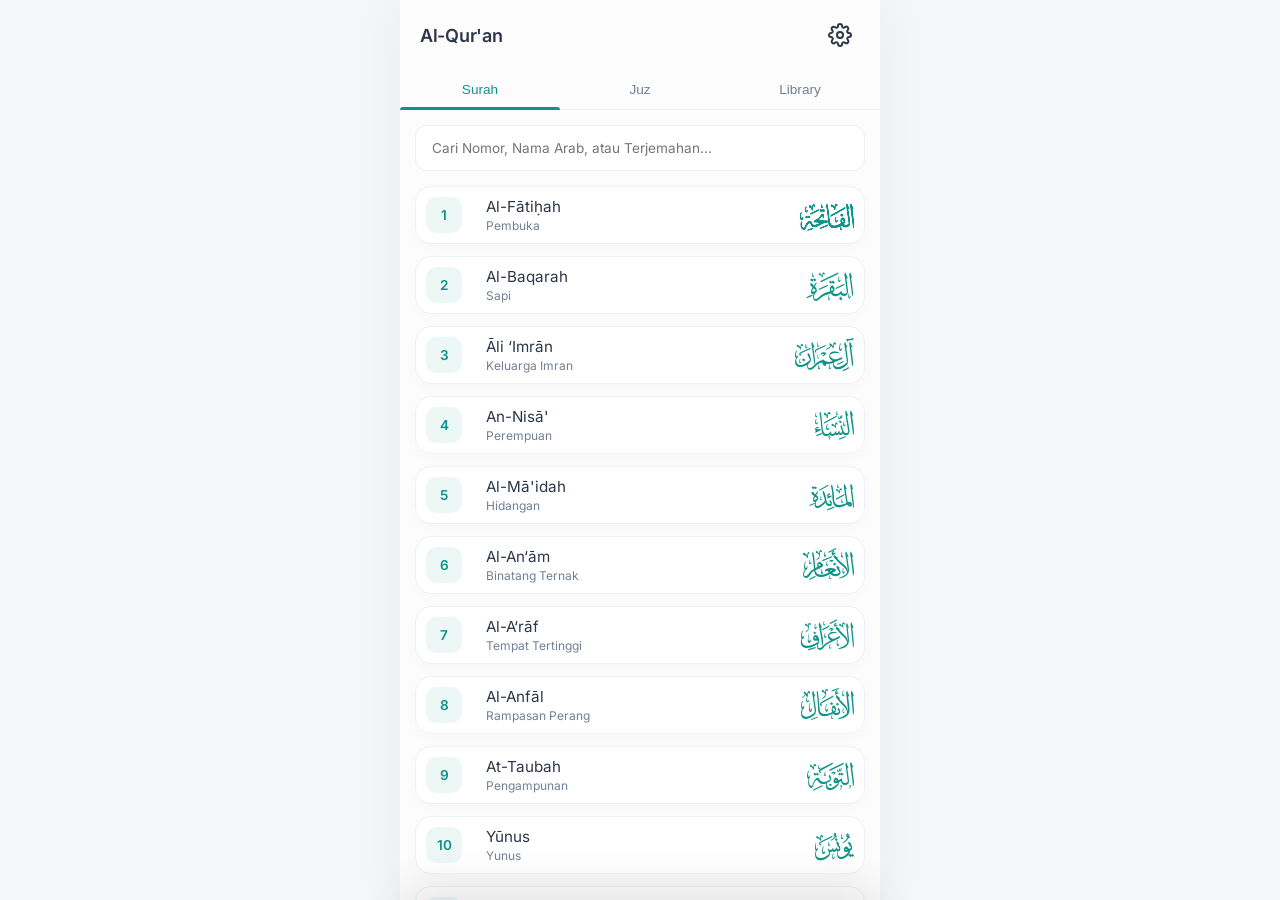
==== index.html @ 8f4e0a6c "Improve Asset Loading" ====
<!DOCTYPE html>
<html lang="id">
<head>
    <meta charset="UTF-8">
    <meta name="viewport" content="width=device-width, initial-scale=1.0, maximum-scale=1.0, user-scalable=no">
    <title>Al-Qur'an Digital</title>
    <link rel="manifest" href="manifest.json">
    <meta name="theme-color" content="#fcfcfc">
    <link rel="shortcut icon" href="icon-192.png" type="image/x-icon">
    <link rel="apple-touch-icon" href="icon-192.png">
    <meta name="mobile-web-app-capable" content="yes">
    <meta name="apple-mobile-web-app-capable" content="yes">
    <meta name="apple-mobile-web-app-status-bar-style" content="black-translucent">

    <link rel="preload" href="dkip.woff2" as="font" type="font/woff2" crossorigin>
    <link rel="preload" href="juz.woff2" as="font" type="font/woff2" crossorigin>
    <link rel="preload" href="short.woff2" as="font" type="font/woff2" crossorigin>
    <link rel="preload" href="long.woff2" as="font" type="font/woff2" crossorigin>

    <link rel="stylesheet" href="style.css">
</head>
<body>

<div id="global-loader" class="global-loader">
    <div class="spinner"></div>
    <div class="loader-text" id="loader-text">MEMUAT...</div>
</div>

<div class="app-container">
    <div id="sheet-overlay" class="sheet-overlay" onclick="closeAllSheets()"></div>

    <div id="toast" class="toast">Notifikasi</div>

    <div id="home-view" class="view-screen active home-layout">
        <div class="header-section">
            <div class="app-top-bar">
                <h1 class="app-title">Al-Qur'an</h1>
                <button class="settings-btn" onclick="openSettings()">
                    <svg width="24" height="24" viewBox="0 0 24 24" fill="none" stroke="currentColor" stroke-width="2" stroke-linecap="round" stroke-linejoin="round">
                        <circle cx="12" cy="12" r="3"></circle>
                        <path d="M19.4 15a1.65 1.65 0 0 0 .33 1.82l.06.06a2 2 0 0 1 0 2.83 2 2 0 0 1-2.83 0l-.06-.06a1.65 1.65 0 0 0-1.82-.33 1.65 1.65 0 0 0-1 1.51V21a2 2 0 0 1-2 2 2 2 0 0 1-2-2v-.09A1.65 1.65 0 0 0 9 19.4a1.65 1.65 0 0 0-1.82.33l-.06.06a2 2 0 0 1-2.83 0 2 2 0 0 1 0-2.83l.06-.06a1.65 1.65 0 0 0 .33-1.82 1.65 1.65 0 0 0-1.51-1H3a2 2 0 0 1-2-2 2 2 0 0 1 2-2h.09A1.65 1.65 0 0 0 4.6 9a1.65 1.65 0 0 0-.33-1.82l-.06-.06a2 2 0 0 1 0-2.83 2 2 0 0 1 2.83 0l.06.06a1.65 1.65 0 0 0 1.82.33H9a1.65 1.65 0 0 0 1-1.51V3a2 2 0 0 1 2-2 2 2 0 0 1 2 2v.09a1.65 1.65 0 0 0 1 1.51 1.65 1.65 0 0 0 1.82-.33l.06-.06a2 2 0 0 1 2.83 0 2 2 0 0 1 0 2.83l-.06.06a1.65 1.65 0 0 0-.33 1.82V9a1.65 1.65 0 0 0 1.51 1H21a2 2 0 0 1 2 2 2 2 0 0 1-2 2h-.09a1.65 1.65 0 0 0-1.51 1z"></path>
                    </svg>
                </button>
            </div>
            <div class="quran-tabs">
                <button class="quran-tab active" onclick="switchMainTab(0)">Surah</button>
                <button class="quran-tab" onclick="switchMainTab(1)">Juz</button>
                <button class="quran-tab" onclick="switchMainTab(2)">Library</button>
                <div class="tab-indicator" id="main-tab-indicator"></div>
            </div>
        </div>

        <div class="tab-content-container" id="main-tab-swipe-area">
            <div id="pane-0" class="tab-pane active">
                <div class="search-container">
                    <input type="text" id="search-surah" placeholder="Cari Nomor, Nama Arab, atau Terjemahan..." onkeyup="filterSurah()">
                </div>
                <div class="list-container" id="surah-list" style="padding-top: 5px;"></div>
            </div>
            <div id="pane-1" class="tab-pane"><div class="list-container" id="juz-list"></div></div>
            <div id="pane-2" class="tab-pane">

                <div class="bookmark-header-actions" style="display: flex; flex-direction: column; gap: 8px; margin-bottom: 8px;">
                    <div id="sync-info-container" style="display: none; font-size: 0.75rem; color: var(--text-muted); padding: 0 4px;">
                        <div style="display: flex; justify-content: space-between; align-items: center;">
                            <span id="sync-account-name" style="font-weight: 600; color: var(--primary); white-space: nowrap; overflow: hidden; text-overflow: ellipsis; max-width: 55%;">Terhubung: -</span>
                            <span id="sync-last-time" style="font-size: 0.7rem; text-align: right;">Terakhir Sync: -</span>
                        </div>
                    </div>

                    <div style="display: flex; gap: 10px; width: 100%;">
                        <button class="btn-create-folder" onclick="openCreateFolderModal()" style="flex: 1; white-space: nowrap; overflow: hidden; text-overflow: ellipsis; padding: 10px 5px;">
                            + Buat Folder
                        </button>
                        <button class="btn-create-folder" id="btn-sync-drive" onclick="handleAuthClick()" style="flex: 1; background-color: #4285F4; color: white; white-space: nowrap; overflow: hidden; text-overflow: ellipsis; padding: 10px 5px;">
                            <svg width="16" height="16" viewBox="0 0 24 24" fill="none" stroke="currentColor" stroke-width="2" stroke-linecap="round" stroke-linejoin="round" style="margin-right: 3px; vertical-align: middle;"><path d="M21.5 2v6h-6M21.34 15.57a10 10 0 1 1-.59-9.21l-3.35 1.64"></path></svg>
                            Sync Google
                        </button>
                    </div>
                </div>
                <div id="bookmark-root-view">
                    <div class="section-title" id="title-last-read" style="display: none; padding-top: 5px;">Terakhir Dibaca</div>
                    <div id="last-read-container" class="list-container" style="padding-bottom: 0;"></div>

                    <div class="section-title" id="title-folder" style="display: none; padding-top: 15px;">Folder</div>
                    <div class="list-container" id="folder-list" style="padding-bottom: 0;"></div>

                    <div class="section-title" id="title-semua-bookmark" style="display: none; padding-top: 15px;">Semua Bookmark</div>
                    <div class="list-container" id="bookmark-list"></div>
                </div>
                <div id="bookmark-folder-view" style="display: none;">
                    <div class="folder-view-header">
                        <button class="btn-back-folder" onclick="closeFolderView()">
                            <svg width="20" height="20" viewBox="0 0 24 24" fill="none" stroke="currentColor" stroke-width="2" stroke-linecap="round" stroke-linejoin="round"><path d="M15 18l-6-6 6-6"/></svg>
                        </button>
                        <h3 id="current-folder-name" class="folder-view-title">Nama Folder</h3>
                    </div>
                    <div class="list-container" id="folder-content-list"></div>
                </div>
            </div>
        </div>
    </div>

    <div id="quran-view" class="view-screen">
        <div class="sticky-wrapper">
            <div class="quran-header">
                <button class="back-btn" onclick="closeQuran()">
                    <svg width="24" height="24" viewBox="0 0 24 24" fill="none" stroke="currentColor" stroke-width="2" stroke-linecap="round" stroke-linejoin="round"><path d="M19 12H5M12 19l-7-7 7-7"/></svg>
                </button>
                <h1 id="quran-header-title">Halaman 1</h1>
                <button class="settings-btn" onclick="openSettings()">
                    <svg width="22" height="22" viewBox="0 0 24 24" fill="none" stroke="currentColor" stroke-width="2" stroke-linecap="round" stroke-linejoin="round"><circle cx="12" cy="12" r="3"></circle><path d="M19.4 15a1.65 1.65 0 0 0 .33 1.82l.06.06a2 2 0 0 1 0 2.83 2 2 0 0 1-2.83 0l-.06-.06a1.65 1.65 0 0 0-1.82-.33 1.65 1.65 0 0 0-1 1.51V21a2 2 0 0 1-2 2 2 2 0 0 1-2-2v-.09A1.65 1.65 0 0 0 9 19.4a1.65 1.65 0 0 0-1.82.33l-.06.06a2 2 0 0 1-2.83 0 2 2 0 0 1 0-2.83l.06-.06a1.65 1.65 0 0 0 .33-1.82 1.65 1.65 0 0 0-1.51-1H3a2 2 0 0 1-2-2 2 2 0 0 1 2-2h.09A1.65 1.65 0 0 0 4.6 9a1.65 1.65 0 0 0-.33-1.82l-.06-.06a2 2 0 0 1 0-2.83 2 2 0 0 1 2.83 0l.06.06a1.65 1.65 0 0 0 1.82.33H9a1.65 1.65 0 0 0 1-1.51V3a2 2 0 0 1 2-2 2 2 0 0 1 2 2v.09a1.65 1.65 0 0 0 1 1.51 1.65 1.65 0 0 0 1.82-.33l.06-.06a2 2 0 0 1 2.83 0 2 2 0 0 1 0 2.83l-.06.06a1.65 1.65 0 0 0-.33 1.82V9a1.65 1.65 0 0 0 1.51 1H21a2 2 0 0 1 2 2 2 2 0 0 1-2 2h-.09a1.65 1.65 0 0 0-1.51 1z"></path></svg>
                </button>
            </div>
        </div>

        <div class="quran-slider-viewport" id="quran-slider-viewport">
            <div class="quran-slider-track" id="quran-slider-track"></div>
        </div>

        <div class="bottom-nav">
            <button class="nav-btn" id="btn-next-page" onclick="changePage(1)">
                <svg width="20" height="20" viewBox="0 0 24 24" fill="none" stroke="currentColor" stroke-width="2.5" stroke-linecap="round" stroke-linejoin="round"><path d="M15 18l-6-6 6-6"/></svg>
            </button>
            <button class="page-info-pill interactive" id="page-info-pill" onclick="openGoToPopup()">Hal 1</button>
            <button class="nav-btn" id="btn-prev-page" onclick="changePage(-1)">
                <svg width="20" height="20" viewBox="0 0 24 24" fill="none" stroke="currentColor" stroke-width="2.5" stroke-linecap="round" stroke-linejoin="round"><path d="M9 18l6-6-6-6"/></svg>
            </button>
        </div>

        <div id="verse-popup" class="verse-popup">
            <div class="verse-popup-info">
                <div class="verse-popup-title" id="vp-title">Surah</div>
                <div class="verse-popup-subtitle" id="vp-subtitle">Ayat</div>
            </div>
            <div class="verse-popup-actions">
                <button id="vp-btn-copy" class="verse-popup-btn" onclick="copyVerseText()">
                    <svg width="18" height="18" viewBox="0 0 24 24" fill="none" stroke="currentColor" stroke-width="2" stroke-linecap="round" stroke-linejoin="round"><rect x="9" y="9" width="13" height="13" rx="2" ry="2"></rect><path d="M5 15H4a2 2 0 0 1-2-2V4a2 2 0 0 1 2-2h9a2 2 0 0 1 2 2v1"></path></svg>
                </button>
                <button id="vp-btn-bookmark" class="verse-popup-btn" onclick="addBookmark()">
                    <svg width="20" height="20" viewBox="0 0 24 24" fill="none" stroke="currentColor" stroke-width="2" stroke-linecap="round" stroke-linejoin="round"><path d="M19 21l-7-5-7 5V5a2 2 0 0 1 2-2h10a2 2 0 0 1 2 2z"></path></svg>
                </button>
                <button id="vp-btn-lastread" class="verse-popup-btn" onclick="setLastRead()">
                    <svg width="18" height="18" viewBox="0 0 24 24" fill="none" stroke="currentColor" stroke-width="2" stroke-linecap="round" stroke-linejoin="round"><path d="M2 3h6a4 4 0 0 1 4 4v14a3 3 0 0 0-3-3H2z"></path><path d="M22 3h-6a4 4 0 0 0-4 4v14a3 3 0 0 1 3-3h7z"></path></svg>
                </button>
            </div>
        </div>
    </div>

    <div class="bottom-sheet" id="info-sheet">
        <div class="drag-area" id="info-drag-area"><div class="drag-handle"></div></div>
        <div class="sheet-content" id="content-settings">
            <h3 class="sheet-title">Pengaturan Membaca</h3>
            <div class="setting-item">
                <label for="toggle-perkata">Mode Perkata</label>
                <label class="switch">
                    <input type="checkbox" id="toggle-perkata" onchange="updateSettings()">
                    <span class="slider round"></span>
                </label>
            </div>
            <div class="setting-item">
                <label for="toggle-transliterasi">Transliterasi (Latin)</label>
                <label class="switch">
                    <input type="checkbox" id="toggle-transliterasi" onchange="updateSettings()">
                    <span class="slider round"></span>
                </label>
            </div>
            <div class="setting-item">
                <label for="select-translation">Terjemahan</label>
                <select id="select-translation" onchange="updateSettings()" class="custom-select">
                    <option value="none">Sembunyikan</option>
                    <option value="id">Indonesia</option>
                    <option value="en">English</option>
                </select>
            </div>
            <div class="setting-item">
                <label>Ukuran Font Arab</label>
                <div class="font-controls">
                    <button class="font-size-btn" onclick="changeFontSize(-0.2)">
                        <svg width="18" height="18" viewBox="0 0 24 24" fill="none" stroke="currentColor" stroke-width="2" stroke-linecap="round" stroke-linejoin="round"><line x1="5" y1="12" x2="19" y2="12"></line></svg>
                    </button>
                    <span id="font-size-display" class="font-size-display">AA</span>
                    <button class="font-size-btn" onclick="changeFontSize(0.2)">
                        <svg width="18" height="18" viewBox="0 0 24 24" fill="none" stroke="currentColor" stroke-width="2" stroke-linecap="round" stroke-linejoin="round"><line x1="12" y1="5" x2="12" y2="19"></line><line x1="5" y1="12" x2="19" y2="12"></line></svg>
                    </button>
                </div>
            </div>
        </div>
    </div>

    <div class="modal-container" id="goto-modal">
        <div class="modal-box">
            <h3 class="modal-title">Pindah Halaman</h3>
            <div class="goto-grid">
                <div class="goto-col">
                    <div class="goto-col-title">Surah</div>
                    <div class="goto-list" id="goto-list-surah"></div>
                </div>
                <div class="goto-col">
                    <div class="goto-col-title">Ayat</div>
                    <div class="goto-list" id="goto-list-ayah"></div>
                </div>
                <div class="goto-col">
                    <div class="goto-col-title">Halaman</div>
                    <div class="goto-list" id="goto-list-page"></div>
                </div>
            </div>
            <div class="modal-actions">
                <button class="btn-cancel" onclick="closeGoToPopup()">Batal</button>
                <button class="btn-primary" onclick="executeGoTo()">Go To</button>
            </div>
        </div>
    </div>

    <div class="modal-container" id="folder-create-modal">
        <div class="modal-box">
            <h3 class="modal-title">Buat Folder Baru</h3>
            <input type="text" id="input-folder-name" class="modal-input" placeholder="Nama Folder...">
            <div class="modal-actions">
                <button class="btn-cancel" onclick="closeFolderModal()">Batal</button>
                <button class="btn-primary" onclick="executeCreateFolder()">Simpan</button>
            </div>
        </div>
    </div>

    <div class="modal-container" id="folder-move-modal">
        <div class="modal-box">
            <h3 class="modal-title">Pindahkan Bookmark</h3>
            <div class="move-folder-list" id="move-folder-list"></div>
            <div class="modal-actions">
                <button class="btn-cancel" onclick="closeMoveModal()">Batal</button>
            </div>
        </div>
    </div>

    <div class="modal-container" id="edit-words-modal">
        <div class="modal-box" style="max-width: 400px; width: 95%;">
            <h3 class="modal-title">Tampilkan/Sembunyikan Kata</h3>
            <p style="text-align: center; font-size: 0.75rem; color: var(--text-muted); margin-top: -10px; margin-bottom: 15px;">Ketuk kata untuk menyembunyikan atau menampilkannya.</p>
            <div class="edit-words-container" id="edit-words-container"></div>
            <div class="modal-actions" style="margin-top: 20px;">
                <button class="btn-cancel" onclick="closeEditWordsModal()">Batal</button>
                <button class="btn-primary" onclick="saveEditWords()">Simpan</button>
            </div>
        </div>
    </div>

    <div class="modal-container" id="confirm-modal">
        <div class="modal-box">
            <h3 class="modal-title" id="confirm-title">Konfirmasi</h3>
            <p id="confirm-message" style="text-align:center; color:var(--text-muted); margin-bottom:20px; font-size:0.95rem; line-height:1.5;"></p>
            <div class="modal-actions">
                <button class="btn-cancel" onclick="closeConfirmModal()">Batal</button>
                <button class="btn-primary" style="background:#ef4444;" onclick="executeConfirmModal()">Hapus</button>
            </div>
        </div>
    </div>

    <div class="modal-container" id="surah-info-modal">
        <div class="modal-box" style="display: flex; flex-direction: column; max-height: 85vh; padding: 20px 20px 15px 20px;">
            <h3 class="modal-title" id="surah-info-title">Informasi Surah</h3>
            <div id="surah-info-content" style="flex: 1; overflow-y: auto; text-align: justify; font-size: 0.95rem; line-height: 1.6; color: var(--text-main); margin-bottom: 15px; padding-right: 5px;">
            </div>
            <div class="modal-actions">
                <button class="btn-primary" style="width: 100%;" onclick="closeSurahInfoModal()">Tutup</button>
            </div>
        </div>
    </div>
</div>

<script src="https://accounts.google.com/gsi/client" async defer></script>
<script src="sql-wasm.js"></script>
<script src="script.js"></script>
</body>
</html>
---- style.css ----
@font-face {
    font-family: 'dkip';
    src: url('./dkip.woff2') format('woff2');
    font-weight: normal;
    font-style: normal;
    font-display: block; /* Mencegah FOUT (huruf aneh sebelum font siap) */
}

@font-face {
    font-family: 'juz';
    src: url('./juz.woff2') format('woff2');
    font-weight: normal;
    font-style: normal;
    font-display: block;
}

@font-face {
    font-family: 'short';
    src: url('./short.woff2') format('woff2');
    font-weight: normal;
    font-style: normal;
    font-display: block;
}

@font-face {
    font-family: 'long';
    src: url('./long.woff2') format('woff2');
    font-weight: normal;
    font-style: normal;
    font-display: block;
}

/* Font Inter Regular */
@font-face {
    font-family: 'Inter';
    src: url('./inter-regular.woff2') format('woff2');
    font-weight: 400;
    font-style: normal;
    font-display: block;
}

/* Font Inter Semi-Bold */
@font-face {
    font-family: 'Inter';
    src: url('./inter-semibold.woff2') format('woff2');
    font-weight: 600;
    font-style: normal;
    font-display: block;
}

body.font-dkip .arabic, body.font-dkip .word-arabic { font-family: 'dkip', serif; }

:root {
    --bg-body: #F4F6F8;
    --bg-app: #FCFCFC;
    --text-main: #2D3748;
    --text-muted: #718096;
    --primary: #0D9488;
    --primary-light: rgba(13, 148, 136, 0.08);
    --card-bg: #FFFFFF;
    --border-color: #EDF2F7;
    --nav-bg: rgba(252, 252, 252, 0.85);
    /* Skala diturunkan agar lebih proporsional di layar smartphone */
    --arabic-font-size: 1.85rem;
    --font-ui: 'Inter', system-ui, -apple-system, BlinkMacSystemFont, "Segoe UI", Roboto, "Helvetica Neue", Arial, sans-serif;
}

body {
    font-family: var(--font-ui);
    background-color: var(--bg-body);
    margin: 0; padding: 0;
    display: flex; justify-content: center;
    -webkit-tap-highlight-color: transparent;
    color: var(--text-main); overflow-x: hidden;
    scrollbar-width: none; user-select: none; overscroll-behavior-y: none;
}

::-webkit-scrollbar { display: none; }

.global-loader {
    position: fixed; top: 0; left: 0; width: 100vw; height: 100vh;
    background-color: var(--bg-app); z-index: 999999;
    display: flex; flex-direction: column; justify-content: center; align-items: center;
    transition: opacity 0.4s ease, visibility 0.4s ease;
}
.global-loader.hidden { opacity: 0; visibility: hidden; }

.spinner {
    width: 48px; height: 48px;
    border: 4px solid var(--primary-light); border-top-color: var(--primary);
    border-radius: 50%; animation: spin 1s cubic-bezier(0.55, 0.15, 0.45, 0.85) infinite;
}
.loader-text {
    margin-top: 20px; font-size: 0.75rem; font-weight: 600;
    color: var(--primary); letter-spacing: 1.5px; text-transform: uppercase;
}
@keyframes spin { 100% { transform: rotate(360deg); } }

/* Toast Notification */
.toast {
    position: fixed;
    bottom: 90px;
    left: 50%;
    transform: translateX(-50%) translateY(20px);
    background: rgba(30, 41, 59, 0.9);
    color: #fff;
    padding: 12px 24px;
    border-radius: 30px;
    font-size: 0.85rem;
    font-weight: 500;
    z-index: 9999;
    opacity: 0;
    visibility: hidden;
    transition: all 0.3s cubic-bezier(0.25, 1, 0.5, 1);
    box-shadow: 0 10px 30px rgba(0,0,0,0.15);
    white-space: nowrap;
}
.toast.show {
    opacity: 1;
    visibility: visible;
    transform: translateX(-50%) translateY(0);
}

.app-container {
    width: 100%; max-width: 480px; min-height: 100vh;
    background-color: var(--bg-app); position: relative;
    box-shadow: 0 0 50px rgba(0, 0, 0, 0.05); transition: background-color 0.4s ease;
}

.view-screen { display: none; width: 100%; animation: fadeIn 0.4s cubic-bezier(0.25, 1, 0.5, 1); }
.view-screen.active { display: block; }
.view-screen.active.home-layout, #quran-view.active { display: flex; flex-direction: column; height: 100vh; overflow: hidden; }

@keyframes fadeIn {
    from { opacity: 0; transform: translateY(15px); }
    to { opacity: 1; transform: translateY(0); }
}

.header-section {
    flex: 0 0 auto; padding: 15px 0 0 0;
    background-color: var(--nav-bg); backdrop-filter: blur(16px); -webkit-backdrop-filter: blur(16px);
    z-index: 20; border-bottom: 1px solid var(--border-color);
}

.app-top-bar { display: flex; justify-content: space-between; align-items: center; padding: 0 20px 15px 20px; }
.app-title { font-size: 1.125rem; font-weight: 600; color: var(--text-main); margin: 0; letter-spacing: -0.3px; }

.quran-tabs { position: relative; display: flex; justify-content: space-around; }
.quran-tab {
    flex: 1; padding: 12px 0; background: none; border: none;
    font-weight: 500; font-size: 0.85rem; color: var(--text-muted);
    cursor: pointer; transition: color 0.3s ease;
}
.quran-tab.active { color: var(--primary); }

.tab-indicator {
    position: absolute; bottom: -1px; left: 0; width: 33.33%; height: 3px;
    background: var(--primary); border-radius: 4px 4px 0 0;
    transition: transform 0.3s cubic-bezier(0.25, 1, 0.5, 1);
}

.tab-content-container { flex: 1; position: relative; overflow: hidden; background-color: var(--bg-app); }
.tab-pane {
    position: absolute; top: 0; left: 0; width: 100%; height: 100%;
    overflow-y: auto; padding-bottom: 40px;
    opacity: 0; transform: translateX(30px); pointer-events: none;
    transition: opacity 0.35s ease, transform 0.35s ease;
}
.tab-pane.active { opacity: 1; transform: translateX(0); pointer-events: auto; }

.search-container {
    position: sticky; top: 0; z-index: 10;
    background-color: var(--bg-app);
    padding: 15px 15px 10px 15px;
}
#search-surah {
    width: 100%; padding: 14px 16px; border-radius: 12px;
    border: 1px solid var(--border-color); background-color: var(--card-bg);
    color: var(--text-main); font-size: 0.85rem; box-sizing: border-box;
    outline: none; transition: all 0.2s ease; font-family: inherit;
}
#search-surah:focus {
    border-color: var(--primary); box-shadow: 0 0 0 3px var(--primary-light);
}

.list-container { padding: 15px; }
.list-item {
    display: flex; align-items: center; padding: 10px;
    justify-content: space-between;
    background: var(--card-bg); border-radius: 16px; margin-bottom: 12px; cursor: pointer;
    border: 1px solid var(--border-color); box-shadow: 0 4px 15px rgba(0,0,0,0.02);
    transition: transform 0.2s ease, box-shadow 0.2s ease;
}
.list-item:active { transform: scale(0.97); background: var(--bg-body); box-shadow: none; }

.item-number {
    width: 36px; height: 36px; border-radius: 10px;
    background: var(--primary-light); color: var(--primary);
    display: flex; justify-content: center; align-items: center; text-align: center;
    font-weight: 600; font-size: 0.85rem; margin-right: 14px; flex-shrink: 0; line-height: 1.2;
}
.item-info { flex: 1; display: flex; flex-direction: column; justify-content: center; overflow: hidden; }
.item-info {
    flex-grow: 1;
    padding: 0 10px;
}
.first_ayah {
    font-family: 'juz', serif;
    font-size: 1.4rem;
    color: var(--primary);

    margin-left: 10px;
    flex-shrink: 0;
    display: flex;
    align-items: center;
    justify-content: center;
}
.item-title { font-weight: 500; font-size: 0.95rem; color: var(--text-main); margin-bottom: 2px; white-space: nowrap; text-overflow: ellipsis; overflow: hidden; }
.item-subtitle { font-size: 0.75rem; font-weight: 400; color: var(--text-muted); }
.item-arabic { font-family: 'short', serif; font-size: 2.28rem; font-weight: normal; color: var(--primary); }

.sticky-wrapper {
    position: relative; top: 0; z-index: 100; flex: 0 0 auto;
    background-color: var(--nav-bg); backdrop-filter: blur(16px); -webkit-backdrop-filter: blur(16px);
    border-bottom: 1px solid var(--border-color);
}
.quran-header {
    padding: 10px 15px; display: flex; align-items: center; justify-content: space-between;
    min-height: 60px; box-sizing: border-box; position: relative;
}
.quran-header h1 {
    margin: 0; position: absolute; left: 50%; top: 50%; transform: translate(-50%, -50%);
    font-weight: 600; text-align: center; width: calc(100% - 100px);
    white-space: nowrap; overflow: hidden; text-overflow: ellipsis; z-index: 1;
    color: var(--text-main); line-height: 1.3; font-size: 0.95rem;
}
.back-btn, .settings-btn {
    background: transparent; border: none; color: var(--text-main); cursor: pointer;
    padding: 8px; display: flex; align-items: center; justify-content: center;
    z-index: 2; border-radius: 50%; transition: background 0.2s ease;
}
.back-btn:active, .settings-btn:active { background: var(--border-color); }

.quran-slider-viewport { width: 100%; overflow: hidden; padding: 0; flex: 1; position: relative; }
.quran-slider-track {
    display: flex; flex-direction: row-reverse; width: 100%; height: 100%;
    will-change: transform; touch-action: pan-y; cursor: grab; align-items: flex-start;
    transition: transform 0.4s cubic-bezier(0.25, 1, 0.5, 1); transform: translate3d(0, 0, 0);
}
.quran-slider-track:active { cursor: grabbing; }

.slide-card {
    flex: 0 0 100%; padding: 15px 15px 80px 15px; box-sizing: border-box;
    opacity: 0.3; transform: scale(0.95); transition: all 0.45s ease;
    height: 100%; overflow-y: auto; will-change: opacity, transform;
}
.slide-card::-webkit-scrollbar { display: none; }
.slide-card.active-slide { opacity: 1; transform: scale(1); }

.quran-page-content {
    background: var(--card-bg); border-radius: 20px; padding: 20px;
    box-shadow: 0 12px 40px rgba(0,0,0,0.04); border: 1px solid var(--border-color);
    font-size: var(--arabic-font-size); color: var(--text-main);
    transition: font-size 0.3s ease, line-height 0.3s ease; min-height: 60vh;
}
.quran-page-content.mushaf-mode { line-height: 1.7; text-align: justify; text-align-last: center; direction: rtl; }
.quran-page-content.list-mode { text-align: right; direction: ltr; padding: 20px 15px; }

/* Smooth Global Font Transitions */
.word-arabic, .verse-word, .bismillah-header, .folder-bookmark-arabic {
    transition: font-size 0.3s ease, line-height 0.3s ease;
}

/* Clickable Verses */
.verse-container {
    margin-bottom: 15px; padding: 15px; border-bottom: 1px solid var(--border-color);
    display: flex; flex-direction: column; cursor: pointer; transition: all 0.2s ease; border-radius: 12px;
}
.verse-container:last-child { border-bottom: none; margin-bottom: 0; }
.verse-container.highlighted { background-color: var(--primary-light); border-bottom-color: transparent; }

.verse-mushaf-wrap {
    cursor: pointer; transition: background-color 0.2s ease; border-radius: 8px;
}
.verse-mushaf-wrap.highlighted {
    color: var(--primary);
}

.verse-text-group { text-align: right; direction: rtl; margin-bottom: 12px; line-height: 2.2; pointer-events: none; }
.verse-transliteration { font-size: 0.8rem; font-weight: 500; color: var(--primary); margin-bottom: 6px; text-align: left; direction: ltr; font-style: italic; pointer-events: none; }
.verse-translation { font-size: 0.85rem; font-weight: 400; color: var(--text-main); line-height: 1.5; text-align: left; direction: ltr; pointer-events: none; }

.btn-icon {
    background: transparent; border: none; padding: 6px; border-radius: 50%;
    cursor: pointer; display: flex; align-items: center; justify-content: center;
    transition: all 0.2s ease;
}
.btn-icon:active { background-color: var(--border-color); }

.bookmark-move-controls { display: flex; flex-direction: row; gap: 4px; }
.bookmark-move-controls button {
    background: var(--bg-body); border: 1px solid var(--border-color); border-radius: 6px;
    width: 28px; height: 28px; display: flex; align-items: center; justify-content: center;
    color: var(--text-muted); cursor: pointer; transition: background 0.2s;
}
.bookmark-move-controls button:active { background: var(--border-color); }

.folder-bookmark-arabic {
    font-family:'dkip', serif; font-size:var(--arabic-font-size); text-align:right; width:100%; direction:rtl; line-height: 1.7;
}

.wbw-container {
    display: flex; flex-wrap: wrap; direction: rtl; justify-content: flex-start;
    gap: 10px 15px; margin-bottom: 15px; padding-top: 10px; pointer-events: none;
}
.word-group { display: flex; flex-direction: column; align-items: center; text-align: center; }
.word-arabic { font-size: var(--arabic-font-size); color: var(--text-main); margin-bottom: 8px; line-height: 1.2; }
.word-transliteration { font-size: 0.75rem; color: var(--primary); font-style: italic; direction: ltr; margin-bottom: 4px; font-weight: 500; }
.word-translation { font-size: 0.75rem; color: var(--text-muted); direction: ltr; max-width: 90px; word-wrap: break-word; line-height: 1.3; }

.verse-word { display: inline; }
.verse-end {
    display: inline-flex; align-items: center; justify-content: center;
    font-family: 'dkip', serif; color: var(--primary); margin: 0 6px; font-size: 0.85em; opacity: 0.9;
}
.verse-end-group { justify-content: center; align-items: center; height: 100%; align-self: center; }

/* MODIFIKASI: Efek klik untuk header pemisah surah (Versi Compact) */
.surah-header-separator:first-child{
    margin-top: 0;
}
.surah-header-separator {
    display: flex; align-items: center; justify-content: space-between;
    background: var(--primary-light); border: 1px solid rgba(13, 148, 136, 0.15);
    border-radius: 12px; padding: 10px 15px; margin: 10px 0; width: 100%; box-sizing: border-box; direction: ltr;
    cursor: pointer; transition: transform 0.2s ease, box-shadow 0.2s ease;
}
.surah-header-separator:active {
    transform: scale(0.98); background: rgba(13, 148, 136, 0.12);
}
.surah-col-left, .surah-col-right {
    flex: 1; text-align: center; font-size: 0.65rem; color: var(--primary); font-weight: 600;
    text-transform: uppercase; line-height: 1.3; letter-spacing: 0.5px;
}
.surah-col-center {
    flex: 2; text-align: center; display: flex; flex-direction: column; align-items: center; justify-content: center;
    border-left: 1px solid rgba(13, 148, 136, 0.2); border-right: 1px solid rgba(13, 148, 136, 0.2); padding: 0 5px;
}
.surah-name-ar { font-family: 'long', serif; font-size: 2.1rem; color: var(--primary); margin-bottom: 2px; line-height: 1; }
.juz-title {
    font-family: 'juz', serif;
    font-size: 1.6rem;
    overflow: visible;
    line-height: 1.2;
    padding-bottom: 3px;
    margin-bottom: 0;
}
.surah-name-latin { font-weight: 600; font-size: 0.85rem; color: var(--text-main); }
.surah-name-translation { font-weight: 400; font-size: 0.7rem; color: var(--text-muted); margin-top: 1px; }

.bismillah-header {font-family: 'dkip', serif; text-align: center; display: block; font-size: var(--arabic-font-size); margin-top: 10px; margin-bottom: 3px; color: var(--text-main); direction: rtl; }

.bottom-nav {
    position: fixed; bottom: 15px; left: 50%; transform: translateX(-50%);
    width: calc(100% - 30px); max-width: 450px;
    background: transparent; display: flex; justify-content: space-between; align-items: center;
    box-sizing: border-box; z-index: 110; pointer-events: none;
}
.nav-btn {
    pointer-events: auto; background: var(--nav-bg); backdrop-filter: blur(12px);
    border: 1px solid var(--border-color); color: var(--text-main);
    width: 50px; height: 50px; border-radius: 50%; font-size: 1.1rem;
    display: flex; align-items: center; justify-content: center; cursor: pointer;
    box-shadow: 0 8px 25px rgba(0,0,0,0.06); transition: all 0.2s ease;
}
.nav-btn:active { transform: scale(0.92); }
.nav-btn:disabled { opacity: 0.3; pointer-events: none; }
.page-info-pill {
    background: var(--nav-bg); backdrop-filter: blur(12px); pointer-events: auto;
    padding: 8px 20px; border-radius: 30px; font-weight: 600; font-size: 0.85rem;
    color: var(--text-main); box-shadow: 0 8px 25px rgba(0,0,0,0.06); border: 1px solid var(--border-color); letter-spacing: 0.5px;
    display: flex; align-items: center; justify-content: center;
}
.page-info-pill.interactive { cursor: pointer; transition: background-color 0.2s; }
.page-info-pill.interactive:active { background-color: var(--border-color); }

/* Float Popup Ayat Styling */
.verse-popup {
    position: fixed; bottom: 85px; left: 50%; transform: translateX(-50%) translateY(20px);
    background: var(--nav-bg); backdrop-filter: blur(16px); -webkit-backdrop-filter: blur(16px);
    border: 1px solid var(--border-color); box-shadow: 0 10px 30px rgba(0,0,0,0.1);
    padding: 12px 20px; border-radius: 30px; z-index: 200;
    display: flex; align-items: center; justify-content: space-between; gap: 20px;
    opacity: 0; visibility: hidden; transition: all 0.3s cubic-bezier(0.25, 1, 0.5, 1);
    width: max-content; max-width: 90%;
}
.verse-popup.active { opacity: 1; visibility: visible; transform: translateX(-50%) translateY(0); }
.verse-popup-info { display: flex; flex-direction: column; }
.verse-popup-title { font-weight: 600; font-size: 0.9rem; color: var(--text-main); }
.verse-popup-subtitle { font-size: 0.7rem; color: var(--text-muted); }
.verse-popup-actions { display: flex; gap: 8px; }
.verse-popup-btn {
    background: var(--bg-body); border: 1px solid var(--border-color); border-radius: 50%;
    width: 38px; height: 38px; display: flex; align-items: center; justify-content: center;
    color: var(--text-main); cursor: pointer; transition: all 0.2s ease;
}
.verse-popup-btn:active { transform: scale(0.9); }

/* Bookmark Folder Styles */
.bookmark-header-actions { padding: 15px 15px 5px 15px; }
.btn-create-folder {
    width: 100%; padding: 12px; border-radius: 12px; background-color: var(--primary-light);
    color: var(--primary); border: 1px dashed var(--primary); font-weight: 600; font-size: 0.85rem;
    cursor: pointer; transition: background 0.2s; outline: none;
}
.btn-create-folder:active { background-color: rgba(13, 148, 136, 0.15); }
.section-title { padding: 5px 20px; font-size: 0.7rem; font-weight: 600; color: var(--text-muted); text-transform: uppercase; letter-spacing: 1px; }

.folder-view-header {
    display: flex; align-items: center; padding: 15px; background: var(--card-bg);
    border-bottom: 1px solid var(--border-color); position: sticky; top: 0; z-index: 5;
}
.btn-back-folder {
    background: transparent; border: none; color: var(--text-main); font-weight: 500; font-size: 0.95rem;
    display: flex; align-items: center; gap: 5px; cursor: pointer; padding: 5px;
}
.folder-view-title { margin: 0 0 0 15px; font-size: 1rem; font-weight: 600; color: var(--primary); }

/* Modals General */
.modal-container {
    position: fixed; top: 0; left: 0; width: 100%; height: 100%;
    background: rgba(15, 23, 42, 0.5); backdrop-filter: blur(3px); z-index: 900;
    display: flex; justify-content: center; align-items: center;
    opacity: 0; visibility: hidden; transition: all 0.3s ease;
}
.modal-container.active { opacity: 1; visibility: visible; }
.modal-box {
    background: var(--card-bg); border-radius: 20px; width: 90%; max-width: 350px;
    padding: 20px; box-shadow: 0 20px 40px rgba(0,0,0,0.1); transform: scale(0.95); transition: transform 0.3s ease;
}
.modal-container.active .modal-box { transform: scale(1); }
.modal-title { margin-top: 0; margin-bottom: 15px; font-size: 1rem; font-weight: 600; color: var(--text-main); text-align: center; }
.modal-input {
    width: 100%; padding: 14px; border: 1px solid var(--border-color); border-radius: 12px;
    font-size: 0.95rem; color: var(--text-main); background: var(--bg-body); box-sizing: border-box; outline: none; margin-bottom: 20px;
}
.modal-input:focus { border-color: var(--primary); }
.modal-actions { display: flex; gap: 10px; }
.btn-cancel, .btn-primary {
    flex: 1; padding: 12px; border-radius: 12px; font-weight: 600; font-size: 0.85rem; cursor: pointer; border: none; transition: background 0.2s;
}
.btn-cancel { background: var(--bg-body); color: var(--text-muted); }
.btn-cancel:active { background: var(--border-color); }
.btn-primary { background: var(--primary); color: white; }
.btn-primary:active { background: #0F766E; }

/* Move Folder Modal List */
.move-folder-list { max-height: 250px; overflow-y: auto; margin-bottom: 20px; }
.move-folder-item {
    padding: 14px; border-bottom: 1px solid var(--border-color); color: var(--text-main);
    font-weight: 500; cursor: pointer; transition: background 0.2s; border-radius: 8px;
}
.move-folder-item:hover, .move-folder-item:active { background: var(--primary-light); color: var(--primary); }

/* GoTo Modal Grid */
.goto-grid { display: flex; gap: 10px; margin-bottom: 20px; height: 300px; }
.goto-col { display: flex; flex-direction: column; background: var(--bg-body); border-radius: 12px; overflow: hidden; }
.goto-col:first-child { flex: 2; }
.goto-col:nth-child(2) { flex: 1; }
.goto-col:nth-child(3) { flex: 1; }
.goto-col-title { background: var(--primary); color: white; text-align: center; font-size: 0.8rem; font-weight: 600; padding: 8px 0; }
.goto-list { flex: 1; overflow-y: auto; padding: 5px; scrollbar-width: none; }
.goto-list::-webkit-scrollbar { display: none; }
.goto-item {
    padding: 10px 5px; text-align: center; font-size: 0.8rem; font-weight: 500; color: var(--text-muted);
    border-radius: 8px; cursor: pointer; margin-bottom: 2px; transition: all 0.2s;
    white-space: nowrap; overflow: hidden; text-overflow: ellipsis;
}
.goto-item.active { background: var(--primary-light); color: var(--primary); font-weight: 600; transform: scale(1.05); }

/* Settings Sheet */
.sheet-overlay {
    position: fixed; top: 0; left: 0; width: 100%; height: 100%;
    background: rgba(15, 23, 42, 0.4); backdrop-filter: blur(3px); z-index: 115;
    opacity: 0; visibility: hidden; transition: opacity 0.3s ease, visibility 0.3s ease;
}
.sheet-overlay.active { opacity: 1; visibility: visible; }
.bottom-sheet {
    position: fixed; bottom: 0; left: 0; right: 0; margin: 0 auto; width: 100%; max-width: 480px;
    background: var(--card-bg); border-top-left-radius: 28px; border-top-right-radius: 28px;
    box-shadow: 0 -15px 40px rgba(0,0,0,0.1); z-index: 120;
    transition: transform 0.4s cubic-bezier(0.25, 1, 0.5, 1);
    transform: translateY(100%); display: flex; flex-direction: column; max-height: 80vh;
}
.bottom-sheet.expanded { transform: translateY(0); }
.drag-area { width: 100%; height: 40px; display: flex; justify-content: center; align-items: center; cursor: grab; flex-shrink: 0; touch-action: none; }
.drag-area:active { cursor: grabbing; }
.drag-handle { width: 45px; height: 5px; background-color: var(--border-color); border-radius: 5px; }
.sheet-content { padding: 0 24px 30px; overflow-y: auto; }
.sheet-title { margin-top: 0; margin-bottom: 20px; text-align: center; font-size: 1rem; font-weight: 600; color: var(--text-main); }
.setting-item { display: flex; justify-content: space-between; align-items: center; padding: 16px 0; border-bottom: 1px solid var(--border-color); }
.setting-item:last-child { border-bottom: none; }
.setting-item label { font-weight: 500; color: var(--text-main); font-size: 0.85rem; }

.switch { position: relative; display: inline-block; width: 46px; height: 26px; }
.switch input { opacity: 0; width: 0; height: 0; }
.slider {
    position: absolute; cursor: pointer; top: 0; left: 0; right: 0; bottom: 0;
    background-color: var(--border-color); transition: .3s cubic-bezier(0.25, 1, 0.5, 1); border-radius: 26px;
}
.slider:before {
    position: absolute; content: ""; height: 20px; width: 20px; left: 3px; bottom: 3px;
    background-color: white; transition: .3s cubic-bezier(0.25, 1, 0.5, 1); border-radius: 50%;
    box-shadow: 0 2px 5px rgba(0,0,0,0.2);
}
input:checked + .slider { background-color: var(--primary); }
input:checked + .slider:before { transform: translateX(20px); }

.font-controls { display: flex; align-items: center; gap: 12px; }
.font-size-btn {
    background-color: var(--bg-body); color: var(--text-main); border: 1px solid var(--border-color);
    border-radius: 10px; width: 38px; height: 38px; display: flex; align-items: center; justify-content: center; cursor: pointer; transition: background 0.2s;
}
.font-size-btn:active { background: var(--border-color); }
.font-size-display { font-weight: 600; color: var(--primary); width: 24px; text-align: center; }

.custom-select {
    background-color: var(--bg-body); color: var(--text-main); border: 1px solid var(--border-color);
    padding: 10px 16px; border-radius: 10px; font-size: 0.85rem; font-weight: 500; outline: none; font-family: inherit;
    appearance: none; -webkit-appearance: none; cursor: pointer; text-align: center;
}

/* Update: Compact & Uniform Action Buttons */
.action-group {
    display: flex; gap: 4px; align-items: center;
    background: var(--bg-body); border-radius: 10px;
    padding: 4px; border: 1px solid var(--border-color);
}
.action-btn {
    background: transparent; border: none; padding: 0;
    width: 32px; height: 32px; display: flex; align-items: center; justify-content: center;
    border-radius: 8px; color: var(--text-muted); cursor: pointer;
    transition: all 0.2s ease;
}
.action-btn:active { background: var(--border-color); color: var(--text-main); transform: scale(0.92); }
.action-btn.danger { color: #ef4444; }
.action-btn.danger:active { background: rgba(239, 68, 68, 0.1); }

/* Update: Word-by-word visibility in folder */
.folder-bookmark-arabic {
    display: flex; flex-wrap: wrap; direction: rtl; justify-content: flex-start; gap: 4px 6px;
    font-family:'dkip', serif; font-size:var(--arabic-font-size); width:100%; line-height: 1.7;
}
.folder-word {
    transition: all 0.3s ease;
}
.folder-word.hidden {
    opacity: 0.15; /* Membuat kata terlihat samar */
    filter: blur(2px); /* Menambahkan efek blur (cocok untuk muraja'ah) */
    user-select: none;
}

/* Update: Edit Words Modal */
.edit-words-container {
    display: flex; flex-wrap: wrap; direction: rtl; gap: 10px;
    max-height: 50vh; overflow-y: auto; padding: 10px 5px; justify-content: center;
}
.edit-word-chip {
    padding: 10px 14px; border-radius: 12px; border: 1px solid var(--border-color);
    background: var(--card-bg); font-family: 'dkip', serif; font-size: 1.6rem;
    cursor: pointer; transition: all 0.2s; color: var(--text-main);
    box-shadow: 0 2px 5px rgba(0,0,0,0.02);
}
.edit-word-chip.hidden {
    opacity: 0.4; background: var(--bg-body); text-decoration: line-through;
    box-shadow: none; border-color: transparent;
}
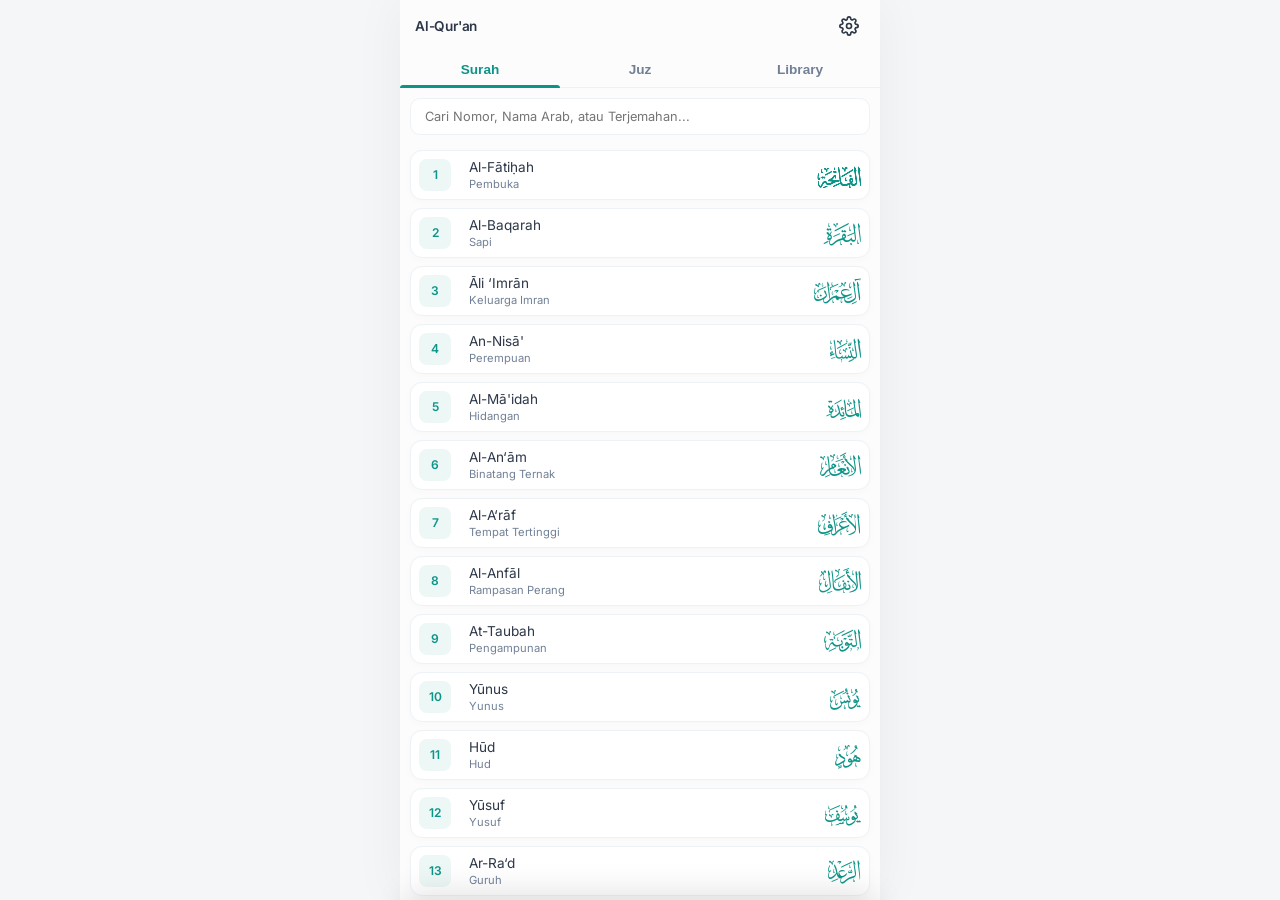
==== commit 5ddfdd2d: "Native Experience" ====
--- a/index.html
+++ b/index.html
@@ -36,7 +36,7 @@
             <div class="app-top-bar">
                 <h1 class="app-title">Al-Qur'an</h1>
                 <button class="settings-btn" onclick="openSettings()">
-                    <svg width="24" height="24" viewBox="0 0 24 24" fill="none" stroke="currentColor" stroke-width="2" stroke-linecap="round" stroke-linejoin="round">
+                    <svg width="20" height="20" viewBox="0 0 24 24" fill="none" stroke="currentColor" stroke-width="2" stroke-linecap="round" stroke-linejoin="round">
                         <circle cx="12" cy="12" r="3"></circle>
                         <path d="M19.4 15a1.65 1.65 0 0 0 .33 1.82l.06.06a2 2 0 0 1 0 2.83 2 2 0 0 1-2.83 0l-.06-.06a1.65 1.65 0 0 0-1.82-.33 1.65 1.65 0 0 0-1 1.51V21a2 2 0 0 1-2 2 2 2 0 0 1-2-2v-.09A1.65 1.65 0 0 0 9 19.4a1.65 1.65 0 0 0-1.82.33l-.06.06a2 2 0 0 1-2.83 0 2 2 0 0 1 0-2.83l.06-.06a1.65 1.65 0 0 0 .33-1.82 1.65 1.65 0 0 0-1.51-1H3a2 2 0 0 1-2-2 2 2 0 0 1 2-2h.09A1.65 1.65 0 0 0 4.6 9a1.65 1.65 0 0 0-.33-1.82l-.06-.06a2 2 0 0 1 0-2.83 2 2 0 0 1 2.83 0l.06.06a1.65 1.65 0 0 0 1.82.33H9a1.65 1.65 0 0 0 1-1.51V3a2 2 0 0 1 2-2 2 2 0 0 1 2 2v.09a1.65 1.65 0 0 0 1 1.51 1.65 1.65 0 0 0 1.82-.33l.06-.06a2 2 0 0 1 2.83 0 2 2 0 0 1 0 2.83l-.06.06a1.65 1.65 0 0 0-.33 1.82V9a1.65 1.65 0 0 0 1.51 1H21a2 2 0 0 1 2 2 2 2 0 0 1-2 2h-.09a1.65 1.65 0 0 0-1.51 1z"></path>
                     </svg>
@@ -60,20 +60,20 @@
             <div id="pane-1" class="tab-pane"><div class="list-container" id="juz-list"></div></div>
             <div id="pane-2" class="tab-pane">
 
-                <div class="bookmark-header-actions" style="display: flex; flex-direction: column; gap: 8px; margin-bottom: 8px;">
-                    <div id="sync-info-container" style="display: none; font-size: 0.75rem; color: var(--text-muted); padding: 0 4px;">
+                <div class="bookmark-header-actions" style="display: flex; flex-direction: column; gap: 6px; margin-bottom: 6px;">
+                    <div id="sync-info-container" style="display: none; font-size: 0.7rem; color: var(--text-muted); padding: 0 4px;">
                         <div style="display: flex; justify-content: space-between; align-items: center;">
                             <span id="sync-account-name" style="font-weight: 600; color: var(--primary); white-space: nowrap; overflow: hidden; text-overflow: ellipsis; max-width: 55%;">Terhubung: -</span>
-                            <span id="sync-last-time" style="font-size: 0.7rem; text-align: right;">Terakhir Sync: -</span>
+                            <span id="sync-last-time" style="font-size: 0.65rem; text-align: right;">Terakhir Sync: -</span>
                         </div>
                     </div>
 
-                    <div style="display: flex; gap: 10px; width: 100%;">
-                        <button class="btn-create-folder" onclick="openCreateFolderModal()" style="flex: 1; white-space: nowrap; overflow: hidden; text-overflow: ellipsis; padding: 10px 5px;">
+                    <div style="display: flex; gap: 8px; width: 100%;">
+                        <button class="btn-create-folder" onclick="openCreateFolderModal()" style="flex: 1; white-space: nowrap; overflow: hidden; text-overflow: ellipsis; padding: 8px 5px;">
                             + Buat Folder
                         </button>
-                        <button class="btn-create-folder" id="btn-sync-drive" onclick="handleAuthClick()" style="flex: 1; background-color: #4285F4; color: white; white-space: nowrap; overflow: hidden; text-overflow: ellipsis; padding: 10px 5px;">
-                            <svg width="16" height="16" viewBox="0 0 24 24" fill="none" stroke="currentColor" stroke-width="2" stroke-linecap="round" stroke-linejoin="round" style="margin-right: 3px; vertical-align: middle;"><path d="M21.5 2v6h-6M21.34 15.57a10 10 0 1 1-.59-9.21l-3.35 1.64"></path></svg>
+                        <button class="btn-create-folder" id="btn-sync-drive" onclick="handleAuthClick()" style="flex: 1; background-color: #4285F4; color: white; white-space: nowrap; overflow: hidden; text-overflow: ellipsis; padding: 8px 5px;">
+                            <svg width="14" height="14" viewBox="0 0 24 24" fill="none" stroke="currentColor" stroke-width="2" stroke-linecap="round" stroke-linejoin="round" style="margin-right: 3px; vertical-align: middle;"><path d="M21.5 2v6h-6M21.34 15.57a10 10 0 1 1-.59-9.21l-3.35 1.64"></path></svg>
                             Sync Google
                         </button>
                     </div>
@@ -82,16 +82,16 @@
                     <div class="section-title" id="title-last-read" style="display: none; padding-top: 5px;">Terakhir Dibaca</div>
                     <div id="last-read-container" class="list-container" style="padding-bottom: 0;"></div>
 
-                    <div class="section-title" id="title-folder" style="display: none; padding-top: 15px;">Folder</div>
+                    <div class="section-title" id="title-folder" style="display: none; padding-top: 10px;">Folder</div>
                     <div class="list-container" id="folder-list" style="padding-bottom: 0;"></div>
 
-                    <div class="section-title" id="title-semua-bookmark" style="display: none; padding-top: 15px;">Semua Bookmark</div>
+                    <div class="section-title" id="title-semua-bookmark" style="display: none; padding-top: 10px;">Semua Bookmark</div>
                     <div class="list-container" id="bookmark-list"></div>
                 </div>
                 <div id="bookmark-folder-view" style="display: none;">
                     <div class="folder-view-header">
                         <button class="btn-back-folder" onclick="closeFolderView()">
-                            <svg width="20" height="20" viewBox="0 0 24 24" fill="none" stroke="currentColor" stroke-width="2" stroke-linecap="round" stroke-linejoin="round"><path d="M15 18l-6-6 6-6"/></svg>
+                            <svg width="18" height="18" viewBox="0 0 24 24" fill="none" stroke="currentColor" stroke-width="2" stroke-linecap="round" stroke-linejoin="round"><path d="M15 18l-6-6 6-6"/></svg>
                         </button>
                         <h3 id="current-folder-name" class="folder-view-title">Nama Folder</h3>
                     </div>
@@ -105,11 +105,11 @@
         <div class="sticky-wrapper">
             <div class="quran-header">
                 <button class="back-btn" onclick="closeQuran()">
-                    <svg width="24" height="24" viewBox="0 0 24 24" fill="none" stroke="currentColor" stroke-width="2" stroke-linecap="round" stroke-linejoin="round"><path d="M19 12H5M12 19l-7-7 7-7"/></svg>
+                    <svg width="22" height="22" viewBox="0 0 24 24" fill="none" stroke="currentColor" stroke-width="2" stroke-linecap="round" stroke-linejoin="round"><path d="M19 12H5M12 19l-7-7 7-7"/></svg>
                 </button>
                 <h1 id="quran-header-title">Halaman 1</h1>
                 <button class="settings-btn" onclick="openSettings()">
-                    <svg width="22" height="22" viewBox="0 0 24 24" fill="none" stroke="currentColor" stroke-width="2" stroke-linecap="round" stroke-linejoin="round"><circle cx="12" cy="12" r="3"></circle><path d="M19.4 15a1.65 1.65 0 0 0 .33 1.82l.06.06a2 2 0 0 1 0 2.83 2 2 0 0 1-2.83 0l-.06-.06a1.65 1.65 0 0 0-1.82-.33 1.65 1.65 0 0 0-1 1.51V21a2 2 0 0 1-2 2 2 2 0 0 1-2-2v-.09A1.65 1.65 0 0 0 9 19.4a1.65 1.65 0 0 0-1.82.33l-.06.06a2 2 0 0 1-2.83 0 2 2 0 0 1 0-2.83l.06-.06a1.65 1.65 0 0 0 .33-1.82 1.65 1.65 0 0 0-1.51-1H3a2 2 0 0 1-2-2 2 2 0 0 1 2-2h.09A1.65 1.65 0 0 0 4.6 9a1.65 1.65 0 0 0-.33-1.82l-.06-.06a2 2 0 0 1 0-2.83 2 2 0 0 1 2.83 0l.06.06a1.65 1.65 0 0 0 1.82.33H9a1.65 1.65 0 0 0 1-1.51V3a2 2 0 0 1 2-2 2 2 0 0 1 2 2v.09a1.65 1.65 0 0 0 1 1.51 1.65 1.65 0 0 0 1.82-.33l.06-.06a2 2 0 0 1 2.83 0 2 2 0 0 1 0 2.83l-.06.06a1.65 1.65 0 0 0-.33 1.82V9a1.65 1.65 0 0 0 1.51 1H21a2 2 0 0 1 2 2 2 2 0 0 1-2 2h-.09a1.65 1.65 0 0 0-1.51 1z"></path></svg>
+                    <svg width="20" height="20" viewBox="0 0 24 24" fill="none" stroke="currentColor" stroke-width="2" stroke-linecap="round" stroke-linejoin="round"><circle cx="12" cy="12" r="3"></circle><path d="M19.4 15a1.65 1.65 0 0 0 .33 1.82l.06.06a2 2 0 0 1 0 2.83 2 2 0 0 1-2.83 0l-.06-.06a1.65 1.65 0 0 0-1.82-.33 1.65 1.65 0 0 0-1 1.51V21a2 2 0 0 1-2 2 2 2 0 0 1-2-2v-.09A1.65 1.65 0 0 0 9 19.4a1.65 1.65 0 0 0-1.82.33l-.06.06a2 2 0 0 1-2.83 0 2 2 0 0 1 0-2.83l.06-.06a1.65 1.65 0 0 0 .33-1.82 1.65 1.65 0 0 0-1.51-1H3a2 2 0 0 1-2-2 2 2 0 0 1 2-2h.09A1.65 1.65 0 0 0 4.6 9a1.65 1.65 0 0 0-.33-1.82l-.06-.06a2 2 0 0 1 0-2.83 2 2 0 0 1 2.83 0l.06.06a1.65 1.65 0 0 0 1.82.33H9a1.65 1.65 0 0 0 1-1.51V3a2 2 0 0 1 2-2 2 2 0 0 1 2 2v.09a1.65 1.65 0 0 0 1 1.51 1.65 1.65 0 0 0 1.82-.33l.06-.06a2 2 0 0 1 2.83 0 2 2 0 0 1 0 2.83l-.06.06a1.65 1.65 0 0 0-.33 1.82V9a1.65 1.65 0 0 0 1.51 1H21a2 2 0 0 1 2 2 2 2 0 0 1-2 2h-.09a1.65 1.65 0 0 0-1.51 1z"></path></svg>
                 </button>
             </div>
         </div>
@@ -135,13 +135,13 @@
             </div>
             <div class="verse-popup-actions">
                 <button id="vp-btn-copy" class="verse-popup-btn" onclick="copyVerseText()">
-                    <svg width="18" height="18" viewBox="0 0 24 24" fill="none" stroke="currentColor" stroke-width="2" stroke-linecap="round" stroke-linejoin="round"><rect x="9" y="9" width="13" height="13" rx="2" ry="2"></rect><path d="M5 15H4a2 2 0 0 1-2-2V4a2 2 0 0 1 2-2h9a2 2 0 0 1 2 2v1"></path></svg>
+                    <svg width="16" height="16" viewBox="0 0 24 24" fill="none" stroke="currentColor" stroke-width="2" stroke-linecap="round" stroke-linejoin="round"><rect x="9" y="9" width="13" height="13" rx="2" ry="2"></rect><path d="M5 15H4a2 2 0 0 1-2-2V4a2 2 0 0 1 2-2h9a2 2 0 0 1 2 2v1"></path></svg>
                 </button>
                 <button id="vp-btn-bookmark" class="verse-popup-btn" onclick="addBookmark()">
-                    <svg width="20" height="20" viewBox="0 0 24 24" fill="none" stroke="currentColor" stroke-width="2" stroke-linecap="round" stroke-linejoin="round"><path d="M19 21l-7-5-7 5V5a2 2 0 0 1 2-2h10a2 2 0 0 1 2 2z"></path></svg>
+                    <svg width="16" height="16" viewBox="0 0 24 24" fill="none" stroke="currentColor" stroke-width="2" stroke-linecap="round" stroke-linejoin="round"><path d="M19 21l-7-5-7 5V5a2 2 0 0 1 2-2h10a2 2 0 0 1 2 2z"></path></svg>
                 </button>
                 <button id="vp-btn-lastread" class="verse-popup-btn" onclick="setLastRead()">
-                    <svg width="18" height="18" viewBox="0 0 24 24" fill="none" stroke="currentColor" stroke-width="2" stroke-linecap="round" stroke-linejoin="round"><path d="M2 3h6a4 4 0 0 1 4 4v14a3 3 0 0 0-3-3H2z"></path><path d="M22 3h-6a4 4 0 0 0-4 4v14a3 3 0 0 1 3-3h7z"></path></svg>
+                    <svg width="16" height="16" viewBox="0 0 24 24" fill="none" stroke="currentColor" stroke-width="2" stroke-linecap="round" stroke-linejoin="round"><path d="M2 3h6a4 4 0 0 1 4 4v14a3 3 0 0 0-3-3H2z"></path><path d="M22 3h-6a4 4 0 0 0-4 4v14a3 3 0 0 1 3-3h7z"></path></svg>
                 </button>
             </div>
         </div>
@@ -177,11 +177,11 @@
                 <label>Ukuran Font Arab</label>
                 <div class="font-controls">
                     <button class="font-size-btn" onclick="changeFontSize(-0.2)">
-                        <svg width="18" height="18" viewBox="0 0 24 24" fill="none" stroke="currentColor" stroke-width="2" stroke-linecap="round" stroke-linejoin="round"><line x1="5" y1="12" x2="19" y2="12"></line></svg>
+                        <svg width="16" height="16" viewBox="0 0 24 24" fill="none" stroke="currentColor" stroke-width="2" stroke-linecap="round" stroke-linejoin="round"><line x1="5" y1="12" x2="19" y2="12"></line></svg>
                     </button>
                     <span id="font-size-display" class="font-size-display">AA</span>
                     <button class="font-size-btn" onclick="changeFontSize(0.2)">
-                        <svg width="18" height="18" viewBox="0 0 24 24" fill="none" stroke="currentColor" stroke-width="2" stroke-linecap="round" stroke-linejoin="round"><line x1="12" y1="5" x2="12" y2="19"></line><line x1="5" y1="12" x2="19" y2="12"></line></svg>
+                        <svg width="16" height="16" viewBox="0 0 24 24" fill="none" stroke="currentColor" stroke-width="2" stroke-linecap="round" stroke-linejoin="round"><line x1="12" y1="5" x2="12" y2="19"></line><line x1="5" y1="12" x2="19" y2="12"></line></svg>
                     </button>
                 </div>
             </div>
@@ -234,11 +234,11 @@
     </div>
 
     <div class="modal-container" id="edit-words-modal">
-        <div class="modal-box" style="max-width: 400px; width: 95%;">
+        <div class="modal-box" style="max-width: 380px; width: 95%;">
             <h3 class="modal-title">Tampilkan/Sembunyikan Kata</h3>
-            <p style="text-align: center; font-size: 0.75rem; color: var(--text-muted); margin-top: -10px; margin-bottom: 15px;">Ketuk kata untuk menyembunyikan atau menampilkannya.</p>
+            <p style="text-align: center; font-size: 0.7rem; color: var(--text-muted); margin-top: -10px; margin-bottom: 12px;">Ketuk kata untuk menyembunyikan atau menampilkannya.</p>
             <div class="edit-words-container" id="edit-words-container"></div>
-            <div class="modal-actions" style="margin-top: 20px;">
+            <div class="modal-actions" style="margin-top: 15px;">
                 <button class="btn-cancel" onclick="closeEditWordsModal()">Batal</button>
                 <button class="btn-primary" onclick="saveEditWords()">Simpan</button>
             </div>
@@ -248,7 +248,7 @@
     <div class="modal-container" id="confirm-modal">
         <div class="modal-box">
             <h3 class="modal-title" id="confirm-title">Konfirmasi</h3>
-            <p id="confirm-message" style="text-align:center; color:var(--text-muted); margin-bottom:20px; font-size:0.95rem; line-height:1.5;"></p>
+            <p id="confirm-message" style="text-align:center; color:var(--text-muted); margin-bottom:15px; font-size:0.8rem; line-height:1.5;"></p>
             <div class="modal-actions">
                 <button class="btn-cancel" onclick="closeConfirmModal()">Batal</button>
                 <button class="btn-primary" style="background:#ef4444;" onclick="executeConfirmModal()">Hapus</button>
@@ -257,9 +257,9 @@
     </div>
 
     <div class="modal-container" id="surah-info-modal">
-        <div class="modal-box" style="display: flex; flex-direction: column; max-height: 85vh; padding: 20px 20px 15px 20px;">
+        <div class="modal-box" style="display: flex; flex-direction: column; max-height: 85vh; padding: 15px;">
             <h3 class="modal-title" id="surah-info-title">Informasi Surah</h3>
-            <div id="surah-info-content" style="flex: 1; overflow-y: auto; text-align: justify; font-size: 0.95rem; line-height: 1.6; color: var(--text-main); margin-bottom: 15px; padding-right: 5px;">
+            <div id="surah-info-content" style="flex: 1; overflow-y: auto; text-align: justify; font-size: 0.8rem; line-height: 1.5; color: var(--text-main); margin-bottom: 15px; padding-right: 5px;">
             </div>
             <div class="modal-actions">
                 <button class="btn-primary" style="width: 100%;" onclick="closeSurahInfoModal()">Tutup</button>
--- a/style.css
+++ b/style.css
@@ -3,7 +3,7 @@
     src: url('./dkip.woff2') format('woff2');
     font-weight: normal;
     font-style: normal;
-    font-display: block; /* Mencegah FOUT (huruf aneh sebelum font siap) */
+    font-display: block;
 }
 
 @font-face {
@@ -60,9 +60,12 @@
     --card-bg: #FFFFFF;
     --border-color: #EDF2F7;
     --nav-bg: rgba(252, 252, 252, 0.85);
-    /* Skala diturunkan agar lebih proporsional di layar smartphone */
     --arabic-font-size: 1.85rem;
     --font-ui: 'Inter', system-ui, -apple-system, BlinkMacSystemFont, "Segoe UI", Roboto, "Helvetica Neue", Arial, sans-serif;
+}
+
+html {
+    overscroll-behavior: none; /* Mencegah pull-to-refresh & edge-swipe pada root dokumen */
 }
 
 body {
@@ -72,7 +75,9 @@
     display: flex; justify-content: center;
     -webkit-tap-highlight-color: transparent;
     color: var(--text-main); overflow-x: hidden;
-    scrollbar-width: none; user-select: none; overscroll-behavior-y: none;
+    scrollbar-width: none; user-select: none;
+    overscroll-behavior: none; /* Mencegah pull-to-refresh (Y) dan history navigasi (X) */
+    touch-action: pan-y; /* Memaksa browser hanya memproses scroll vertikal bawaan */
 }
 
 ::-webkit-scrollbar { display: none; }
@@ -86,33 +91,33 @@
 .global-loader.hidden { opacity: 0; visibility: hidden; }
 
 .spinner {
-    width: 48px; height: 48px;
-    border: 4px solid var(--primary-light); border-top-color: var(--primary);
+    width: 40px; height: 40px;
+    border: 3px solid var(--primary-light); border-top-color: var(--primary);
     border-radius: 50%; animation: spin 1s cubic-bezier(0.55, 0.15, 0.45, 0.85) infinite;
 }
 .loader-text {
-    margin-top: 20px; font-size: 0.75rem; font-weight: 600;
-    color: var(--primary); letter-spacing: 1.5px; text-transform: uppercase;
+    margin-top: 15px; font-size: 0.75rem; font-weight: 600;
+    color: var(--primary); letter-spacing: 1px; text-transform: uppercase;
 }
 @keyframes spin { 100% { transform: rotate(360deg); } }
 
 /* Toast Notification */
 .toast {
     position: fixed;
-    bottom: 90px;
+    bottom: 80px;
     left: 50%;
     transform: translateX(-50%) translateY(20px);
     background: rgba(30, 41, 59, 0.9);
     color: #fff;
-    padding: 12px 24px;
-    border-radius: 30px;
-    font-size: 0.85rem;
+    padding: 10px 20px;
+    border-radius: 25px;
+    font-size: 0.8rem;
     font-weight: 500;
     z-index: 9999;
     opacity: 0;
     visibility: hidden;
     transition: all 0.3s cubic-bezier(0.25, 1, 0.5, 1);
-    box-shadow: 0 10px 30px rgba(0,0,0,0.15);
+    box-shadow: 0 8px 20px rgba(0,0,0,0.15);
     white-space: nowrap;
 }
 .toast.show {
@@ -137,18 +142,18 @@
 }
 
 .header-section {
-    flex: 0 0 auto; padding: 15px 0 0 0;
+    flex: 0 0 auto; padding: 10px 0 0 0;
     background-color: var(--nav-bg); backdrop-filter: blur(16px); -webkit-backdrop-filter: blur(16px);
     z-index: 20; border-bottom: 1px solid var(--border-color);
 }
 
-.app-top-bar { display: flex; justify-content: space-between; align-items: center; padding: 0 20px 15px 20px; }
-.app-title { font-size: 1.125rem; font-weight: 600; color: var(--text-main); margin: 0; letter-spacing: -0.3px; }
+.app-top-bar { display: flex; justify-content: space-between; align-items: center; padding: 0 15px 10px 15px; }
+.app-title { font-size: 0.85rem; font-weight: 600; color: var(--text-main); margin: 0; letter-spacing: -0.2px; }
 
 .quran-tabs { position: relative; display: flex; justify-content: space-around; }
 .quran-tab {
-    flex: 1; padding: 12px 0; background: none; border: none;
-    font-weight: 500; font-size: 0.85rem; color: var(--text-muted);
+    flex: 1; padding: 10px 0; background: none; border: none;
+    font-weight: 600; font-size: 0.85rem; color: var(--text-muted);
     cursor: pointer; transition: color 0.3s ease;
 }
 .quran-tab.active { color: var(--primary); }
@@ -162,7 +167,7 @@
 .tab-content-container { flex: 1; position: relative; overflow: hidden; background-color: var(--bg-app); }
 .tab-pane {
     position: absolute; top: 0; left: 0; width: 100%; height: 100%;
-    overflow-y: auto; padding-bottom: 40px;
+    overflow-y: auto; padding-bottom: 30px;
     opacity: 0; transform: translateX(30px); pointer-events: none;
     transition: opacity 0.35s ease, transform 0.35s ease;
 }
@@ -171,53 +176,48 @@
 .search-container {
     position: sticky; top: 0; z-index: 10;
     background-color: var(--bg-app);
-    padding: 15px 15px 10px 15px;
+    padding: 10px;
 }
 #search-surah {
-    width: 100%; padding: 14px 16px; border-radius: 12px;
+    width: 100%; padding: 10px 14px; border-radius: 10px;
     border: 1px solid var(--border-color); background-color: var(--card-bg);
-    color: var(--text-main); font-size: 0.85rem; box-sizing: border-box;
+    color: var(--text-main); font-size: 0.8rem; box-sizing: border-box;
     outline: none; transition: all 0.2s ease; font-family: inherit;
 }
 #search-surah:focus {
     border-color: var(--primary); box-shadow: 0 0 0 3px var(--primary-light);
 }
 
-.list-container { padding: 15px; }
+.list-container { padding: 10px; }
 .list-item {
-    display: flex; align-items: center; padding: 10px;
+    display: flex; align-items: center; padding: 8px;
     justify-content: space-between;
-    background: var(--card-bg); border-radius: 16px; margin-bottom: 12px; cursor: pointer;
-    border: 1px solid var(--border-color); box-shadow: 0 4px 15px rgba(0,0,0,0.02);
+    background: var(--card-bg); border-radius: 12px; margin-bottom: 8px; cursor: pointer;
+    border: 1px solid var(--border-color); box-shadow: 0 2px 8px rgba(0,0,0,0.02);
     transition: transform 0.2s ease, box-shadow 0.2s ease;
 }
 .list-item:active { transform: scale(0.97); background: var(--bg-body); box-shadow: none; }
 
 .item-number {
-    width: 36px; height: 36px; border-radius: 10px;
+    width: 32px; height: 32px; border-radius: 8px;
     background: var(--primary-light); color: var(--primary);
     display: flex; justify-content: center; align-items: center; text-align: center;
-    font-weight: 600; font-size: 0.85rem; margin-right: 14px; flex-shrink: 0; line-height: 1.2;
-}
-.item-info { flex: 1; display: flex; flex-direction: column; justify-content: center; overflow: hidden; }
-.item-info {
-    flex-grow: 1;
-    padding: 0 10px;
-}
+    font-weight: 600; font-size: 0.75rem; margin-right: 10px; flex-shrink: 0; line-height: 1.2;
+}
+.item-info { flex: 1; display: flex; flex-direction: column; justify-content: center; overflow: hidden; padding: 0 8px; }
 .first_ayah {
     font-family: 'juz', serif;
-    font-size: 1.4rem;
+    font-size: 1.2rem;
     color: var(--primary);
-
     margin-left: 10px;
     flex-shrink: 0;
     display: flex;
     align-items: center;
     justify-content: center;
 }
-.item-title { font-weight: 500; font-size: 0.95rem; color: var(--text-main); margin-bottom: 2px; white-space: nowrap; text-overflow: ellipsis; overflow: hidden; }
-.item-subtitle { font-size: 0.75rem; font-weight: 400; color: var(--text-muted); }
-.item-arabic { font-family: 'short', serif; font-size: 2.28rem; font-weight: normal; color: var(--primary); }
+.item-title { font-weight: 500; font-size: 0.85rem; color: var(--text-main); margin-bottom: 2px; white-space: nowrap; text-overflow: ellipsis; overflow: hidden; }
+.item-subtitle { font-size: 0.7rem; font-weight: 400; color: var(--text-muted); }
+.item-arabic { font-family: 'short', serif; font-size: 1.8rem; font-weight: normal; color: var(--primary); }
 
 .sticky-wrapper {
     position: relative; top: 0; z-index: 100; flex: 0 0 auto;
@@ -225,18 +225,18 @@
     border-bottom: 1px solid var(--border-color);
 }
 .quran-header {
-    padding: 10px 15px; display: flex; align-items: center; justify-content: space-between;
-    min-height: 60px; box-sizing: border-box; position: relative;
+    padding: 8px 10px; display: flex; align-items: center; justify-content: space-between;
+    min-height: 50px; box-sizing: border-box; position: relative;
 }
 .quran-header h1 {
     margin: 0; position: absolute; left: 50%; top: 50%; transform: translate(-50%, -50%);
-    font-weight: 600; text-align: center; width: calc(100% - 100px);
+    font-weight: 600; text-align: center; width: calc(100% - 80px);
     white-space: nowrap; overflow: hidden; text-overflow: ellipsis; z-index: 1;
-    color: var(--text-main); line-height: 1.3; font-size: 0.95rem;
+    color: var(--text-main); line-height: 1.3; font-size: 0.85rem;
 }
 .back-btn, .settings-btn {
     background: transparent; border: none; color: var(--text-main); cursor: pointer;
-    padding: 8px; display: flex; align-items: center; justify-content: center;
+    padding: 6px; display: flex; align-items: center; justify-content: center;
     z-index: 2; border-radius: 50%; transition: background 0.2s ease;
 }
 .back-btn:active, .settings-btn:active { background: var(--border-color); }
@@ -250,7 +250,7 @@
 .quran-slider-track:active { cursor: grabbing; }
 
 .slide-card {
-    flex: 0 0 100%; padding: 15px 15px 80px 15px; box-sizing: border-box;
+    flex: 0 0 100%; padding: 10px 10px 80px 10px; box-sizing: border-box;
     opacity: 0.3; transform: scale(0.95); transition: all 0.45s ease;
     height: 100%; overflow-y: auto; will-change: opacity, transform;
 }
@@ -258,13 +258,13 @@
 .slide-card.active-slide { opacity: 1; transform: scale(1); }
 
 .quran-page-content {
-    background: var(--card-bg); border-radius: 20px; padding: 20px;
-    box-shadow: 0 12px 40px rgba(0,0,0,0.04); border: 1px solid var(--border-color);
+    background: var(--card-bg); border-radius: 16px; padding: 15px;
+    box-shadow: 0 8px 30px rgba(0,0,0,0.03); border: 1px solid var(--border-color);
     font-size: var(--arabic-font-size); color: var(--text-main);
     transition: font-size 0.3s ease, line-height 0.3s ease; min-height: 60vh;
 }
 .quran-page-content.mushaf-mode { line-height: 1.7; text-align: justify; text-align-last: center; direction: rtl; }
-.quran-page-content.list-mode { text-align: right; direction: ltr; padding: 20px 15px; }
+.quran-page-content.list-mode { text-align: right; direction: ltr; padding: 15px 10px; }
 
 /* Smooth Global Font Transitions */
 .word-arabic, .verse-word, .bismillah-header, .folder-bookmark-arabic {
@@ -273,22 +273,22 @@
 
 /* Clickable Verses */
 .verse-container {
-    margin-bottom: 15px; padding: 15px; border-bottom: 1px solid var(--border-color);
-    display: flex; flex-direction: column; cursor: pointer; transition: all 0.2s ease; border-radius: 12px;
+    margin-bottom: 10px; padding: 10px; border-bottom: 1px solid var(--border-color);
+    display: flex; flex-direction: column; cursor: pointer; transition: all 0.2s ease; border-radius: 10px;
 }
 .verse-container:last-child { border-bottom: none; margin-bottom: 0; }
 .verse-container.highlighted { background-color: var(--primary-light); border-bottom-color: transparent; }
 
 .verse-mushaf-wrap {
-    cursor: pointer; transition: background-color 0.2s ease; border-radius: 8px;
+    cursor: pointer; transition: background-color 0.2s ease; border-radius: 6px;
 }
 .verse-mushaf-wrap.highlighted {
     color: var(--primary);
 }
 
-.verse-text-group { text-align: right; direction: rtl; margin-bottom: 12px; line-height: 2.2; pointer-events: none; }
-.verse-transliteration { font-size: 0.8rem; font-weight: 500; color: var(--primary); margin-bottom: 6px; text-align: left; direction: ltr; font-style: italic; pointer-events: none; }
-.verse-translation { font-size: 0.85rem; font-weight: 400; color: var(--text-main); line-height: 1.5; text-align: left; direction: ltr; pointer-events: none; }
+.verse-text-group { text-align: right; direction: rtl; margin-bottom: 10px; line-height: 2.2; pointer-events: none; }
+.verse-transliteration { font-size: 0.75rem; font-weight: 500; color: var(--primary); margin-bottom: 4px; text-align: left; direction: ltr; font-style: italic; pointer-events: none; }
+.verse-translation { font-size: 0.8rem; font-weight: 400; color: var(--text-main); line-height: 1.4; text-align: left; direction: ltr; pointer-events: none; }
 
 .btn-icon {
     background: transparent; border: none; padding: 6px; border-radius: 50%;
@@ -300,7 +300,7 @@
 .bookmark-move-controls { display: flex; flex-direction: row; gap: 4px; }
 .bookmark-move-controls button {
     background: var(--bg-body); border: 1px solid var(--border-color); border-radius: 6px;
-    width: 28px; height: 28px; display: flex; align-items: center; justify-content: center;
+    width: 26px; height: 26px; display: flex; align-items: center; justify-content: center;
     color: var(--text-muted); cursor: pointer; transition: background 0.2s;
 }
 .bookmark-move-controls button:active { background: var(--border-color); }
@@ -311,28 +311,27 @@
 
 .wbw-container {
     display: flex; flex-wrap: wrap; direction: rtl; justify-content: flex-start;
-    gap: 10px 15px; margin-bottom: 15px; padding-top: 10px; pointer-events: none;
+    gap: 8px 12px; margin-bottom: 12px; padding-top: 5px; pointer-events: none;
 }
 .word-group { display: flex; flex-direction: column; align-items: center; text-align: center; }
-.word-arabic { font-size: var(--arabic-font-size); color: var(--text-main); margin-bottom: 8px; line-height: 1.2; }
-.word-transliteration { font-size: 0.75rem; color: var(--primary); font-style: italic; direction: ltr; margin-bottom: 4px; font-weight: 500; }
-.word-translation { font-size: 0.75rem; color: var(--text-muted); direction: ltr; max-width: 90px; word-wrap: break-word; line-height: 1.3; }
+.word-arabic { font-size: var(--arabic-font-size); color: var(--text-main); margin-bottom: 6px; line-height: 1.2; }
+.word-transliteration { font-size: 0.7rem; color: var(--primary); font-style: italic; direction: ltr; margin-bottom: 2px; font-weight: 500; }
+.word-translation { font-size: 0.7rem; color: var(--text-muted); direction: ltr; max-width: 85px; word-wrap: break-word; line-height: 1.3; }
 
 .verse-word { display: inline; }
 .verse-end {
     display: inline-flex; align-items: center; justify-content: center;
-    font-family: 'dkip', serif; color: var(--primary); margin: 0 6px; font-size: 0.85em; opacity: 0.9;
+    font-family: 'dkip', serif; color: var(--primary); margin: 0 4px; font-size: 0.85em; opacity: 0.9;
 }
 .verse-end-group { justify-content: center; align-items: center; height: 100%; align-self: center; }
 
-/* MODIFIKASI: Efek klik untuk header pemisah surah (Versi Compact) */
 .surah-header-separator:first-child{
     margin-top: 0;
 }
 .surah-header-separator {
     display: flex; align-items: center; justify-content: space-between;
     background: var(--primary-light); border: 1px solid rgba(13, 148, 136, 0.15);
-    border-radius: 12px; padding: 10px 15px; margin: 10px 0; width: 100%; box-sizing: border-box; direction: ltr;
+    border-radius: 12px; padding: 8px 12px; margin: 10px 0; width: 100%; box-sizing: border-box; direction: ltr;
     cursor: pointer; transition: transform 0.2s ease, box-shadow 0.2s ease;
 }
 .surah-header-separator:active {
@@ -349,7 +348,7 @@
 .surah-name-ar { font-family: 'long', serif; font-size: 2.1rem; color: var(--primary); margin-bottom: 2px; line-height: 1; }
 .juz-title {
     font-family: 'juz', serif;
-    font-size: 1.6rem;
+    font-size: 1.4rem;
     overflow: visible;
     line-height: 1.2;
     padding-bottom: 3px;
@@ -362,71 +361,68 @@
 
 .bottom-nav {
     position: fixed; bottom: 15px; left: 50%; transform: translateX(-50%);
-    width: calc(100% - 30px); max-width: 450px;
+    width: calc(100% - 20px); max-width: 450px;
     background: transparent; display: flex; justify-content: space-between; align-items: center;
     box-sizing: border-box; z-index: 110; pointer-events: none;
 }
 .nav-btn {
     pointer-events: auto; background: var(--nav-bg); backdrop-filter: blur(12px);
     border: 1px solid var(--border-color); color: var(--text-main);
-    width: 50px; height: 50px; border-radius: 50%; font-size: 1.1rem;
+    width: 44px; height: 44px; border-radius: 50%;
     display: flex; align-items: center; justify-content: center; cursor: pointer;
-    box-shadow: 0 8px 25px rgba(0,0,0,0.06); transition: all 0.2s ease;
+    box-shadow: 0 6px 20px rgba(0,0,0,0.06); transition: all 0.2s ease;
 }
 .nav-btn:active { transform: scale(0.92); }
 .nav-btn:disabled { opacity: 0.3; pointer-events: none; }
 .page-info-pill {
     background: var(--nav-bg); backdrop-filter: blur(12px); pointer-events: auto;
-    padding: 8px 20px; border-radius: 30px; font-weight: 600; font-size: 0.85rem;
-    color: var(--text-main); box-shadow: 0 8px 25px rgba(0,0,0,0.06); border: 1px solid var(--border-color); letter-spacing: 0.5px;
+    padding: 8px 16px; border-radius: 30px; font-weight: 600; font-size: 0.8rem;
+    color: var(--text-main); box-shadow: 0 6px 20px rgba(0,0,0,0.06); border: 1px solid var(--border-color); letter-spacing: 0.5px;
     display: flex; align-items: center; justify-content: center;
 }
 .page-info-pill.interactive { cursor: pointer; transition: background-color 0.2s; }
 .page-info-pill.interactive:active { background-color: var(--border-color); }
 
-/* Float Popup Ayat Styling */
 .verse-popup {
-    position: fixed; bottom: 85px; left: 50%; transform: translateX(-50%) translateY(20px);
+    position: fixed; bottom: 75px; left: 50%; transform: translateX(-50%) translateY(20px);
     background: var(--nav-bg); backdrop-filter: blur(16px); -webkit-backdrop-filter: blur(16px);
-    border: 1px solid var(--border-color); box-shadow: 0 10px 30px rgba(0,0,0,0.1);
-    padding: 12px 20px; border-radius: 30px; z-index: 200;
-    display: flex; align-items: center; justify-content: space-between; gap: 20px;
+    border: 1px solid var(--border-color); box-shadow: 0 8px 25px rgba(0,0,0,0.1);
+    padding: 10px 15px; border-radius: 20px; z-index: 200;
+    display: flex; align-items: center; justify-content: space-between; gap: 15px;
     opacity: 0; visibility: hidden; transition: all 0.3s cubic-bezier(0.25, 1, 0.5, 1);
     width: max-content; max-width: 90%;
 }
 .verse-popup.active { opacity: 1; visibility: visible; transform: translateX(-50%) translateY(0); }
 .verse-popup-info { display: flex; flex-direction: column; }
-.verse-popup-title { font-weight: 600; font-size: 0.9rem; color: var(--text-main); }
+.verse-popup-title { font-weight: 600; font-size: 0.85rem; color: var(--text-main); }
 .verse-popup-subtitle { font-size: 0.7rem; color: var(--text-muted); }
-.verse-popup-actions { display: flex; gap: 8px; }
+.verse-popup-actions { display: flex; gap: 6px; }
 .verse-popup-btn {
     background: var(--bg-body); border: 1px solid var(--border-color); border-radius: 50%;
-    width: 38px; height: 38px; display: flex; align-items: center; justify-content: center;
+    width: 34px; height: 34px; display: flex; align-items: center; justify-content: center;
     color: var(--text-main); cursor: pointer; transition: all 0.2s ease;
 }
 .verse-popup-btn:active { transform: scale(0.9); }
 
-/* Bookmark Folder Styles */
-.bookmark-header-actions { padding: 15px 15px 5px 15px; }
+.bookmark-header-actions { padding: 10px 10px 5px 10px; }
 .btn-create-folder {
-    width: 100%; padding: 12px; border-radius: 12px; background-color: var(--primary-light);
-    color: var(--primary); border: 1px dashed var(--primary); font-weight: 600; font-size: 0.85rem;
+    width: 100%; padding: 10px; border-radius: 10px; background-color: var(--primary-light);
+    color: var(--primary); border: 1px dashed var(--primary); font-weight: 600; font-size: 0.8rem;
     cursor: pointer; transition: background 0.2s; outline: none;
 }
 .btn-create-folder:active { background-color: rgba(13, 148, 136, 0.15); }
-.section-title { padding: 5px 20px; font-size: 0.7rem; font-weight: 600; color: var(--text-muted); text-transform: uppercase; letter-spacing: 1px; }
+.section-title { padding: 5px 10px; font-size: 0.7rem; font-weight: 600; color: var(--text-muted); text-transform: uppercase; letter-spacing: 1px; }
 
 .folder-view-header {
-    display: flex; align-items: center; padding: 15px; background: var(--card-bg);
+    display: flex; align-items: center; padding: 10px; background: var(--card-bg);
     border-bottom: 1px solid var(--border-color); position: sticky; top: 0; z-index: 5;
 }
 .btn-back-folder {
-    background: transparent; border: none; color: var(--text-main); font-weight: 500; font-size: 0.95rem;
-    display: flex; align-items: center; gap: 5px; cursor: pointer; padding: 5px;
-}
-.folder-view-title { margin: 0 0 0 15px; font-size: 1rem; font-weight: 600; color: var(--primary); }
-
-/* Modals General */
+    background: transparent; border: none; color: var(--text-main); font-weight: 500; font-size: 0.85rem;
+    display: flex; align-items: center; gap: 4px; cursor: pointer; padding: 4px;
+}
+.folder-view-title { margin: 0 0 0 10px; font-size: 0.85rem; font-weight: 600; color: var(--primary); }
+
 .modal-container {
     position: fixed; top: 0; left: 0; width: 100%; height: 100%;
     background: rgba(15, 23, 42, 0.5); backdrop-filter: blur(3px); z-index: 900;
@@ -435,50 +431,47 @@
 }
 .modal-container.active { opacity: 1; visibility: visible; }
 .modal-box {
-    background: var(--card-bg); border-radius: 20px; width: 90%; max-width: 350px;
-    padding: 20px; box-shadow: 0 20px 40px rgba(0,0,0,0.1); transform: scale(0.95); transition: transform 0.3s ease;
+    background: var(--card-bg); border-radius: 16px; width: 90%; max-width: 350px;
+    padding: 15px; box-shadow: 0 15px 35px rgba(0,0,0,0.1); transform: scale(0.95); transition: transform 0.3s ease;
 }
 .modal-container.active .modal-box { transform: scale(1); }
-.modal-title { margin-top: 0; margin-bottom: 15px; font-size: 1rem; font-weight: 600; color: var(--text-main); text-align: center; }
+.modal-title { margin-top: 0; margin-bottom: 12px; font-size: 0.85rem; font-weight: 600; color: var(--text-main); text-align: center; }
 .modal-input {
-    width: 100%; padding: 14px; border: 1px solid var(--border-color); border-radius: 12px;
-    font-size: 0.95rem; color: var(--text-main); background: var(--bg-body); box-sizing: border-box; outline: none; margin-bottom: 20px;
+    width: 100%; padding: 10px; border: 1px solid var(--border-color); border-radius: 10px;
+    font-size: 0.8rem; color: var(--text-main); background: var(--bg-body); box-sizing: border-box; outline: none; margin-bottom: 15px;
 }
 .modal-input:focus { border-color: var(--primary); }
-.modal-actions { display: flex; gap: 10px; }
+.modal-actions { display: flex; gap: 8px; }
 .btn-cancel, .btn-primary {
-    flex: 1; padding: 12px; border-radius: 12px; font-weight: 600; font-size: 0.85rem; cursor: pointer; border: none; transition: background 0.2s;
+    flex: 1; padding: 10px; border-radius: 10px; font-weight: 600; font-size: 0.8rem; cursor: pointer; border: none; transition: background 0.2s;
 }
 .btn-cancel { background: var(--bg-body); color: var(--text-muted); }
 .btn-cancel:active { background: var(--border-color); }
 .btn-primary { background: var(--primary); color: white; }
 .btn-primary:active { background: #0F766E; }
 
-/* Move Folder Modal List */
-.move-folder-list { max-height: 250px; overflow-y: auto; margin-bottom: 20px; }
+.move-folder-list { max-height: 200px; overflow-y: auto; margin-bottom: 15px; }
 .move-folder-item {
-    padding: 14px; border-bottom: 1px solid var(--border-color); color: var(--text-main);
-    font-weight: 500; cursor: pointer; transition: background 0.2s; border-radius: 8px;
+    padding: 10px; border-bottom: 1px solid var(--border-color); color: var(--text-main);
+    font-weight: 500; font-size: 0.8rem; cursor: pointer; transition: background 0.2s; border-radius: 8px;
 }
 .move-folder-item:hover, .move-folder-item:active { background: var(--primary-light); color: var(--primary); }
 
-/* GoTo Modal Grid */
-.goto-grid { display: flex; gap: 10px; margin-bottom: 20px; height: 300px; }
-.goto-col { display: flex; flex-direction: column; background: var(--bg-body); border-radius: 12px; overflow: hidden; }
+.goto-grid { display: flex; gap: 8px; margin-bottom: 15px; height: 250px; }
+.goto-col { display: flex; flex-direction: column; background: var(--bg-body); border-radius: 10px; overflow: hidden; }
 .goto-col:first-child { flex: 2; }
 .goto-col:nth-child(2) { flex: 1; }
 .goto-col:nth-child(3) { flex: 1; }
-.goto-col-title { background: var(--primary); color: white; text-align: center; font-size: 0.8rem; font-weight: 600; padding: 8px 0; }
-.goto-list { flex: 1; overflow-y: auto; padding: 5px; scrollbar-width: none; }
+.goto-col-title { background: var(--primary); color: white; text-align: center; font-size: 0.75rem; font-weight: 600; padding: 6px 0; }
+.goto-list { flex: 1; overflow-y: auto; padding: 4px; scrollbar-width: none; }
 .goto-list::-webkit-scrollbar { display: none; }
 .goto-item {
-    padding: 10px 5px; text-align: center; font-size: 0.8rem; font-weight: 500; color: var(--text-muted);
-    border-radius: 8px; cursor: pointer; margin-bottom: 2px; transition: all 0.2s;
+    padding: 8px 4px; text-align: center; font-size: 0.75rem; font-weight: 500; color: var(--text-muted);
+    border-radius: 6px; cursor: pointer; margin-bottom: 2px; transition: all 0.2s;
     white-space: nowrap; overflow: hidden; text-overflow: ellipsis;
 }
 .goto-item.active { background: var(--primary-light); color: var(--primary); font-weight: 600; transform: scale(1.05); }
 
-/* Settings Sheet */
 .sheet-overlay {
     position: fixed; top: 0; left: 0; width: 100%; height: 100%;
     background: rgba(15, 23, 42, 0.4); backdrop-filter: blur(3px); z-index: 115;
@@ -487,66 +480,64 @@
 .sheet-overlay.active { opacity: 1; visibility: visible; }
 .bottom-sheet {
     position: fixed; bottom: 0; left: 0; right: 0; margin: 0 auto; width: 100%; max-width: 480px;
-    background: var(--card-bg); border-top-left-radius: 28px; border-top-right-radius: 28px;
-    box-shadow: 0 -15px 40px rgba(0,0,0,0.1); z-index: 120;
+    background: var(--card-bg); border-top-left-radius: 24px; border-top-right-radius: 24px;
+    box-shadow: 0 -10px 30px rgba(0,0,0,0.1); z-index: 120;
     transition: transform 0.4s cubic-bezier(0.25, 1, 0.5, 1);
     transform: translateY(100%); display: flex; flex-direction: column; max-height: 80vh;
 }
 .bottom-sheet.expanded { transform: translateY(0); }
-.drag-area { width: 100%; height: 40px; display: flex; justify-content: center; align-items: center; cursor: grab; flex-shrink: 0; touch-action: none; }
+.drag-area { width: 100%; height: 30px; display: flex; justify-content: center; align-items: center; cursor: grab; flex-shrink: 0; touch-action: none; }
 .drag-area:active { cursor: grabbing; }
-.drag-handle { width: 45px; height: 5px; background-color: var(--border-color); border-radius: 5px; }
-.sheet-content { padding: 0 24px 30px; overflow-y: auto; }
-.sheet-title { margin-top: 0; margin-bottom: 20px; text-align: center; font-size: 1rem; font-weight: 600; color: var(--text-main); }
-.setting-item { display: flex; justify-content: space-between; align-items: center; padding: 16px 0; border-bottom: 1px solid var(--border-color); }
+.drag-handle { width: 40px; height: 4px; background-color: var(--border-color); border-radius: 4px; }
+.sheet-content { padding: 0 20px 20px; overflow-y: auto; }
+.sheet-title { margin-top: 0; margin-bottom: 15px; text-align: center; font-size: 0.85rem; font-weight: 600; color: var(--text-main); }
+.setting-item { display: flex; justify-content: space-between; align-items: center; padding: 12px 0; border-bottom: 1px solid var(--border-color); }
 .setting-item:last-child { border-bottom: none; }
-.setting-item label { font-weight: 500; color: var(--text-main); font-size: 0.85rem; }
-
-.switch { position: relative; display: inline-block; width: 46px; height: 26px; }
+.setting-item label { font-weight: 500; color: var(--text-main); font-size: 0.8rem; }
+
+.switch { position: relative; display: inline-block; width: 42px; height: 24px; }
 .switch input { opacity: 0; width: 0; height: 0; }
 .slider {
     position: absolute; cursor: pointer; top: 0; left: 0; right: 0; bottom: 0;
-    background-color: var(--border-color); transition: .3s cubic-bezier(0.25, 1, 0.5, 1); border-radius: 26px;
+    background-color: var(--border-color); transition: .3s cubic-bezier(0.25, 1, 0.5, 1); border-radius: 24px;
 }
 .slider:before {
-    position: absolute; content: ""; height: 20px; width: 20px; left: 3px; bottom: 3px;
+    position: absolute; content: ""; height: 18px; width: 18px; left: 3px; bottom: 3px;
     background-color: white; transition: .3s cubic-bezier(0.25, 1, 0.5, 1); border-radius: 50%;
     box-shadow: 0 2px 5px rgba(0,0,0,0.2);
 }
 input:checked + .slider { background-color: var(--primary); }
-input:checked + .slider:before { transform: translateX(20px); }
-
-.font-controls { display: flex; align-items: center; gap: 12px; }
+input:checked + .slider:before { transform: translateX(18px); }
+
+.font-controls { display: flex; align-items: center; gap: 10px; }
 .font-size-btn {
     background-color: var(--bg-body); color: var(--text-main); border: 1px solid var(--border-color);
-    border-radius: 10px; width: 38px; height: 38px; display: flex; align-items: center; justify-content: center; cursor: pointer; transition: background 0.2s;
+    border-radius: 8px; width: 32px; height: 32px; display: flex; align-items: center; justify-content: center; cursor: pointer; transition: background 0.2s;
 }
 .font-size-btn:active { background: var(--border-color); }
-.font-size-display { font-weight: 600; color: var(--primary); width: 24px; text-align: center; }
+.font-size-display { font-weight: 600; color: var(--primary); width: 20px; text-align: center; font-size: 0.8rem; }
 
 .custom-select {
     background-color: var(--bg-body); color: var(--text-main); border: 1px solid var(--border-color);
-    padding: 10px 16px; border-radius: 10px; font-size: 0.85rem; font-weight: 500; outline: none; font-family: inherit;
+    padding: 8px 12px; border-radius: 8px; font-size: 0.8rem; font-weight: 500; outline: none; font-family: inherit;
     appearance: none; -webkit-appearance: none; cursor: pointer; text-align: center;
 }
 
-/* Update: Compact & Uniform Action Buttons */
 .action-group {
-    display: flex; gap: 4px; align-items: center;
-    background: var(--bg-body); border-radius: 10px;
-    padding: 4px; border: 1px solid var(--border-color);
+    display: flex; gap: 2px; align-items: center;
+    background: var(--bg-body); border-radius: 8px;
+    padding: 2px; border: 1px solid var(--border-color);
 }
 .action-btn {
     background: transparent; border: none; padding: 0;
-    width: 32px; height: 32px; display: flex; align-items: center; justify-content: center;
-    border-radius: 8px; color: var(--text-muted); cursor: pointer;
+    width: 26px; height: 26px; display: flex; align-items: center; justify-content: center;
+    border-radius: 6px; color: var(--text-muted); cursor: pointer;
     transition: all 0.2s ease;
 }
 .action-btn:active { background: var(--border-color); color: var(--text-main); transform: scale(0.92); }
 .action-btn.danger { color: #ef4444; }
 .action-btn.danger:active { background: rgba(239, 68, 68, 0.1); }
 
-/* Update: Word-by-word visibility in folder */
 .folder-bookmark-arabic {
     display: flex; flex-wrap: wrap; direction: rtl; justify-content: flex-start; gap: 4px 6px;
     font-family:'dkip', serif; font-size:var(--arabic-font-size); width:100%; line-height: 1.7;
@@ -555,21 +546,20 @@
     transition: all 0.3s ease;
 }
 .folder-word.hidden {
-    opacity: 0.15; /* Membuat kata terlihat samar */
-    filter: blur(2px); /* Menambahkan efek blur (cocok untuk muraja'ah) */
+    opacity: 0.15;
+    filter: blur(2px);
     user-select: none;
 }
 
-/* Update: Edit Words Modal */
 .edit-words-container {
-    display: flex; flex-wrap: wrap; direction: rtl; gap: 10px;
-    max-height: 50vh; overflow-y: auto; padding: 10px 5px; justify-content: center;
+    display: flex; flex-wrap: wrap; direction: rtl; gap: 8px;
+    max-height: 40vh; overflow-y: auto; padding: 8px 4px; justify-content: center;
 }
 .edit-word-chip {
-    padding: 10px 14px; border-radius: 12px; border: 1px solid var(--border-color);
-    background: var(--card-bg); font-family: 'dkip', serif; font-size: 1.6rem;
+    padding: 8px 12px; border-radius: 10px; border: 1px solid var(--border-color);
+    background: var(--card-bg); font-family: 'dkip', serif; font-size: 1.4rem;
     cursor: pointer; transition: all 0.2s; color: var(--text-main);
-    box-shadow: 0 2px 5px rgba(0,0,0,0.02);
+    box-shadow: 0 2px 4px rgba(0,0,0,0.02);
 }
 .edit-word-chip.hidden {
     opacity: 0.4; background: var(--bg-body); text-decoration: line-through;
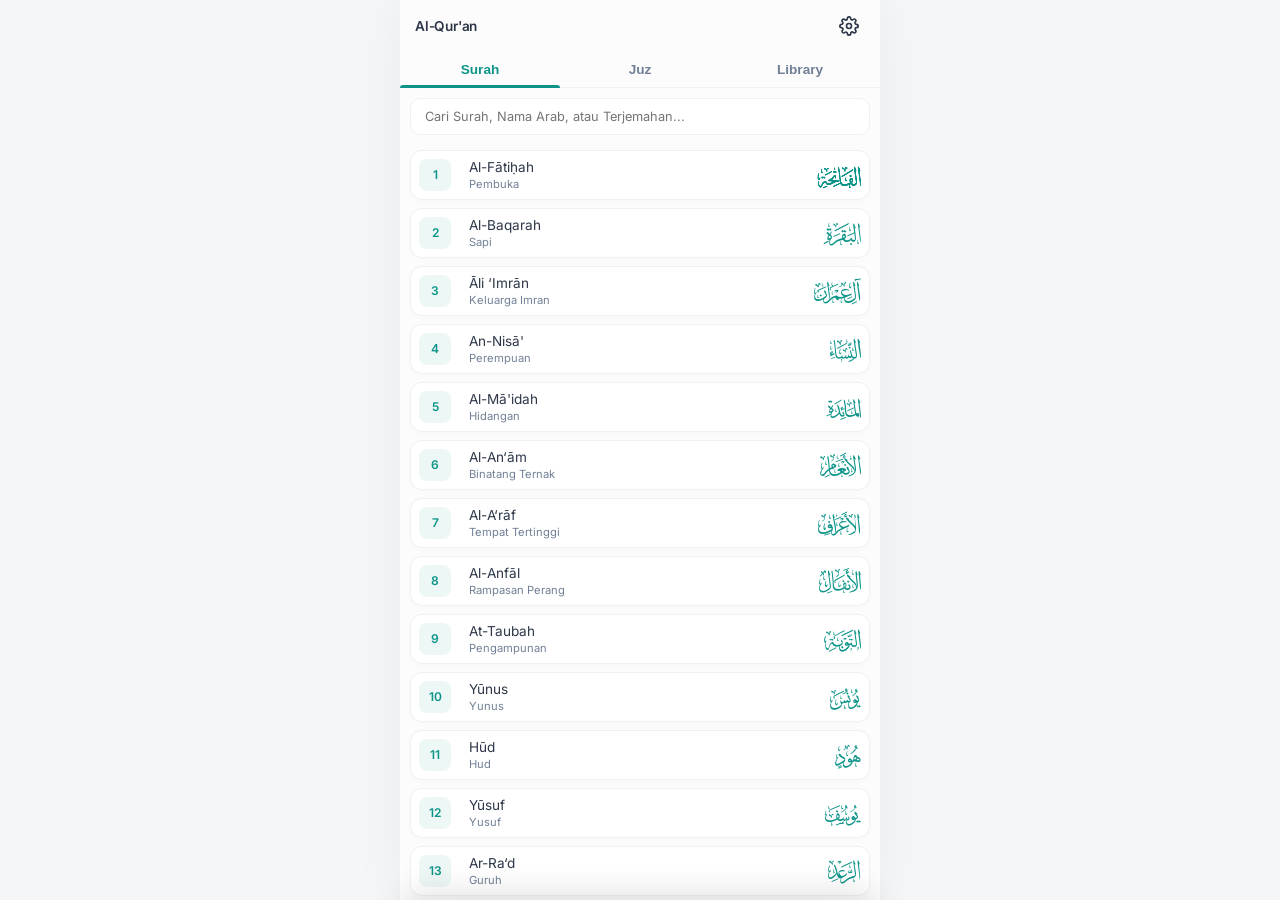
==== commit da9b5f59: "Update mark footnote" ====
--- a/index.html
+++ b/index.html
@@ -23,7 +23,7 @@
 
 <div id="global-loader" class="global-loader">
     <div class="spinner"></div>
-    <div class="loader-text" id="loader-text">MEMUAT...</div>
+    <div class="loader-text" id="loader-text" data-i18n="loading_assets">MEMUAT ASET FONT...</div>
 </div>
 
 <div class="app-container">
@@ -43,9 +43,9 @@
                 </button>
             </div>
             <div class="quran-tabs">
-                <button class="quran-tab active" onclick="switchMainTab(0)">Surah</button>
-                <button class="quran-tab" onclick="switchMainTab(1)">Juz</button>
-                <button class="quran-tab" onclick="switchMainTab(2)">Library</button>
+                <button class="quran-tab active" onclick="switchMainTab(0)" data-i18n="tab_surah">Surah</button>
+                <button class="quran-tab" onclick="switchMainTab(1)" data-i18n="tab_juz">Juz</button>
+                <button class="quran-tab" onclick="switchMainTab(2)" data-i18n="tab_library">Library</button>
                 <div class="tab-indicator" id="main-tab-indicator"></div>
             </div>
         </div>
@@ -53,7 +53,7 @@
         <div class="tab-content-container" id="main-tab-swipe-area">
             <div id="pane-0" class="tab-pane active">
                 <div class="search-container">
-                    <input type="text" id="search-surah" placeholder="Cari Nomor, Nama Arab, atau Terjemahan..." onkeyup="filterSurah()">
+                    <input type="text" id="search-surah" data-i18n-placeholder="search_placeholder" placeholder="Cari Surah, Nama Arab, atau Terjemahan..." onkeyup="filterSurah()">
                 </div>
                 <div class="list-container" id="surah-list" style="padding-top: 5px;"></div>
             </div>
@@ -63,29 +63,29 @@
                 <div class="bookmark-header-actions" style="display: flex; flex-direction: column; gap: 6px; margin-bottom: 6px;">
                     <div id="sync-info-container" style="display: none; font-size: 0.7rem; color: var(--text-muted); padding: 0 4px;">
                         <div style="display: flex; justify-content: space-between; align-items: center;">
-                            <span id="sync-account-name" style="font-weight: 600; color: var(--primary); white-space: nowrap; overflow: hidden; text-overflow: ellipsis; max-width: 55%;">Terhubung: -</span>
-                            <span id="sync-last-time" style="font-size: 0.65rem; text-align: right;">Terakhir Sync: -</span>
+                            <span id="sync-account-name" style="font-weight: 600; color: var(--primary); white-space: nowrap; overflow: hidden; text-overflow: ellipsis; max-width: 55%;"><span data-i18n="connected">Terhubung: </span><span id="sync-account-email">-</span></span>
+                            <span style="font-size: 0.65rem; text-align: right;"><span data-i18n="last_sync">Terakhir Sync: </span><span id="sync-last-time">-</span></span>
                         </div>
                     </div>
 
                     <div style="display: flex; gap: 8px; width: 100%;">
-                        <button class="btn-create-folder" onclick="openCreateFolderModal()" style="flex: 1; white-space: nowrap; overflow: hidden; text-overflow: ellipsis; padding: 8px 5px;">
+                        <button class="btn-create-folder" onclick="openCreateFolderModal()" style="flex: 1; white-space: nowrap; overflow: hidden; text-overflow: ellipsis; padding: 8px 5px;" data-i18n="create_folder">
                             + Buat Folder
                         </button>
                         <button class="btn-create-folder" id="btn-sync-drive" onclick="handleAuthClick()" style="flex: 1; background-color: #4285F4; color: white; white-space: nowrap; overflow: hidden; text-overflow: ellipsis; padding: 8px 5px;">
                             <svg width="14" height="14" viewBox="0 0 24 24" fill="none" stroke="currentColor" stroke-width="2" stroke-linecap="round" stroke-linejoin="round" style="margin-right: 3px; vertical-align: middle;"><path d="M21.5 2v6h-6M21.34 15.57a10 10 0 1 1-.59-9.21l-3.35 1.64"></path></svg>
-                            Sync Google
+                            <span id="text-sync-btn" data-i18n="sync_google">Sync Google</span>
                         </button>
                     </div>
                 </div>
                 <div id="bookmark-root-view">
-                    <div class="section-title" id="title-last-read" style="display: none; padding-top: 5px;">Terakhir Dibaca</div>
+                    <div class="section-title" id="title-last-read" style="display: none; padding-top: 5px;" data-i18n="last_read">Terakhir Dibaca</div>
                     <div id="last-read-container" class="list-container" style="padding-bottom: 0;"></div>
 
-                    <div class="section-title" id="title-folder" style="display: none; padding-top: 10px;">Folder</div>
+                    <div class="section-title" id="title-folder" style="display: none; padding-top: 10px;" data-i18n="folder">Folder</div>
                     <div class="list-container" id="folder-list" style="padding-bottom: 0;"></div>
 
-                    <div class="section-title" id="title-semua-bookmark" style="display: none; padding-top: 10px;">Semua Bookmark</div>
+                    <div class="section-title" id="title-semua-bookmark" style="display: none; padding-top: 10px;" data-i18n="all_bookmarks">Semua Bookmark</div>
                     <div class="list-container" id="bookmark-list"></div>
                 </div>
                 <div id="bookmark-folder-view" style="display: none;">
@@ -129,20 +129,28 @@
         </div>
 
         <div id="verse-popup" class="verse-popup">
-            <div class="verse-popup-info">
-                <div class="verse-popup-title" id="vp-title">Surah</div>
-                <div class="verse-popup-subtitle" id="vp-subtitle">Ayat</div>
-            </div>
-            <div class="verse-popup-actions">
-                <button id="vp-btn-copy" class="verse-popup-btn" onclick="copyVerseText()">
-                    <svg width="16" height="16" viewBox="0 0 24 24" fill="none" stroke="currentColor" stroke-width="2" stroke-linecap="round" stroke-linejoin="round"><rect x="9" y="9" width="13" height="13" rx="2" ry="2"></rect><path d="M5 15H4a2 2 0 0 1-2-2V4a2 2 0 0 1 2-2h9a2 2 0 0 1 2 2v1"></path></svg>
-                </button>
-                <button id="vp-btn-bookmark" class="verse-popup-btn" onclick="addBookmark()">
-                    <svg width="16" height="16" viewBox="0 0 24 24" fill="none" stroke="currentColor" stroke-width="2" stroke-linecap="round" stroke-linejoin="round"><path d="M19 21l-7-5-7 5V5a2 2 0 0 1 2-2h10a2 2 0 0 1 2 2z"></path></svg>
-                </button>
-                <button id="vp-btn-lastread" class="verse-popup-btn" onclick="setLastRead()">
-                    <svg width="16" height="16" viewBox="0 0 24 24" fill="none" stroke="currentColor" stroke-width="2" stroke-linecap="round" stroke-linejoin="round"><path d="M2 3h6a4 4 0 0 1 4 4v14a3 3 0 0 0-3-3H2z"></path><path d="M22 3h-6a4 4 0 0 0-4 4v14a3 3 0 0 1 3-3h7z"></path></svg>
-                </button>
+            <div class="verse-popup-header">
+                <div class="verse-popup-info">
+                    <div class="verse-popup-title" id="vp-title">Surah</div>
+                    <div class="verse-popup-subtitle" id="vp-subtitle">Ayat</div>
+                </div>
+                <div class="verse-popup-actions">
+                    <button id="vp-btn-translate" class="verse-popup-btn" onclick="togglePopupTranslation()">
+                        <svg width="16" height="16" viewBox="0 0 24 24" fill="none" stroke="currentColor" stroke-width="2" stroke-linecap="round" stroke-linejoin="round"><path d="M4 5h7M9 3v2c0 4.418-2.239 8-5 8"/><path d="M5 9c0 2.144 2.952 3.908 6.7 4"/><path d="M12 20l4-9 4 9"/><path d="M19.1 18h-6.2"/></svg>
+                    </button>
+                    <button id="vp-btn-copy" class="verse-popup-btn" onclick="copyVerseText()">
+                        <svg width="16" height="16" viewBox="0 0 24 24" fill="none" stroke="currentColor" stroke-width="2" stroke-linecap="round" stroke-linejoin="round"><rect x="9" y="9" width="13" height="13" rx="2" ry="2"></rect><path d="M5 15H4a2 2 0 0 1-2-2V4a2 2 0 0 1 2-2h9a2 2 0 0 1 2 2v1"></path></svg>
+                    </button>
+                    <button id="vp-btn-bookmark" class="verse-popup-btn" onclick="addBookmark()">
+                        <svg width="16" height="16" viewBox="0 0 24 24" fill="none" stroke="currentColor" stroke-width="2" stroke-linecap="round" stroke-linejoin="round"><path d="M19 21l-7-5-7 5V5a2 2 0 0 1 2-2h10a2 2 0 0 1 2 2z"></path></svg>
+                    </button>
+                    <button id="vp-btn-lastread" class="verse-popup-btn" onclick="setLastRead()">
+                        <svg width="16" height="16" viewBox="0 0 24 24" fill="none" stroke="currentColor" stroke-width="2" stroke-linecap="round" stroke-linejoin="round"><path d="M2 3h6a4 4 0 0 1 4 4v14a3 3 0 0 0-3-3H2z"></path><path d="M22 3h-6a4 4 0 0 0-4 4v14a3 3 0 0 1 3-3h7z"></path></svg>
+                    </button>
+                </div>
+            </div>
+            <div id="vp-translation-container" class="verse-popup-translation-container">
+                <div id="vp-translation-text" class="verse-popup-translation-text"></div>
             </div>
         </div>
     </div>
@@ -150,31 +158,38 @@
     <div class="bottom-sheet" id="info-sheet">
         <div class="drag-area" id="info-drag-area"><div class="drag-handle"></div></div>
         <div class="sheet-content" id="content-settings">
-            <h3 class="sheet-title">Pengaturan Membaca</h3>
-            <div class="setting-item">
-                <label for="toggle-perkata">Mode Perkata</label>
+            <h3 class="sheet-title" data-i18n="settings_title">Pengaturan Membaca</h3>
+
+            <div class="setting-item">
+                <label for="select-language" data-i18n="app_language">Bahasa / Language</label>
+                <select id="select-language" onchange="updateSettings()" class="custom-select">
+                    <option value="id">Indonesia</option>
+                    <option value="en">English</option>
+                </select>
+            </div>
+            <div class="setting-item">
+                <label for="toggle-perkata" data-i18n="mode_perkata">Mode Perkata</label>
                 <label class="switch">
                     <input type="checkbox" id="toggle-perkata" onchange="updateSettings()">
                     <span class="slider round"></span>
                 </label>
             </div>
             <div class="setting-item">
-                <label for="toggle-transliterasi">Transliterasi (Latin)</label>
+                <label for="toggle-transliterasi" data-i18n="transliteration">Transliterasi (Latin)</label>
                 <label class="switch">
                     <input type="checkbox" id="toggle-transliterasi" onchange="updateSettings()">
                     <span class="slider round"></span>
                 </label>
             </div>
             <div class="setting-item">
-                <label for="select-translation">Terjemahan</label>
-                <select id="select-translation" onchange="updateSettings()" class="custom-select">
-                    <option value="none">Sembunyikan</option>
-                    <option value="id">Indonesia</option>
-                    <option value="en">English</option>
-                </select>
-            </div>
-            <div class="setting-item">
-                <label>Ukuran Font Arab</label>
+                <label for="toggle-translation" data-i18n="show_translation">Tampilkan Terjemahan</label>
+                <label class="switch">
+                    <input type="checkbox" id="toggle-translation" onchange="updateSettings()">
+                    <span class="slider round"></span>
+                </label>
+            </div>
+            <div class="setting-item">
+                <label data-i18n="arabic_font_size">Ukuran Font Arab</label>
                 <div class="font-controls">
                     <button class="font-size-btn" onclick="changeFontSize(-0.2)">
                         <svg width="16" height="16" viewBox="0 0 24 24" fill="none" stroke="currentColor" stroke-width="2" stroke-linecap="round" stroke-linejoin="round"><line x1="5" y1="12" x2="19" y2="12"></line></svg>
@@ -190,57 +205,57 @@
 
     <div class="modal-container" id="goto-modal">
         <div class="modal-box">
-            <h3 class="modal-title">Pindah Halaman</h3>
+            <h3 class="modal-title" data-i18n="goto_title">Pindah Halaman</h3>
             <div class="goto-grid">
                 <div class="goto-col">
-                    <div class="goto-col-title">Surah</div>
+                    <div class="goto-col-title" data-i18n="tab_surah">Surah</div>
                     <div class="goto-list" id="goto-list-surah"></div>
                 </div>
                 <div class="goto-col">
-                    <div class="goto-col-title">Ayat</div>
+                    <div class="goto-col-title" data-i18n="ayah">Ayat</div>
                     <div class="goto-list" id="goto-list-ayah"></div>
                 </div>
                 <div class="goto-col">
-                    <div class="goto-col-title">Halaman</div>
+                    <div class="goto-col-title" data-i18n="page">Halaman</div>
                     <div class="goto-list" id="goto-list-page"></div>
                 </div>
             </div>
             <div class="modal-actions">
-                <button class="btn-cancel" onclick="closeGoToPopup()">Batal</button>
-                <button class="btn-primary" onclick="executeGoTo()">Go To</button>
+                <button class="btn-cancel" onclick="closeGoToPopup()" data-i18n="cancel">Batal</button>
+                <button class="btn-primary" onclick="executeGoTo()" data-i18n="goto">Go To</button>
             </div>
         </div>
     </div>
 
     <div class="modal-container" id="folder-create-modal">
         <div class="modal-box">
-            <h3 class="modal-title">Buat Folder Baru</h3>
-            <input type="text" id="input-folder-name" class="modal-input" placeholder="Nama Folder...">
-            <div class="modal-actions">
-                <button class="btn-cancel" onclick="closeFolderModal()">Batal</button>
-                <button class="btn-primary" onclick="executeCreateFolder()">Simpan</button>
+            <h3 class="modal-title" data-i18n="create_folder_title">Buat Folder Baru</h3>
+            <input type="text" id="input-folder-name" class="modal-input" data-i18n-placeholder="folder_name_placeholder" placeholder="Nama Folder...">
+            <div class="modal-actions">
+                <button class="btn-cancel" onclick="closeFolderModal()" data-i18n="cancel">Batal</button>
+                <button class="btn-primary" onclick="executeCreateFolder()" data-i18n="save">Simpan</button>
             </div>
         </div>
     </div>
 
     <div class="modal-container" id="folder-move-modal">
         <div class="modal-box">
-            <h3 class="modal-title">Pindahkan Bookmark</h3>
+            <h3 class="modal-title" data-i18n="move_bookmark_title">Pindahkan Bookmark</h3>
             <div class="move-folder-list" id="move-folder-list"></div>
             <div class="modal-actions">
-                <button class="btn-cancel" onclick="closeMoveModal()">Batal</button>
+                <button class="btn-cancel" onclick="closeMoveModal()" data-i18n="cancel">Batal</button>
             </div>
         </div>
     </div>
 
     <div class="modal-container" id="edit-words-modal">
         <div class="modal-box" style="max-width: 380px; width: 95%;">
-            <h3 class="modal-title">Tampilkan/Sembunyikan Kata</h3>
-            <p style="text-align: center; font-size: 0.7rem; color: var(--text-muted); margin-top: -10px; margin-bottom: 12px;">Ketuk kata untuk menyembunyikan atau menampilkannya.</p>
+            <h3 class="modal-title" data-i18n="edit_words_title">Tampilkan/Sembunyikan Kata</h3>
+            <p style="text-align: center; font-size: 0.7rem; color: var(--text-muted); margin-top: -10px; margin-bottom: 12px;" data-i18n="edit_words_desc">Ketuk kata untuk menyembunyikan atau menampilkannya.</p>
             <div class="edit-words-container" id="edit-words-container"></div>
             <div class="modal-actions" style="margin-top: 15px;">
-                <button class="btn-cancel" onclick="closeEditWordsModal()">Batal</button>
-                <button class="btn-primary" onclick="saveEditWords()">Simpan</button>
+                <button class="btn-cancel" onclick="closeEditWordsModal()" data-i18n="cancel">Batal</button>
+                <button class="btn-primary" onclick="saveEditWords()" data-i18n="save">Simpan</button>
             </div>
         </div>
     </div>
@@ -250,8 +265,8 @@
             <h3 class="modal-title" id="confirm-title">Konfirmasi</h3>
             <p id="confirm-message" style="text-align:center; color:var(--text-muted); margin-bottom:15px; font-size:0.8rem; line-height:1.5;"></p>
             <div class="modal-actions">
-                <button class="btn-cancel" onclick="closeConfirmModal()">Batal</button>
-                <button class="btn-primary" style="background:#ef4444;" onclick="executeConfirmModal()">Hapus</button>
+                <button class="btn-cancel" onclick="closeConfirmModal()" data-i18n="cancel">Batal</button>
+                <button class="btn-primary" style="background:#ef4444;" onclick="executeConfirmModal()" data-i18n="delete">Hapus</button>
             </div>
         </div>
     </div>
@@ -262,7 +277,7 @@
             <div id="surah-info-content" style="flex: 1; overflow-y: auto; text-align: justify; font-size: 0.8rem; line-height: 1.5; color: var(--text-main); margin-bottom: 15px; padding-right: 5px;">
             </div>
             <div class="modal-actions">
-                <button class="btn-primary" style="width: 100%;" onclick="closeSurahInfoModal()">Tutup</button>
+                <button class="btn-primary" style="width: 100%;" onclick="closeSurahInfoModal()" data-i18n="close">Tutup</button>
             </div>
         </div>
     </div>
--- a/style.css
+++ b/style.css
@@ -65,7 +65,7 @@
 }
 
 html {
-    overscroll-behavior: none; /* Mencegah pull-to-refresh & edge-swipe pada root dokumen */
+    overscroll-behavior: none;
 }
 
 body {
@@ -76,8 +76,8 @@
     -webkit-tap-highlight-color: transparent;
     color: var(--text-main); overflow-x: hidden;
     scrollbar-width: none; user-select: none;
-    overscroll-behavior: none; /* Mencegah pull-to-refresh (Y) dan history navigasi (X) */
-    touch-action: pan-y; /* Memaksa browser hanya memproses scroll vertikal bawaan */
+    overscroll-behavior: none;
+    touch-action: pan-y;
 }
 
 ::-webkit-scrollbar { display: none; }
@@ -388,11 +388,16 @@
     background: var(--nav-bg); backdrop-filter: blur(16px); -webkit-backdrop-filter: blur(16px);
     border: 1px solid var(--border-color); box-shadow: 0 8px 25px rgba(0,0,0,0.1);
     padding: 10px 15px; border-radius: 20px; z-index: 200;
-    display: flex; align-items: center; justify-content: space-between; gap: 15px;
-    opacity: 0; visibility: hidden; transition: all 0.3s cubic-bezier(0.25, 1, 0.5, 1);
-    width: max-content; max-width: 90%;
+    display: flex; flex-direction: column; align-items: stretch;
+    opacity: 0; visibility: hidden;
+    width: 310px;
+    max-width: 92%;
+    transition: all 0.4s cubic-bezier(0.25, 1, 0.5, 1);
 }
 .verse-popup.active { opacity: 1; visibility: visible; transform: translateX(-50%) translateY(0); }
+.verse-popup.expanded { width: 92%; }
+
+.verse-popup-header { display: flex; justify-content: space-between; align-items: center; width: 100%; gap: 15px; }
 .verse-popup-info { display: flex; flex-direction: column; }
 .verse-popup-title { font-weight: 600; font-size: 0.85rem; color: var(--text-main); }
 .verse-popup-subtitle { font-size: 0.7rem; color: var(--text-muted); }
@@ -402,7 +407,33 @@
     width: 34px; height: 34px; display: flex; align-items: center; justify-content: center;
     color: var(--text-main); cursor: pointer; transition: all 0.2s ease;
 }
-.verse-popup-btn:active { transform: scale(0.9); }
+.verse-popup-btn:active, .verse-popup-btn.active-btn { transform: scale(0.9); background: var(--primary-light); color: var(--primary); border-color: var(--primary); }
+
+.verse-popup-translation-container {
+    max-height: 0;
+    margin-top: 0;
+    padding-top: 0;
+    overflow-y: auto;
+    opacity: 0;
+    border-top: 1px solid transparent;
+    transition: all 0.4s cubic-bezier(0.25, 1, 0.5, 1);
+    scrollbar-width: none;
+}
+.verse-popup-translation-container::-webkit-scrollbar { display: none; }
+
+.verse-popup.expanded .verse-popup-translation-container {
+    max-height: 45vh;
+    margin-top: 12px;
+    padding-top: 12px;
+    border-top-color: var(--border-color);
+    opacity: 1;
+}
+.verse-popup-translation-text {
+    font-size: 0.8rem;
+    color: var(--text-main);
+    line-height: 1.5;
+    text-align: left;
+}
 
 .bookmark-header-actions { padding: 10px 10px 5px 10px; }
 .btn-create-folder {
@@ -564,4 +595,19 @@
 .edit-word-chip.hidden {
     opacity: 0.4; background: var(--bg-body); text-decoration: line-through;
     box-shadow: none; border-color: transparent;
+}
+
+/* STYLING UNTUK FOOTNOTE DI DALAM TERJEMAHAN */
+.footnote {
+    font-size: 0.85em;
+    color: var(--primary);
+    background-color: var(--primary-light);
+    padding: 2px 6px;
+    border-radius: 6px;
+    margin: 0 2px;
+    font-style: italic;
+    line-height: 1.5;
+    display: inline;
+    box-decoration-break: clone;
+    -webkit-box-decoration-break: clone;
 }
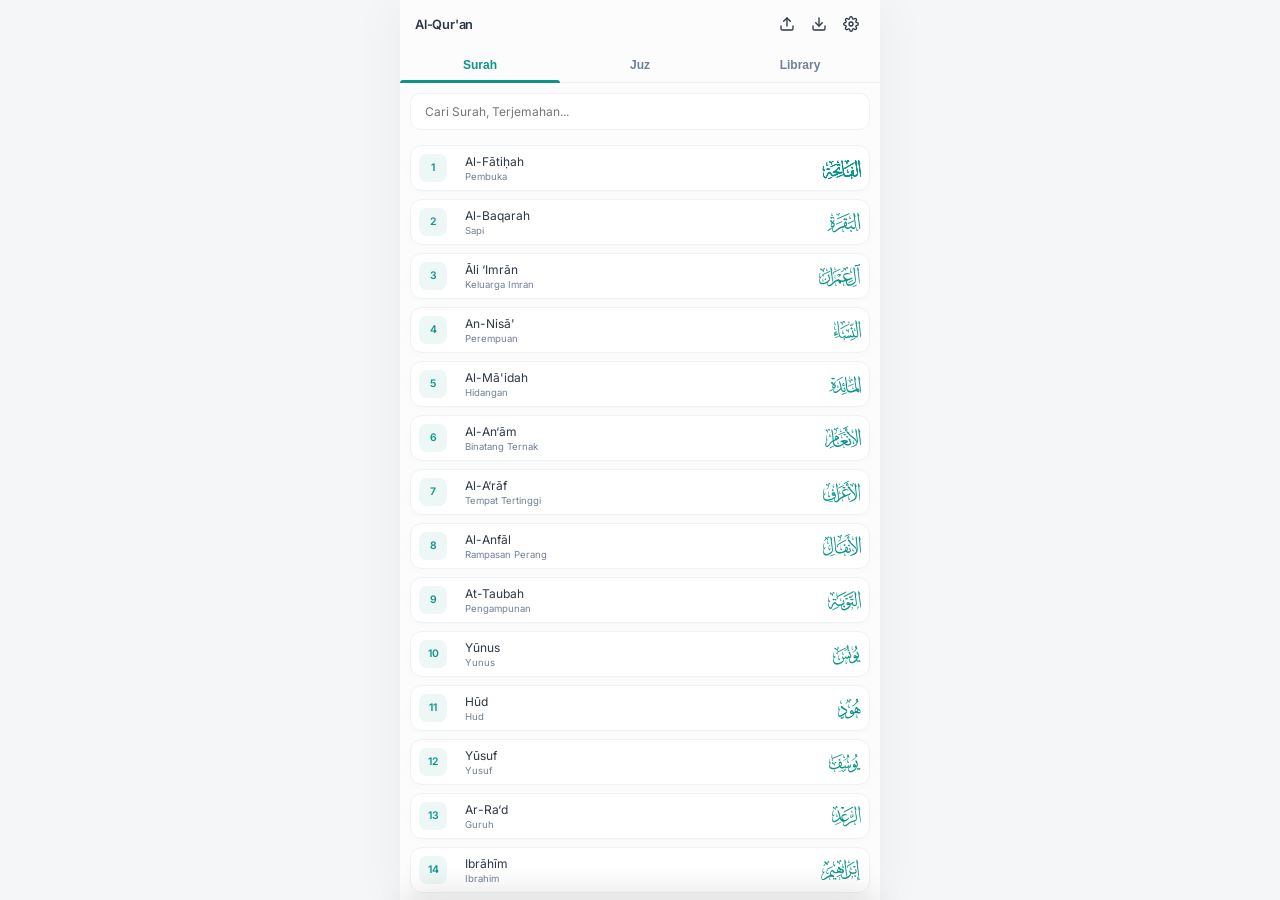
==== commit 4653c6fe: "Update Library Layout" ====
--- a/index.html
+++ b/index.html
@@ -35,12 +35,18 @@
         <div class="header-section">
             <div class="app-top-bar">
                 <h1 class="app-title">Al-Qur'an</h1>
-                <button class="settings-btn" onclick="openSettings()">
-                    <svg width="20" height="20" viewBox="0 0 24 24" fill="none" stroke="currentColor" stroke-width="2" stroke-linecap="round" stroke-linejoin="round">
-                        <circle cx="12" cy="12" r="3"></circle>
-                        <path d="M19.4 15a1.65 1.65 0 0 0 .33 1.82l.06.06a2 2 0 0 1 0 2.83 2 2 0 0 1-2.83 0l-.06-.06a1.65 1.65 0 0 0-1.82-.33 1.65 1.65 0 0 0-1 1.51V21a2 2 0 0 1-2 2 2 2 0 0 1-2-2v-.09A1.65 1.65 0 0 0 9 19.4a1.65 1.65 0 0 0-1.82.33l-.06.06a2 2 0 0 1-2.83 0 2 2 0 0 1 0-2.83l.06-.06a1.65 1.65 0 0 0 .33-1.82 1.65 1.65 0 0 0-1.51-1H3a2 2 0 0 1-2-2 2 2 0 0 1 2-2h.09A1.65 1.65 0 0 0 4.6 9a1.65 1.65 0 0 0-.33-1.82l-.06-.06a2 2 0 0 1 0-2.83 2 2 0 0 1 2.83 0l.06.06a1.65 1.65 0 0 0 1.82.33H9a1.65 1.65 0 0 0 1-1.51V3a2 2 0 0 1 2-2 2 2 0 0 1 2 2v.09a1.65 1.65 0 0 0 1 1.51 1.65 1.65 0 0 0 1.82-.33l.06-.06a2 2 0 0 1 2.83 0 2 2 0 0 1 0 2.83l-.06.06a1.65 1.65 0 0 0-.33 1.82V9a1.65 1.65 0 0 0 1.51 1H21a2 2 0 0 1 2 2 2 2 0 0 1-2 2h-.09a1.65 1.65 0 0 0-1.51 1z"></path>
-                    </svg>
-                </button>
+                <div class="top-bar-actions">
+                    <input type="file" id="import-file-input" style="display:none" accept=".json" onchange="importDataJson(event)">
+                    <button class="top-btn" onclick="document.getElementById('import-file-input').click()" title="Impor Data">
+                        <svg width="16" height="16" viewBox="0 0 24 24" fill="none" stroke="currentColor" stroke-width="2" stroke-linecap="round" stroke-linejoin="round"><path d="M21 15v4a2 2 0 0 1-2 2H5a2 2 0 0 1-2-2v-4"></path><polyline points="17 8 12 3 7 8"></polyline><line x1="12" y1="3" x2="12" y2="15"></line></svg>
+                    </button>
+                    <button class="top-btn" onclick="exportDataJson()" title="Ekspor Data">
+                        <svg width="16" height="16" viewBox="0 0 24 24" fill="none" stroke="currentColor" stroke-width="2" stroke-linecap="round" stroke-linejoin="round"><path d="M21 15v4a2 2 0 0 1-2 2H5a2 2 0 0 1-2-2v-4"></path><polyline points="7 10 12 15 17 10"></polyline><line x1="12" y1="15" x2="12" y2="3"></line></svg>
+                    </button>
+                    <button class="top-btn" onclick="openSettings()" title="Pengaturan">
+                        <svg width="16" height="16" viewBox="0 0 24 24" fill="none" stroke="currentColor" stroke-width="2" stroke-linecap="round" stroke-linejoin="round"><circle cx="12" cy="12" r="3"></circle><path d="M19.4 15a1.65 1.65 0 0 0 .33 1.82l.06.06a2 2 0 0 1 0 2.83 2 2 0 0 1-2.83 0l-.06-.06a1.65 1.65 0 0 0-1.82-.33 1.65 1.65 0 0 0-1 1.51V21a2 2 0 0 1-2 2 2 2 0 0 1-2-2v-.09A1.65 1.65 0 0 0 9 19.4a1.65 1.65 0 0 0-1.82.33l-.06.06a2 2 0 0 1-2.83 0 2 2 0 0 1 0-2.83l.06-.06a1.65 1.65 0 0 0 .33-1.82 1.65 1.65 0 0 0-1.51-1H3a2 2 0 0 1-2-2 2 2 0 0 1 2-2h.09A1.65 1.65 0 0 0 4.6 9a1.65 1.65 0 0 0-.33-1.82l-.06-.06a2 2 0 0 1 0-2.83 2 2 0 0 1 2.83 0l.06.06a1.65 1.65 0 0 0 1.82.33H9a1.65 1.65 0 0 0 1-1.51V3a2 2 0 0 1 2-2 2 2 0 0 1 2 2v.09a1.65 1.65 0 0 0 1 1.51 1.65 1.65 0 0 0 1.82-.33l.06-.06a2 2 0 0 1 2.83 0 2 2 0 0 1 0 2.83l-.06.06a1.65 1.65 0 0 0-.33 1.82V9a1.65 1.65 0 0 0 1.51 1H21a2 2 0 0 1 2 2 2 2 0 0 1-2 2h-.09a1.65 1.65 0 0 0-1.51 1z"></path></svg>
+                    </button>
+                </div>
             </div>
             <div class="quran-tabs">
                 <button class="quran-tab active" onclick="switchMainTab(0)" data-i18n="tab_surah">Surah</button>
@@ -53,45 +59,52 @@
         <div class="tab-content-container" id="main-tab-swipe-area">
             <div id="pane-0" class="tab-pane active">
                 <div class="search-container">
-                    <input type="text" id="search-surah" data-i18n-placeholder="search_placeholder" placeholder="Cari Surah, Nama Arab, atau Terjemahan..." onkeyup="filterSurah()">
+                    <input type="text" id="search-surah" data-i18n-placeholder="search_placeholder" placeholder="Cari Surah, Terjemahan..." onkeyup="filterSurah()">
                 </div>
                 <div class="list-container" id="surah-list" style="padding-top: 5px;"></div>
             </div>
             <div id="pane-1" class="tab-pane"><div class="list-container" id="juz-list"></div></div>
             <div id="pane-2" class="tab-pane">
 
-                <div class="bookmark-header-actions" style="display: flex; flex-direction: column; gap: 6px; margin-bottom: 6px;">
-                    <div id="sync-info-container" style="display: none; font-size: 0.7rem; color: var(--text-muted); padding: 0 4px;">
-                        <div style="display: flex; justify-content: space-between; align-items: center;">
-                            <span id="sync-account-name" style="font-weight: 600; color: var(--primary); white-space: nowrap; overflow: hidden; text-overflow: ellipsis; max-width: 55%;"><span data-i18n="connected">Terhubung: </span><span id="sync-account-email">-</span></span>
-                            <span style="font-size: 0.65rem; text-align: right;"><span data-i18n="last_sync">Terakhir Sync: </span><span id="sync-last-time">-</span></span>
+                <div class="toolbox-card">
+                    <div class="tb-profile">
+                        <div class="tb-avatar-wrap" onclick="handleAuthClick()">
+                            <img id="tb-avatar" src="data:image/svg+xml;utf8,<svg xmlns='http://www.w3.org/2000/svg' viewBox='0 0 24 24' fill='%230D9488'><path d='M12 2C6.48 2 2 6.48 2 12s4.48 10 10 10 10-4.48 10-10S17.52 2 12 2zm0 3c1.66 0 3 1.34 3 3s-1.34 3-3 3-3-1.34-3-3 1.34-3 3-3zm0 14.2c-2.5 0-4.71-1.28-6-3.22.03-1.99 4-3.08 6-3.08 1.99 0 5.97 1.09 6 3.08-1.29 1.94-3.5 3.22-6 3.22z'/></svg>">
+                        </div>
+                        <div class="tb-info">
+                            <div id="tb-email-title" class="tb-title" data-i18n="login_sync" onclick="handleAuthClick()">Login untuk Sync</div>
+                            <div id="tb-sync-desc" class="tb-desc" data-i18n="never_sync">Belum tersinkronisasi</div>
+                            <button id="tb-logout-btn" class="tb-logout-btn" onclick="handleLogout()" style="display:none;" data-i18n="logout">Keluar</button>
                         </div>
                     </div>
-
-                    <div style="display: flex; gap: 8px; width: 100%;">
-                        <button class="btn-create-folder" onclick="openCreateFolderModal()" style="flex: 1; white-space: nowrap; overflow: hidden; text-overflow: ellipsis; padding: 8px 5px;" data-i18n="create_folder">
-                            + Buat Folder
-                        </button>
-                        <button class="btn-create-folder" id="btn-sync-drive" onclick="handleAuthClick()" style="flex: 1; background-color: #4285F4; color: white; white-space: nowrap; overflow: hidden; text-overflow: ellipsis; padding: 8px 5px;">
-                            <svg width="14" height="14" viewBox="0 0 24 24" fill="none" stroke="currentColor" stroke-width="2" stroke-linecap="round" stroke-linejoin="round" style="margin-right: 3px; vertical-align: middle;"><path d="M21.5 2v6h-6M21.34 15.57a10 10 0 1 1-.59-9.21l-3.35 1.64"></path></svg>
-                            <span id="text-sync-btn" data-i18n="sync_google">Sync Google</span>
+                    <div class="tb-actions-single">
+                        <button class="tb-btn highlight" id="btn-toolbox-sync" onclick="handleAuthClick()" title="Sinkronisasi">
+                            <svg width="18" height="18" viewBox="0 0 24 24" fill="none" stroke="currentColor" stroke-width="2" stroke-linecap="round" stroke-linejoin="round"><path d="M21.5 2v6h-6M21.34 15.57a10 10 0 1 1-.59-9.21l-3.35 1.64"></path></svg>
                         </button>
                     </div>
                 </div>
+
                 <div id="bookmark-root-view">
-                    <div class="section-title" id="title-last-read" style="display: none; padding-top: 5px;" data-i18n="last_read">Terakhir Dibaca</div>
+                    <div class="section-title" id="title-last-read" style="display: none; padding-top: 10px; margin-left: 10px;" data-i18n="last_read">Terakhir Dibaca</div>
                     <div id="last-read-container" class="list-container" style="padding-bottom: 0;"></div>
 
-                    <div class="section-title" id="title-folder" style="display: none; padding-top: 10px;" data-i18n="folder">Folder</div>
-                    <div class="list-container" id="folder-list" style="padding-bottom: 0;"></div>
-
-                    <div class="section-title" id="title-semua-bookmark" style="display: none; padding-top: 10px;" data-i18n="all_bookmarks">Semua Bookmark</div>
+                    <div class="section-header">
+                        <div class="section-title" data-i18n="folder">Folder</div>
+                        <button class="btn-create-folder-inline" onclick="openFolderModal(false)">
+                            <svg width="12" height="12" viewBox="0 0 24 24" fill="none" stroke="currentColor" stroke-width="3" stroke-linecap="round" stroke-linejoin="round"><line x1="12" y1="5" x2="12" y2="19"></line><line x1="5" y1="12" x2="19" y2="12"></line></svg>
+                            <span data-i18n="create_folder">Buat Folder</span>
+                        </button>
+                    </div>
+                    <div class="list-container" id="folder-list" style="padding-top: 0; padding-bottom: 0;"></div>
+
+                    <div class="section-title" id="title-semua-bookmark" style="display: none; padding-top: 10px; margin-left: 10px;" data-i18n="all_bookmarks">Semua Bookmark</div>
                     <div class="list-container" id="bookmark-list"></div>
                 </div>
+
                 <div id="bookmark-folder-view" style="display: none;">
                     <div class="folder-view-header">
                         <button class="btn-back-folder" onclick="closeFolderView()">
-                            <svg width="18" height="18" viewBox="0 0 24 24" fill="none" stroke="currentColor" stroke-width="2" stroke-linecap="round" stroke-linejoin="round"><path d="M15 18l-6-6 6-6"/></svg>
+                            <svg width="16" height="16" viewBox="0 0 24 24" fill="none" stroke="currentColor" stroke-width="2" stroke-linecap="round" stroke-linejoin="round"><path d="M15 18l-6-6 6-6"/></svg>
                         </button>
                         <h3 id="current-folder-name" class="folder-view-title">Nama Folder</h3>
                     </div>
@@ -104,12 +117,12 @@
     <div id="quran-view" class="view-screen">
         <div class="sticky-wrapper">
             <div class="quran-header">
-                <button class="back-btn" onclick="closeQuran()">
-                    <svg width="22" height="22" viewBox="0 0 24 24" fill="none" stroke="currentColor" stroke-width="2" stroke-linecap="round" stroke-linejoin="round"><path d="M19 12H5M12 19l-7-7 7-7"/></svg>
+                <button class="top-btn" onclick="closeQuran()">
+                    <svg width="20" height="20" viewBox="0 0 24 24" fill="none" stroke="currentColor" stroke-width="2" stroke-linecap="round" stroke-linejoin="round"><path d="M19 12H5M12 19l-7-7 7-7"/></svg>
                 </button>
                 <h1 id="quran-header-title">Halaman 1</h1>
-                <button class="settings-btn" onclick="openSettings()">
-                    <svg width="20" height="20" viewBox="0 0 24 24" fill="none" stroke="currentColor" stroke-width="2" stroke-linecap="round" stroke-linejoin="round"><circle cx="12" cy="12" r="3"></circle><path d="M19.4 15a1.65 1.65 0 0 0 .33 1.82l.06.06a2 2 0 0 1 0 2.83 2 2 0 0 1-2.83 0l-.06-.06a1.65 1.65 0 0 0-1.82-.33 1.65 1.65 0 0 0-1 1.51V21a2 2 0 0 1-2 2 2 2 0 0 1-2-2v-.09A1.65 1.65 0 0 0 9 19.4a1.65 1.65 0 0 0-1.82.33l-.06.06a2 2 0 0 1-2.83 0 2 2 0 0 1 0-2.83l.06-.06a1.65 1.65 0 0 0 .33-1.82 1.65 1.65 0 0 0-1.51-1H3a2 2 0 0 1-2-2 2 2 0 0 1 2-2h.09A1.65 1.65 0 0 0 4.6 9a1.65 1.65 0 0 0-.33-1.82l-.06-.06a2 2 0 0 1 0-2.83 2 2 0 0 1 2.83 0l.06.06a1.65 1.65 0 0 0 1.82.33H9a1.65 1.65 0 0 0 1-1.51V3a2 2 0 0 1 2-2 2 2 0 0 1 2 2v.09a1.65 1.65 0 0 0 1 1.51 1.65 1.65 0 0 0 1.82-.33l.06-.06a2 2 0 0 1 2.83 0 2 2 0 0 1 0 2.83l-.06.06a1.65 1.65 0 0 0-.33 1.82V9a1.65 1.65 0 0 0 1.51 1H21a2 2 0 0 1 2 2 2 2 0 0 1-2 2h-.09a1.65 1.65 0 0 0-1.51 1z"></path></svg>
+                <button class="top-btn" onclick="openSettings()">
+                    <svg width="18" height="18" viewBox="0 0 24 24" fill="none" stroke="currentColor" stroke-width="2" stroke-linecap="round" stroke-linejoin="round"><circle cx="12" cy="12" r="3"></circle><path d="M19.4 15a1.65 1.65 0 0 0 .33 1.82l.06.06a2 2 0 0 1 0 2.83 2 2 0 0 1-2.83 0l-.06-.06a1.65 1.65 0 0 0-1.82-.33 1.65 1.65 0 0 0-1 1.51V21a2 2 0 0 1-2 2 2 2 0 0 1-2-2v-.09A1.65 1.65 0 0 0 9 19.4a1.65 1.65 0 0 0-1.82.33l-.06.06a2 2 0 0 1-2.83 0 2 2 0 0 1 0-2.83l.06-.06a1.65 1.65 0 0 0 .33-1.82 1.65 1.65 0 0 0-1.51-1H3a2 2 0 0 1-2-2 2 2 0 0 1 2-2h.09A1.65 1.65 0 0 0 4.6 9a1.65 1.65 0 0 0-.33-1.82l-.06-.06a2 2 0 0 1 0-2.83 2 2 0 0 1 2.83 0l.06.06a1.65 1.65 0 0 0 1.82.33H9a1.65 1.65 0 0 0 1-1.51V3a2 2 0 0 1 2-2 2 2 0 0 1 2 2v.09a1.65 1.65 0 0 0 1 1.51 1.65 1.65 0 0 0 1.82-.33l.06-.06a2 2 0 0 1 2.83 0 2 2 0 0 1 0 2.83l-.06-.06a1.65 1.65 0 0 0-.33 1.82V9a1.65 1.65 0 0 0 1.51 1H21a2 2 0 0 1 2 2 2 2 0 0 1-2 2h-.09a1.65 1.65 0 0 0-1.51 1z"></path></svg>
                 </button>
             </div>
         </div>
@@ -136,16 +149,16 @@
                 </div>
                 <div class="verse-popup-actions">
                     <button id="vp-btn-translate" class="verse-popup-btn" onclick="togglePopupTranslation()">
-                        <svg width="16" height="16" viewBox="0 0 24 24" fill="none" stroke="currentColor" stroke-width="2" stroke-linecap="round" stroke-linejoin="round"><path d="M4 5h7M9 3v2c0 4.418-2.239 8-5 8"/><path d="M5 9c0 2.144 2.952 3.908 6.7 4"/><path d="M12 20l4-9 4 9"/><path d="M19.1 18h-6.2"/></svg>
+                        <svg width="14" height="14" viewBox="0 0 24 24" fill="none" stroke="currentColor" stroke-width="2" stroke-linecap="round" stroke-linejoin="round"><path d="M4 5h7M9 3v2c0 4.418-2.239 8-5 8"/><path d="M5 9c0 2.144 2.952 3.908 6.7 4"/><path d="M12 20l4-9 4 9"/><path d="M19.1 18h-6.2"/></svg>
                     </button>
                     <button id="vp-btn-copy" class="verse-popup-btn" onclick="copyVerseText()">
-                        <svg width="16" height="16" viewBox="0 0 24 24" fill="none" stroke="currentColor" stroke-width="2" stroke-linecap="round" stroke-linejoin="round"><rect x="9" y="9" width="13" height="13" rx="2" ry="2"></rect><path d="M5 15H4a2 2 0 0 1-2-2V4a2 2 0 0 1 2-2h9a2 2 0 0 1 2 2v1"></path></svg>
+                        <svg width="14" height="14" viewBox="0 0 24 24" fill="none" stroke="currentColor" stroke-width="2" stroke-linecap="round" stroke-linejoin="round"><rect x="9" y="9" width="13" height="13" rx="2" ry="2"></rect><path d="M5 15H4a2 2 0 0 1-2-2V4a2 2 0 0 1 2-2h9a2 2 0 0 1 2 2v1"></path></svg>
                     </button>
                     <button id="vp-btn-bookmark" class="verse-popup-btn" onclick="addBookmark()">
-                        <svg width="16" height="16" viewBox="0 0 24 24" fill="none" stroke="currentColor" stroke-width="2" stroke-linecap="round" stroke-linejoin="round"><path d="M19 21l-7-5-7 5V5a2 2 0 0 1 2-2h10a2 2 0 0 1 2 2z"></path></svg>
+                        <svg width="14" height="14" viewBox="0 0 24 24" fill="none" stroke="currentColor" stroke-width="2" stroke-linecap="round" stroke-linejoin="round"><path d="M19 21l-7-5-7 5V5a2 2 0 0 1 2-2h10a2 2 0 0 1 2 2z"></path></svg>
                     </button>
                     <button id="vp-btn-lastread" class="verse-popup-btn" onclick="setLastRead()">
-                        <svg width="16" height="16" viewBox="0 0 24 24" fill="none" stroke="currentColor" stroke-width="2" stroke-linecap="round" stroke-linejoin="round"><path d="M2 3h6a4 4 0 0 1 4 4v14a3 3 0 0 0-3-3H2z"></path><path d="M22 3h-6a4 4 0 0 0-4 4v14a3 3 0 0 1 3-3h7z"></path></svg>
+                        <svg width="14" height="14" viewBox="0 0 24 24" fill="none" stroke="currentColor" stroke-width="2" stroke-linecap="round" stroke-linejoin="round"><path d="M2 3h6a4 4 0 0 1 4 4v14a3 3 0 0 0-3-3H2z"></path><path d="M22 3h-6a4 4 0 0 0-4 4v14a3 3 0 0 1 3-3h7z"></path></svg>
                     </button>
                 </div>
             </div>
@@ -156,47 +169,47 @@
     </div>
 
     <div class="bottom-sheet" id="info-sheet">
-        <div class="drag-area" id="info-drag-area"><div class="drag-handle"></div></div>
+        <div class="drag-area" id="info-drag-area"><div class="drag-handle-sheet"></div></div>
         <div class="sheet-content" id="content-settings">
             <h3 class="sheet-title" data-i18n="settings_title">Pengaturan Membaca</h3>
 
             <div class="setting-item">
-                <label for="select-language" data-i18n="app_language">Bahasa / Language</label>
+                <span data-i18n="app_language" style="font-weight: 500; color: var(--text-main); font-size: 0.75rem;">Bahasa / Language</span>
                 <select id="select-language" onchange="updateSettings()" class="custom-select">
                     <option value="id">Indonesia</option>
                     <option value="en">English</option>
                 </select>
             </div>
             <div class="setting-item">
-                <label for="toggle-perkata" data-i18n="mode_perkata">Mode Perkata</label>
+                <span data-i18n="mode_perkata" style="font-weight: 500; color: var(--text-main); font-size: 0.75rem;">Mode Perkata</span>
                 <label class="switch">
                     <input type="checkbox" id="toggle-perkata" onchange="updateSettings()">
                     <span class="slider round"></span>
                 </label>
             </div>
             <div class="setting-item">
-                <label for="toggle-transliterasi" data-i18n="transliteration">Transliterasi (Latin)</label>
+                <span data-i18n="transliteration" style="font-weight: 500; color: var(--text-main); font-size: 0.75rem;">Transliterasi (Latin)</span>
                 <label class="switch">
                     <input type="checkbox" id="toggle-transliterasi" onchange="updateSettings()">
                     <span class="slider round"></span>
                 </label>
             </div>
             <div class="setting-item">
-                <label for="toggle-translation" data-i18n="show_translation">Tampilkan Terjemahan</label>
+                <span data-i18n="show_translation" style="font-weight: 500; color: var(--text-main); font-size: 0.75rem;">Tampilkan Terjemahan</span>
                 <label class="switch">
                     <input type="checkbox" id="toggle-translation" onchange="updateSettings()">
                     <span class="slider round"></span>
                 </label>
             </div>
             <div class="setting-item">
-                <label data-i18n="arabic_font_size">Ukuran Font Arab</label>
+                <span data-i18n="arabic_font_size" style="font-weight: 500; color: var(--text-main); font-size: 0.75rem;">Ukuran Font Arab</span>
                 <div class="font-controls">
                     <button class="font-size-btn" onclick="changeFontSize(-0.2)">
-                        <svg width="16" height="16" viewBox="0 0 24 24" fill="none" stroke="currentColor" stroke-width="2" stroke-linecap="round" stroke-linejoin="round"><line x1="5" y1="12" x2="19" y2="12"></line></svg>
+                        <svg width="14" height="14" viewBox="0 0 24 24" fill="none" stroke="currentColor" stroke-width="2" stroke-linecap="round" stroke-linejoin="round"><line x1="5" y1="12" x2="19" y2="12"></line></svg>
                     </button>
                     <span id="font-size-display" class="font-size-display">AA</span>
                     <button class="font-size-btn" onclick="changeFontSize(0.2)">
-                        <svg width="16" height="16" viewBox="0 0 24 24" fill="none" stroke="currentColor" stroke-width="2" stroke-linecap="round" stroke-linejoin="round"><line x1="12" y1="5" x2="12" y2="19"></line><line x1="5" y1="12" x2="19" y2="12"></line></svg>
+                        <svg width="14" height="14" viewBox="0 0 24 24" fill="none" stroke="currentColor" stroke-width="2" stroke-linecap="round" stroke-linejoin="round"><line x1="12" y1="5" x2="12" y2="19"></line><line x1="5" y1="12" x2="19" y2="12"></line></svg>
                     </button>
                 </div>
             </div>
@@ -216,7 +229,7 @@
                     <div class="goto-list" id="goto-list-ayah"></div>
                 </div>
                 <div class="goto-col">
-                    <div class="goto-col-title" data-i18n="page">Halaman</div>
+                    <div class="goto-col-title" data-i18n="page">Hal</div>
                     <div class="goto-list" id="goto-list-page"></div>
                 </div>
             </div>
@@ -227,13 +240,20 @@
         </div>
     </div>
 
-    <div class="modal-container" id="folder-create-modal">
+    <div class="modal-container" id="folder-modal">
         <div class="modal-box">
-            <h3 class="modal-title" data-i18n="create_folder_title">Buat Folder Baru</h3>
+            <h3 class="modal-title" id="folder-modal-title" data-i18n="create_folder_title">Buat Folder Baru</h3>
             <input type="text" id="input-folder-name" class="modal-input" data-i18n-placeholder="folder_name_placeholder" placeholder="Nama Folder...">
-            <div class="modal-actions">
+
+            <label style="font-size:0.7rem; font-weight:600; color:var(--text-main); margin-bottom:6px; display:block;" data-i18n="folder_color">Warna</label>
+            <div class="color-picker" id="folder-color-picker"></div>
+
+            <label style="font-size:0.7rem; font-weight:600; color:var(--text-main); margin-top:8px; margin-bottom:6px; display:block;" data-i18n="folder_icon">Ikon</label>
+            <div class="icon-picker" id="folder-icon-picker"></div>
+
+            <div class="modal-actions" style="margin-top: 15px;">
                 <button class="btn-cancel" onclick="closeFolderModal()" data-i18n="cancel">Batal</button>
-                <button class="btn-primary" onclick="executeCreateFolder()" data-i18n="save">Simpan</button>
+                <button class="btn-primary" onclick="saveFolder()" data-i18n="save">Simpan</button>
             </div>
         </div>
     </div>
@@ -248,10 +268,20 @@
         </div>
     </div>
 
+    <div class="modal-container" id="last-read-history-modal">
+        <div class="modal-box" style="max-height: 80vh; display:flex; flex-direction:column;">
+            <h3 class="modal-title" data-i18n="history_title">Riwayat Terakhir Dibaca</h3>
+            <div id="last-read-history-list" style="overflow-y:auto; flex:1; margin-bottom:15px; scrollbar-width:none;"></div>
+            <div class="modal-actions" style="flex-shrink:0;">
+                <button class="btn-primary" style="width:100%;" onclick="closeLastReadHistory()" data-i18n="close">Tutup</button>
+            </div>
+        </div>
+    </div>
+
     <div class="modal-container" id="edit-words-modal">
         <div class="modal-box" style="max-width: 380px; width: 95%;">
             <h3 class="modal-title" data-i18n="edit_words_title">Tampilkan/Sembunyikan Kata</h3>
-            <p style="text-align: center; font-size: 0.7rem; color: var(--text-muted); margin-top: -10px; margin-bottom: 12px;" data-i18n="edit_words_desc">Ketuk kata untuk menyembunyikan atau menampilkannya.</p>
+            <p style="text-align: center; font-size: 0.65rem; color: var(--text-muted); margin-top: -10px; margin-bottom: 12px;" data-i18n="edit_words_desc">Ketuk kata untuk menyembunyikan atau menampilkannya.</p>
             <div class="edit-words-container" id="edit-words-container"></div>
             <div class="modal-actions" style="margin-top: 15px;">
                 <button class="btn-cancel" onclick="closeEditWordsModal()" data-i18n="cancel">Batal</button>
@@ -263,7 +293,7 @@
     <div class="modal-container" id="confirm-modal">
         <div class="modal-box">
             <h3 class="modal-title" id="confirm-title">Konfirmasi</h3>
-            <p id="confirm-message" style="text-align:center; color:var(--text-muted); margin-bottom:15px; font-size:0.8rem; line-height:1.5;"></p>
+            <p id="confirm-message" style="text-align:center; color:var(--text-muted); margin-bottom:15px; font-size:0.75rem; line-height:1.5;"></p>
             <div class="modal-actions">
                 <button class="btn-cancel" onclick="closeConfirmModal()" data-i18n="cancel">Batal</button>
                 <button class="btn-primary" style="background:#ef4444;" onclick="executeConfirmModal()" data-i18n="delete">Hapus</button>
@@ -274,8 +304,7 @@
     <div class="modal-container" id="surah-info-modal">
         <div class="modal-box" style="display: flex; flex-direction: column; max-height: 85vh; padding: 15px;">
             <h3 class="modal-title" id="surah-info-title">Informasi Surah</h3>
-            <div id="surah-info-content" style="flex: 1; overflow-y: auto; text-align: justify; font-size: 0.8rem; line-height: 1.5; color: var(--text-main); margin-bottom: 15px; padding-right: 5px;">
-            </div>
+            <div id="surah-info-content" style="flex: 1; overflow-y: auto; text-align: justify; font-size: 0.75rem; line-height: 1.5; color: var(--text-main); margin-bottom: 15px; padding-right: 5px;"></div>
             <div class="modal-actions">
                 <button class="btn-primary" style="width: 100%;" onclick="closeSurahInfoModal()" data-i18n="close">Tutup</button>
             </div>
--- a/style.css
+++ b/style.css
@@ -64,20 +64,13 @@
     --font-ui: 'Inter', system-ui, -apple-system, BlinkMacSystemFont, "Segoe UI", Roboto, "Helvetica Neue", Arial, sans-serif;
 }
 
-html {
-    overscroll-behavior: none;
-}
+html { overscroll-behavior: none; }
 
 body {
-    font-family: var(--font-ui);
-    background-color: var(--bg-body);
-    margin: 0; padding: 0;
-    display: flex; justify-content: center;
-    -webkit-tap-highlight-color: transparent;
-    color: var(--text-main); overflow-x: hidden;
-    scrollbar-width: none; user-select: none;
-    overscroll-behavior: none;
-    touch-action: pan-y;
+    font-family: var(--font-ui); background-color: var(--bg-body); margin: 0; padding: 0;
+    display: flex; justify-content: center; -webkit-tap-highlight-color: transparent;
+    color: var(--text-main); overflow-x: hidden; scrollbar-width: none; user-select: none;
+    overscroll-behavior: none; touch-action: pan-y;
 }
 
 ::-webkit-scrollbar { display: none; }
@@ -90,402 +83,198 @@
 }
 .global-loader.hidden { opacity: 0; visibility: hidden; }
 
-.spinner {
-    width: 40px; height: 40px;
-    border: 3px solid var(--primary-light); border-top-color: var(--primary);
-    border-radius: 50%; animation: spin 1s cubic-bezier(0.55, 0.15, 0.45, 0.85) infinite;
-}
-.loader-text {
-    margin-top: 15px; font-size: 0.75rem; font-weight: 600;
-    color: var(--primary); letter-spacing: 1px; text-transform: uppercase;
-}
+.spinner { width: 36px; height: 36px; border: 3px solid var(--primary-light); border-top-color: var(--primary); border-radius: 50%; animation: spin 1s cubic-bezier(0.55, 0.15, 0.45, 0.85) infinite; }
+.loader-text { margin-top: 15px; font-size: 0.7rem; font-weight: 600; color: var(--primary); letter-spacing: 1px; text-transform: uppercase; }
 @keyframes spin { 100% { transform: rotate(360deg); } }
 
-/* Toast Notification */
+/* TOAST */
 .toast {
-    position: fixed;
-    bottom: 80px;
-    left: 50%;
-    transform: translateX(-50%) translateY(20px);
-    background: rgba(30, 41, 59, 0.9);
-    color: #fff;
-    padding: 10px 20px;
-    border-radius: 25px;
-    font-size: 0.8rem;
-    font-weight: 500;
-    z-index: 9999;
-    opacity: 0;
-    visibility: hidden;
-    transition: all 0.3s cubic-bezier(0.25, 1, 0.5, 1);
-    box-shadow: 0 8px 20px rgba(0,0,0,0.15);
-    white-space: nowrap;
-}
-.toast.show {
-    opacity: 1;
-    visibility: visible;
-    transform: translateX(-50%) translateY(0);
-}
-
-.app-container {
-    width: 100%; max-width: 480px; min-height: 100vh;
-    background-color: var(--bg-app); position: relative;
-    box-shadow: 0 0 50px rgba(0, 0, 0, 0.05); transition: background-color 0.4s ease;
-}
-
+    position: fixed; bottom: 80px; left: 50%; transform: translateX(-50%) translateY(20px);
+    background: rgba(30, 41, 59, 0.9); color: #fff; padding: 10px 16px; border-radius: 14px;
+    font-size: 0.75rem; font-weight: 500; z-index: 9999; opacity: 0; visibility: hidden;
+    transition: all 0.3s cubic-bezier(0.25, 1, 0.5, 1); box-shadow: 0 8px 20px rgba(0,0,0,0.15);
+    display: inline-flex; flex-direction: column; max-width: 85%; box-sizing: border-box;
+}
+.toast.show { opacity: 1; visibility: visible; transform: translateX(-50%) translateY(0); }
+.toast-inner { display: -webkit-box; -webkit-line-clamp: 2; -webkit-box-orient: vertical; overflow: hidden; text-overflow: ellipsis; word-break: break-word; text-align: center; line-height: 1.4; margin: 0; }
+
+.app-container { width: 100%; max-width: 480px; min-height: 100vh; background-color: var(--bg-app); position: relative; box-shadow: 0 0 50px rgba(0, 0, 0, 0.05); transition: background-color 0.4s ease; }
 .view-screen { display: none; width: 100%; animation: fadeIn 0.4s cubic-bezier(0.25, 1, 0.5, 1); }
 .view-screen.active { display: block; }
 .view-screen.active.home-layout, #quran-view.active { display: flex; flex-direction: column; height: 100vh; overflow: hidden; }
 
-@keyframes fadeIn {
-    from { opacity: 0; transform: translateY(15px); }
-    to { opacity: 1; transform: translateY(0); }
-}
-
-.header-section {
-    flex: 0 0 auto; padding: 10px 0 0 0;
-    background-color: var(--nav-bg); backdrop-filter: blur(16px); -webkit-backdrop-filter: blur(16px);
-    z-index: 20; border-bottom: 1px solid var(--border-color);
-}
-
+@keyframes fadeIn { from { opacity: 0; transform: translateY(15px); } to { opacity: 1; transform: translateY(0); } }
+
+.header-section { flex: 0 0 auto; padding: 10px 0 0 0; background-color: var(--nav-bg); backdrop-filter: blur(16px); -webkit-backdrop-filter: blur(16px); z-index: 20; border-bottom: 1px solid var(--border-color); }
 .app-top-bar { display: flex; justify-content: space-between; align-items: center; padding: 0 15px 10px 15px; }
-.app-title { font-size: 0.85rem; font-weight: 600; color: var(--text-main); margin: 0; letter-spacing: -0.2px; }
+
+/* PERBAIKAN FONT UI */
+.app-title { font-size: 0.8rem; font-weight: 600; color: var(--text-main); margin: 0; letter-spacing: -0.2px; }
+
+/* PERBAIKAN: TOP BAR ACTIONS (IMPORT, EXPORT, SETTINGS) */
+.top-bar-actions { display: flex; gap: 4px; align-items: center; }
+.top-btn { background: transparent; border: none; color: var(--text-main); cursor: pointer; padding: 6px; display: flex; align-items: center; justify-content: center; border-radius: 50%; transition: background 0.2s ease; }
+.top-btn:active { background: var(--border-color); }
 
 .quran-tabs { position: relative; display: flex; justify-content: space-around; }
-.quran-tab {
-    flex: 1; padding: 10px 0; background: none; border: none;
-    font-weight: 600; font-size: 0.85rem; color: var(--text-muted);
-    cursor: pointer; transition: color 0.3s ease;
-}
+.quran-tab { flex: 1; padding: 10px 0; background: none; border: none; font-weight: 600; font-size: 0.75rem; color: var(--text-muted); cursor: pointer; transition: color 0.3s ease; }
 .quran-tab.active { color: var(--primary); }
-
-.tab-indicator {
-    position: absolute; bottom: -1px; left: 0; width: 33.33%; height: 3px;
-    background: var(--primary); border-radius: 4px 4px 0 0;
-    transition: transform 0.3s cubic-bezier(0.25, 1, 0.5, 1);
-}
-
+.tab-indicator { position: absolute; bottom: -1px; left: 0; width: 33.33%; height: 3px; background: var(--primary); border-radius: 4px 4px 0 0; transition: transform 0.3s cubic-bezier(0.25, 1, 0.5, 1); }
 .tab-content-container { flex: 1; position: relative; overflow: hidden; background-color: var(--bg-app); }
-.tab-pane {
-    position: absolute; top: 0; left: 0; width: 100%; height: 100%;
-    overflow-y: auto; padding-bottom: 30px;
-    opacity: 0; transform: translateX(30px); pointer-events: none;
-    transition: opacity 0.35s ease, transform 0.35s ease;
-}
+.tab-pane { position: absolute; top: 0; left: 0; width: 100%; height: 100%; overflow-y: auto; padding-bottom: 30px; opacity: 0; transform: translateX(30px); pointer-events: none; transition: opacity 0.35s ease, transform 0.35s ease; }
 .tab-pane.active { opacity: 1; transform: translateX(0); pointer-events: auto; }
 
-.search-container {
-    position: sticky; top: 0; z-index: 10;
-    background-color: var(--bg-app);
-    padding: 10px;
-}
-#search-surah {
-    width: 100%; padding: 10px 14px; border-radius: 10px;
-    border: 1px solid var(--border-color); background-color: var(--card-bg);
-    color: var(--text-main); font-size: 0.8rem; box-sizing: border-box;
-    outline: none; transition: all 0.2s ease; font-family: inherit;
-}
-#search-surah:focus {
-    border-color: var(--primary); box-shadow: 0 0 0 3px var(--primary-light);
-}
+/* TOOLBOX LIBRARY DESIGN */
+.toolbox-card { display: flex; flex-direction: row; gap: 10px; margin: 10px 10px 0; background: var(--card-bg); border-radius: 12px; border: 1px solid var(--border-color); padding: 10px; box-sizing: border-box; align-items: center; box-shadow: 0 2px 8px rgba(0,0,0,0.02); }
+.tb-profile { flex: 1; display: flex; align-items: center; gap: 10px; min-width: 0; }
+.tb-avatar-wrap { width: 36px; height: 36px; border-radius: 50%; overflow: hidden; flex-shrink: 0; background: var(--primary-light); display: flex; align-items: center; justify-content: center; cursor: pointer; }
+.tb-avatar-wrap img { width: 100%; height: 100%; object-fit: cover; }
+.tb-info { display: flex; flex-direction: column; min-width: 0; flex: 1; justify-content: center; }
+.tb-title { font-size: 0.75rem; font-weight: 600; color: var(--text-main); white-space: nowrap; overflow: hidden; text-overflow: ellipsis; cursor: pointer; }
+.tb-desc { font-size: 0.6rem; color: var(--text-muted); margin-top: 2px; white-space: nowrap; overflow: hidden; text-overflow: ellipsis; }
+.tb-logout-btn { background: transparent; border: none; color: #ef4444; font-size: 0.6rem; padding: 0; margin-top: 4px; font-weight: 600; cursor: pointer; text-align: left; text-decoration: underline; width: fit-content; }
+.tb-actions-single { flex-shrink: 0; display: flex; align-items: center; justify-content: center;}
+.tb-btn { background: var(--bg-body); border: 1px solid var(--border-color); color: var(--text-main); width: 40px; height: 40px; border-radius: 10px; display: flex; justify-content: center; align-items: center; cursor: pointer; transition: all 0.2s; padding: 0; }
+.tb-btn:active { background: var(--border-color); transform: scale(0.95); }
+.tb-btn.highlight { background: var(--primary-light); color: var(--primary); border-color: rgba(13, 148, 136, 0.2); }
+.tb-btn.highlight:active { background: rgba(13, 148, 136, 0.15); }
+
+/* FOLDER SECTION HEADER DENGAN TOMBOL NEW FOLDER */
+.section-header { display: flex; align-items: center; justify-content: space-between; padding: 10px 10px 5px 10px; }
+.section-title { margin: 0; padding: 0; font-size: 0.65rem; font-weight: 600; color: var(--text-muted); text-transform: uppercase; letter-spacing: 1px; }
+.btn-create-folder-inline { background: var(--primary-light); color: var(--primary); border: 1px dashed var(--primary); border-radius: 8px; padding: 4px 8px; font-size: 0.65rem; font-weight: 600; display: flex; align-items: center; gap: 4px; cursor: pointer; transition: background 0.2s; outline: none; }
+.btn-create-folder-inline:active { background: rgba(13, 148, 136, 0.15); }
+
+.search-container { position: sticky; top: 0; z-index: 10; background-color: var(--bg-app); padding: 10px; }
+#search-surah { width: 100%; padding: 10px 14px; border-radius: 10px; border: 1px solid var(--border-color); background-color: var(--card-bg); color: var(--text-main); font-size: 0.75rem; box-sizing: border-box; outline: none; transition: all 0.2s ease; font-family: inherit; }
+#search-surah:focus { border-color: var(--primary); box-shadow: 0 0 0 3px var(--primary-light); }
 
 .list-container { padding: 10px; }
-.list-item {
-    display: flex; align-items: center; padding: 8px;
-    justify-content: space-between;
-    background: var(--card-bg); border-radius: 12px; margin-bottom: 8px; cursor: pointer;
-    border: 1px solid var(--border-color); box-shadow: 0 2px 8px rgba(0,0,0,0.02);
-    transition: transform 0.2s ease, box-shadow 0.2s ease;
-}
+.list-item { display: flex; align-items: center; padding: 8px; justify-content: space-between; background: var(--card-bg); border-radius: 12px; margin-bottom: 8px; cursor: pointer; border: 1px solid var(--border-color); box-shadow: 0 2px 8px rgba(0,0,0,0.02); transition: transform 0.2s ease, box-shadow 0.2s ease, border 0.2s ease, background-color 0.2s ease; width: 100%; box-sizing: border-box; }
 .list-item:active { transform: scale(0.97); background: var(--bg-body); box-shadow: none; }
 
-.item-number {
-    width: 32px; height: 32px; border-radius: 8px;
-    background: var(--primary-light); color: var(--primary);
-    display: flex; justify-content: center; align-items: center; text-align: center;
-    font-weight: 600; font-size: 0.75rem; margin-right: 10px; flex-shrink: 0; line-height: 1.2;
-}
+.item-number { width: 28px; height: 28px; border-radius: 8px; background: var(--primary-light); color: var(--primary); display: flex; justify-content: center; align-items: center; text-align: center; font-weight: 600; font-size: 0.65rem; margin-right: 10px; flex-shrink: 0; line-height: 1.2; }
 .item-info { flex: 1; display: flex; flex-direction: column; justify-content: center; overflow: hidden; padding: 0 8px; }
-.first_ayah {
-    font-family: 'juz', serif;
-    font-size: 1.2rem;
-    color: var(--primary);
-    margin-left: 10px;
-    flex-shrink: 0;
-    display: flex;
-    align-items: center;
-    justify-content: center;
-}
-.item-title { font-weight: 500; font-size: 0.85rem; color: var(--text-main); margin-bottom: 2px; white-space: nowrap; text-overflow: ellipsis; overflow: hidden; }
-.item-subtitle { font-size: 0.7rem; font-weight: 400; color: var(--text-muted); }
-.item-arabic { font-family: 'short', serif; font-size: 1.8rem; font-weight: normal; color: var(--primary); }
-
-.sticky-wrapper {
-    position: relative; top: 0; z-index: 100; flex: 0 0 auto;
-    background-color: var(--nav-bg); backdrop-filter: blur(16px); -webkit-backdrop-filter: blur(16px);
-    border-bottom: 1px solid var(--border-color);
-}
-.quran-header {
-    padding: 8px 10px; display: flex; align-items: center; justify-content: space-between;
-    min-height: 50px; box-sizing: border-box; position: relative;
-}
-.quran-header h1 {
-    margin: 0; position: absolute; left: 50%; top: 50%; transform: translate(-50%, -50%);
-    font-weight: 600; text-align: center; width: calc(100% - 80px);
-    white-space: nowrap; overflow: hidden; text-overflow: ellipsis; z-index: 1;
-    color: var(--text-main); line-height: 1.3; font-size: 0.85rem;
-}
-.back-btn, .settings-btn {
-    background: transparent; border: none; color: var(--text-main); cursor: pointer;
-    padding: 6px; display: flex; align-items: center; justify-content: center;
-    z-index: 2; border-radius: 50%; transition: background 0.2s ease;
-}
-.back-btn:active, .settings-btn:active { background: var(--border-color); }
+.first_ayah { font-family: 'juz', serif; font-size: 1.1rem; color: var(--primary); margin-left: 10px; flex-shrink: 0; display: flex; align-items: center; justify-content: center; }
+.item-title { font-weight: 500; font-size: 0.75rem; color: var(--text-main); margin-bottom: 2px; white-space: nowrap; text-overflow: ellipsis; overflow: hidden; }
+.item-subtitle { font-size: 0.6rem; font-weight: 400; color: var(--text-muted); }
+.item-arabic { font-family: 'short', serif; font-size: 1.6rem; font-weight: normal; color: var(--primary); }
+
+.sticky-wrapper { position: relative; top: 0; z-index: 100; flex: 0 0 auto; background-color: var(--nav-bg); backdrop-filter: blur(16px); -webkit-backdrop-filter: blur(16px); border-bottom: 1px solid var(--border-color); }
+.quran-header { padding: 6px 10px; display: flex; align-items: center; justify-content: space-between; min-height: 48px; box-sizing: border-box; position: relative; }
+.quran-header h1 { margin: 0; position: absolute; left: 50%; top: 50%; transform: translate(-50%, -50%); font-weight: 600; text-align: center; width: calc(100% - 80px); white-space: nowrap; overflow: hidden; text-overflow: ellipsis; z-index: 1; color: var(--text-main); line-height: 1.3; font-size: 0.8rem; }
+.back-btn { background: transparent; border: none; color: var(--text-main); cursor: pointer; padding: 6px; display: flex; align-items: center; justify-content: center; z-index: 2; border-radius: 50%; transition: background 0.2s ease; }
+.back-btn:active { background: var(--border-color); }
 
 .quran-slider-viewport { width: 100%; overflow: hidden; padding: 0; flex: 1; position: relative; }
-.quran-slider-track {
-    display: flex; flex-direction: row-reverse; width: 100%; height: 100%;
-    will-change: transform; touch-action: pan-y; cursor: grab; align-items: flex-start;
-    transition: transform 0.4s cubic-bezier(0.25, 1, 0.5, 1); transform: translate3d(0, 0, 0);
-}
+.quran-slider-track { display: flex; flex-direction: row-reverse; width: 100%; height: 100%; will-change: transform; touch-action: pan-y; cursor: grab; align-items: flex-start; transition: transform 0.4s cubic-bezier(0.25, 1, 0.5, 1); transform: translate3d(0, 0, 0); }
 .quran-slider-track:active { cursor: grabbing; }
-
-.slide-card {
-    flex: 0 0 100%; padding: 10px 10px 80px 10px; box-sizing: border-box;
-    opacity: 0.3; transform: scale(0.95); transition: all 0.45s ease;
-    height: 100%; overflow-y: auto; will-change: opacity, transform;
-}
+.slide-card { flex: 0 0 100%; padding: 10px 10px 80px 10px; box-sizing: border-box; opacity: 0.3; transform: scale(0.95); transition: all 0.45s ease; height: 100%; overflow-y: auto; will-change: opacity, transform; }
 .slide-card::-webkit-scrollbar { display: none; }
 .slide-card.active-slide { opacity: 1; transform: scale(1); }
 
-.quran-page-content {
-    background: var(--card-bg); border-radius: 16px; padding: 15px;
-    box-shadow: 0 8px 30px rgba(0,0,0,0.03); border: 1px solid var(--border-color);
-    font-size: var(--arabic-font-size); color: var(--text-main);
-    transition: font-size 0.3s ease, line-height 0.3s ease; min-height: 60vh;
-}
+.quran-page-content { background: var(--card-bg); border-radius: 16px; padding: 15px; box-shadow: 0 8px 30px rgba(0,0,0,0.03); border: 1px solid var(--border-color); font-size: var(--arabic-font-size); color: var(--text-main); transition: font-size 0.3s ease, line-height 0.3s ease; min-height: 60vh; }
 .quran-page-content.mushaf-mode { line-height: 1.7; text-align: justify; text-align-last: center; direction: rtl; }
 .quran-page-content.list-mode { text-align: right; direction: ltr; padding: 15px 10px; }
 
-/* Smooth Global Font Transitions */
-.word-arabic, .verse-word, .bismillah-header, .folder-bookmark-arabic {
-    transition: font-size 0.3s ease, line-height 0.3s ease;
-}
-
-/* Clickable Verses */
-.verse-container {
-    margin-bottom: 10px; padding: 10px; border-bottom: 1px solid var(--border-color);
-    display: flex; flex-direction: column; cursor: pointer; transition: all 0.2s ease; border-radius: 10px;
-}
+.word-arabic, .verse-word, .bismillah-header, .folder-bookmark-arabic { transition: font-size 0.3s ease, line-height 0.3s ease; }
+.verse-container { margin-bottom: 10px; padding: 10px; border-bottom: 1px solid var(--border-color); display: flex; flex-direction: column; cursor: pointer; transition: all 0.2s ease; border-radius: 10px; }
 .verse-container:last-child { border-bottom: none; margin-bottom: 0; }
 .verse-container.highlighted { background-color: var(--primary-light); border-bottom-color: transparent; }
-
-.verse-mushaf-wrap {
-    cursor: pointer; transition: background-color 0.2s ease; border-radius: 6px;
-}
-.verse-mushaf-wrap.highlighted {
-    color: var(--primary);
-}
+.verse-mushaf-wrap { cursor: pointer; transition: background-color 0.2s ease; border-radius: 6px; }
+.verse-mushaf-wrap.highlighted { color: var(--primary); }
 
 .verse-text-group { text-align: right; direction: rtl; margin-bottom: 10px; line-height: 2.2; pointer-events: none; }
 .verse-transliteration { font-size: 0.75rem; font-weight: 500; color: var(--primary); margin-bottom: 4px; text-align: left; direction: ltr; font-style: italic; pointer-events: none; }
 .verse-translation { font-size: 0.8rem; font-weight: 400; color: var(--text-main); line-height: 1.4; text-align: left; direction: ltr; pointer-events: none; }
 
-.btn-icon {
-    background: transparent; border: none; padding: 6px; border-radius: 50%;
-    cursor: pointer; display: flex; align-items: center; justify-content: center;
-    transition: all 0.2s ease;
-}
-.btn-icon:active { background-color: var(--border-color); }
-
-.bookmark-move-controls { display: flex; flex-direction: row; gap: 4px; }
-.bookmark-move-controls button {
-    background: var(--bg-body); border: 1px solid var(--border-color); border-radius: 6px;
-    width: 26px; height: 26px; display: flex; align-items: center; justify-content: center;
-    color: var(--text-muted); cursor: pointer; transition: background 0.2s;
-}
-.bookmark-move-controls button:active { background: var(--border-color); }
-
-.folder-bookmark-arabic {
-    font-family:'dkip', serif; font-size:var(--arabic-font-size); text-align:right; width:100%; direction:rtl; line-height: 1.7;
-}
-
-.wbw-container {
-    display: flex; flex-wrap: wrap; direction: rtl; justify-content: flex-start;
-    gap: 8px 12px; margin-bottom: 12px; padding-top: 5px; pointer-events: none;
-}
+.btn-icon { background: transparent; border: none; padding: 6px; border-radius: 50%; cursor: pointer; display: flex; align-items: center; justify-content: center; transition: all 0.2s ease; }
+.btn-icon:active { background: var(--border-color); }
+
+.action-group { display: flex; gap: 2px; align-items: center; background: var(--bg-body); border-radius: 8px; padding: 2px; border: 1px solid var(--border-color); }
+.action-btn { background: transparent; border: none; padding: 0; width: 24px; height: 24px; display: flex; align-items: center; justify-content: center; border-radius: 6px; color: var(--text-muted); cursor: pointer; transition: all 0.2s ease; }
+.action-btn:active { background: var(--border-color); color: var(--text-main); transform: scale(0.92); }
+.action-btn.danger { color: #ef4444; }
+.action-btn.danger:active { background: rgba(239, 68, 68, 0.1); }
+
+.drag-handle { cursor: grab; touch-action: none; }
+.drag-handle:active { cursor: grabbing; }
+
+.dragging-clone { position: fixed; z-index: 999999; pointer-events: none; box-shadow: 0 15px 40px rgba(0,0,0,0.15); opacity: 0.95; background: var(--card-bg); border-radius: 12px; margin: 0; border: 1px solid var(--primary); box-sizing: border-box; display: flex !important; flex-direction: row !important; }
+.drag-placeholder { background: var(--primary-light); border: 2px dashed var(--primary); border-radius: 12px; margin-bottom: 8px; opacity: 0.5; width: 100%; box-sizing: border-box; }
+.folder-item.drag-over-folder { transform: scale(1.02); border: 2px dashed var(--primary); background-color: var(--primary-light); box-shadow: 0 5px 15px rgba(13, 148, 136, 0.2); }
+
+.folder-bookmark-arabic { display: flex; flex-wrap: wrap; direction: rtl; justify-content: flex-start; gap: 4px 6px; font-family:'dkip', serif; font-size:var(--arabic-font-size); width: 100%; max-width: 100%; box-sizing: border-box; line-height: 1.7; }
+.folder-word { transition: all 0.3s ease; }
+.folder-word.hidden { opacity: 0.15; filter: blur(2px); user-select: none; }
+
+.wbw-container { display: flex; flex-wrap: wrap; direction: rtl; justify-content: flex-start; gap: 8px 12px; margin-bottom: 12px; padding-top: 5px; pointer-events: none; }
 .word-group { display: flex; flex-direction: column; align-items: center; text-align: center; }
 .word-arabic { font-size: var(--arabic-font-size); color: var(--text-main); margin-bottom: 6px; line-height: 1.2; }
 .word-transliteration { font-size: 0.7rem; color: var(--primary); font-style: italic; direction: ltr; margin-bottom: 2px; font-weight: 500; }
 .word-translation { font-size: 0.7rem; color: var(--text-muted); direction: ltr; max-width: 85px; word-wrap: break-word; line-height: 1.3; }
 
 .verse-word { display: inline; }
-.verse-end {
-    display: inline-flex; align-items: center; justify-content: center;
-    font-family: 'dkip', serif; color: var(--primary); margin: 0 4px; font-size: 0.85em; opacity: 0.9;
-}
+.verse-end { display: inline-flex; align-items: center; justify-content: center; font-family: 'dkip', serif; color: var(--primary); margin: 0 4px; font-size: 0.85em; opacity: 0.9; }
 .verse-end-group { justify-content: center; align-items: center; height: 100%; align-self: center; }
 
-.surah-header-separator:first-child{
-    margin-top: 0;
-}
-.surah-header-separator {
-    display: flex; align-items: center; justify-content: space-between;
-    background: var(--primary-light); border: 1px solid rgba(13, 148, 136, 0.15);
-    border-radius: 12px; padding: 8px 12px; margin: 10px 0; width: 100%; box-sizing: border-box; direction: ltr;
-    cursor: pointer; transition: transform 0.2s ease, box-shadow 0.2s ease;
-}
-.surah-header-separator:active {
-    transform: scale(0.98); background: rgba(13, 148, 136, 0.12);
-}
-.surah-col-left, .surah-col-right {
-    flex: 1; text-align: center; font-size: 0.65rem; color: var(--primary); font-weight: 600;
-    text-transform: uppercase; line-height: 1.3; letter-spacing: 0.5px;
-}
-.surah-col-center {
-    flex: 2; text-align: center; display: flex; flex-direction: column; align-items: center; justify-content: center;
-    border-left: 1px solid rgba(13, 148, 136, 0.2); border-right: 1px solid rgba(13, 148, 136, 0.2); padding: 0 5px;
-}
-.surah-name-ar { font-family: 'long', serif; font-size: 2.1rem; color: var(--primary); margin-bottom: 2px; line-height: 1; }
-.juz-title {
-    font-family: 'juz', serif;
-    font-size: 1.4rem;
-    overflow: visible;
-    line-height: 1.2;
-    padding-bottom: 3px;
-    margin-bottom: 0;
-}
-.surah-name-latin { font-weight: 600; font-size: 0.85rem; color: var(--text-main); }
-.surah-name-translation { font-weight: 400; font-size: 0.7rem; color: var(--text-muted); margin-top: 1px; }
+.surah-header-separator:first-child{ margin-top: 0; }
+.surah-header-separator { display: flex; align-items: center; justify-content: space-between; background: var(--primary-light); border: 1px solid rgba(13, 148, 136, 0.15); border-radius: 12px; padding: 8px 12px; margin: 10px 0; width: 100%; box-sizing: border-box; direction: ltr; cursor: pointer; transition: transform 0.2s ease, box-shadow 0.2s ease; }
+.surah-header-separator:active { transform: scale(0.98); background: rgba(13, 148, 136, 0.12); }
+.surah-col-left, .surah-col-right { flex: 1; text-align: center; font-size: 0.6rem; color: var(--primary); font-weight: 600; text-transform: uppercase; line-height: 1.3; letter-spacing: 0.5px; }
+.surah-col-center { flex: 2; text-align: center; display: flex; flex-direction: column; align-items: center; justify-content: center; border-left: 1px solid rgba(13, 148, 136, 0.2); border-right: 1px solid rgba(13, 148, 136, 0.2); padding: 0 5px; }
+.surah-name-ar { font-family: 'long', serif; font-size: 2rem; color: var(--primary); margin-bottom: 2px; line-height: 1; }
+.juz-title { font-family: 'juz', serif; font-size: 1.3rem; overflow: visible; line-height: 1.2; padding-bottom: 3px; margin-bottom: 0; }
+.surah-name-latin { font-weight: 600; font-size: 0.75rem; color: var(--text-main); }
+.surah-name-translation { font-weight: 400; font-size: 0.65rem; color: var(--text-muted); margin-top: 1px; }
 
 .bismillah-header {font-family: 'dkip', serif; text-align: center; display: block; font-size: var(--arabic-font-size); margin-top: 10px; margin-bottom: 3px; color: var(--text-main); direction: rtl; }
 
-.bottom-nav {
-    position: fixed; bottom: 15px; left: 50%; transform: translateX(-50%);
-    width: calc(100% - 20px); max-width: 450px;
-    background: transparent; display: flex; justify-content: space-between; align-items: center;
-    box-sizing: border-box; z-index: 110; pointer-events: none;
-}
-.nav-btn {
-    pointer-events: auto; background: var(--nav-bg); backdrop-filter: blur(12px);
-    border: 1px solid var(--border-color); color: var(--text-main);
-    width: 44px; height: 44px; border-radius: 50%;
-    display: flex; align-items: center; justify-content: center; cursor: pointer;
-    box-shadow: 0 6px 20px rgba(0,0,0,0.06); transition: all 0.2s ease;
-}
+.bottom-nav { position: fixed; bottom: 15px; left: 50%; transform: translateX(-50%); width: calc(100% - 20px); max-width: 450px; background: transparent; display: flex; justify-content: space-between; align-items: center; box-sizing: border-box; z-index: 110; pointer-events: none; }
+.nav-btn { pointer-events: auto; background: var(--nav-bg); backdrop-filter: blur(12px); border: 1px solid var(--border-color); color: var(--text-main); width: 42px; height: 42px; border-radius: 50%; display: flex; align-items: center; justify-content: center; cursor: pointer; box-shadow: 0 6px 20px rgba(0,0,0,0.06); transition: all 0.2s ease; }
 .nav-btn:active { transform: scale(0.92); }
 .nav-btn:disabled { opacity: 0.3; pointer-events: none; }
-.page-info-pill {
-    background: var(--nav-bg); backdrop-filter: blur(12px); pointer-events: auto;
-    padding: 8px 16px; border-radius: 30px; font-weight: 600; font-size: 0.8rem;
-    color: var(--text-main); box-shadow: 0 6px 20px rgba(0,0,0,0.06); border: 1px solid var(--border-color); letter-spacing: 0.5px;
-    display: flex; align-items: center; justify-content: center;
-}
+.page-info-pill { background: var(--nav-bg); backdrop-filter: blur(12px); pointer-events: auto; padding: 8px 16px; border-radius: 30px; font-weight: 600; font-size: 0.75rem; color: var(--text-main); box-shadow: 0 6px 20px rgba(0,0,0,0.06); border: 1px solid var(--border-color); letter-spacing: 0.5px; display: flex; align-items: center; justify-content: center; }
 .page-info-pill.interactive { cursor: pointer; transition: background-color 0.2s; }
 .page-info-pill.interactive:active { background-color: var(--border-color); }
 
-.verse-popup {
-    position: fixed; bottom: 75px; left: 50%; transform: translateX(-50%) translateY(20px);
-    background: var(--nav-bg); backdrop-filter: blur(16px); -webkit-backdrop-filter: blur(16px);
-    border: 1px solid var(--border-color); box-shadow: 0 8px 25px rgba(0,0,0,0.1);
-    padding: 10px 15px; border-radius: 20px; z-index: 200;
-    display: flex; flex-direction: column; align-items: stretch;
-    opacity: 0; visibility: hidden;
-    width: 310px;
-    max-width: 92%;
-    transition: all 0.4s cubic-bezier(0.25, 1, 0.5, 1);
-}
+.verse-popup { position: fixed; bottom: 75px; left: 50%; transform: translateX(-50%) translateY(20px); background: var(--nav-bg); backdrop-filter: blur(16px); -webkit-backdrop-filter: blur(16px); border: 1px solid var(--border-color); box-shadow: 0 8px 25px rgba(0,0,0,0.1); padding: 10px 15px; border-radius: 20px; z-index: 200; display: flex; flex-direction: column; align-items: stretch; opacity: 0; visibility: hidden; width: 310px; max-width: 92%; transition: all 0.4s cubic-bezier(0.25, 1, 0.5, 1); }
 .verse-popup.active { opacity: 1; visibility: visible; transform: translateX(-50%) translateY(0); }
 .verse-popup.expanded { width: 92%; }
 
 .verse-popup-header { display: flex; justify-content: space-between; align-items: center; width: 100%; gap: 15px; }
 .verse-popup-info { display: flex; flex-direction: column; }
-.verse-popup-title { font-weight: 600; font-size: 0.85rem; color: var(--text-main); }
-.verse-popup-subtitle { font-size: 0.7rem; color: var(--text-muted); }
+.verse-popup-title { font-weight: 600; font-size: 0.8rem; color: var(--text-main); }
+.verse-popup-subtitle { font-size: 0.65rem; color: var(--text-muted); }
 .verse-popup-actions { display: flex; gap: 6px; }
-.verse-popup-btn {
-    background: var(--bg-body); border: 1px solid var(--border-color); border-radius: 50%;
-    width: 34px; height: 34px; display: flex; align-items: center; justify-content: center;
-    color: var(--text-main); cursor: pointer; transition: all 0.2s ease;
-}
+.verse-popup-btn { background: var(--bg-body); border: 1px solid var(--border-color); border-radius: 50%; width: 32px; height: 32px; display: flex; align-items: center; justify-content: center; color: var(--text-main); cursor: pointer; transition: all 0.2s ease; }
 .verse-popup-btn:active, .verse-popup-btn.active-btn { transform: scale(0.9); background: var(--primary-light); color: var(--primary); border-color: var(--primary); }
 
-.verse-popup-translation-container {
-    max-height: 0;
-    margin-top: 0;
-    padding-top: 0;
-    overflow-y: auto;
-    opacity: 0;
-    border-top: 1px solid transparent;
-    transition: all 0.4s cubic-bezier(0.25, 1, 0.5, 1);
-    scrollbar-width: none;
-}
+.verse-popup-translation-container { max-height: 0; margin-top: 0; padding-top: 0; overflow-y: auto; opacity: 0; border-top: 1px solid transparent; transition: all 0.4s cubic-bezier(0.25, 1, 0.5, 1); scrollbar-width: none; }
 .verse-popup-translation-container::-webkit-scrollbar { display: none; }
-
-.verse-popup.expanded .verse-popup-translation-container {
-    max-height: 45vh;
-    margin-top: 12px;
-    padding-top: 12px;
-    border-top-color: var(--border-color);
-    opacity: 1;
-}
-.verse-popup-translation-text {
-    font-size: 0.8rem;
-    color: var(--text-main);
-    line-height: 1.5;
-    text-align: left;
-}
-
-.bookmark-header-actions { padding: 10px 10px 5px 10px; }
-.btn-create-folder {
-    width: 100%; padding: 10px; border-radius: 10px; background-color: var(--primary-light);
-    color: var(--primary); border: 1px dashed var(--primary); font-weight: 600; font-size: 0.8rem;
-    cursor: pointer; transition: background 0.2s; outline: none;
-}
-.btn-create-folder:active { background-color: rgba(13, 148, 136, 0.15); }
-.section-title { padding: 5px 10px; font-size: 0.7rem; font-weight: 600; color: var(--text-muted); text-transform: uppercase; letter-spacing: 1px; }
-
-.folder-view-header {
-    display: flex; align-items: center; padding: 10px; background: var(--card-bg);
-    border-bottom: 1px solid var(--border-color); position: sticky; top: 0; z-index: 5;
-}
-.btn-back-folder {
-    background: transparent; border: none; color: var(--text-main); font-weight: 500; font-size: 0.85rem;
-    display: flex; align-items: center; gap: 4px; cursor: pointer; padding: 4px;
-}
-.folder-view-title { margin: 0 0 0 10px; font-size: 0.85rem; font-weight: 600; color: var(--primary); }
-
-.modal-container {
-    position: fixed; top: 0; left: 0; width: 100%; height: 100%;
-    background: rgba(15, 23, 42, 0.5); backdrop-filter: blur(3px); z-index: 900;
-    display: flex; justify-content: center; align-items: center;
-    opacity: 0; visibility: hidden; transition: all 0.3s ease;
-}
+.verse-popup.expanded .verse-popup-translation-container { max-height: 45vh; margin-top: 12px; padding-top: 12px; border-top-color: var(--border-color); opacity: 1; }
+.verse-popup-translation-text { font-size: 0.8rem; color: var(--text-main); line-height: 1.5; text-align: left; }
+
+.folder-view-header { display: flex; align-items: center; padding: 10px; background: var(--card-bg); border-bottom: 1px solid var(--border-color); position: sticky; top: 0; z-index: 5; }
+.btn-back-folder { background: transparent; border: none; color: var(--text-main); font-weight: 500; font-size: 0.8rem; display: flex; align-items: center; gap: 4px; cursor: pointer; padding: 4px; }
+.folder-view-title { margin: 0 0 0 10px; font-size: 0.75rem; font-weight: 600; color: var(--primary); white-space: nowrap; overflow: hidden; text-overflow: ellipsis; flex: 1; min-width: 0; }
+
+.modal-container { position: fixed; top: 0; left: 0; width: 100%; height: 100%; background: rgba(15, 23, 42, 0.5); backdrop-filter: blur(3px); z-index: 900; display: flex; justify-content: center; align-items: center; opacity: 0; visibility: hidden; transition: all 0.3s ease; }
 .modal-container.active { opacity: 1; visibility: visible; }
-.modal-box {
-    background: var(--card-bg); border-radius: 16px; width: 90%; max-width: 350px;
-    padding: 15px; box-shadow: 0 15px 35px rgba(0,0,0,0.1); transform: scale(0.95); transition: transform 0.3s ease;
-}
+.modal-box { background: var(--card-bg); border-radius: 16px; width: 90%; max-width: 350px; padding: 15px; box-shadow: 0 15px 35px rgba(0,0,0,0.1); transform: scale(0.95); transition: transform 0.3s ease; display: flex; flex-direction: column; }
 .modal-container.active .modal-box { transform: scale(1); }
-.modal-title { margin-top: 0; margin-bottom: 12px; font-size: 0.85rem; font-weight: 600; color: var(--text-main); text-align: center; }
-.modal-input {
-    width: 100%; padding: 10px; border: 1px solid var(--border-color); border-radius: 10px;
-    font-size: 0.8rem; color: var(--text-main); background: var(--bg-body); box-sizing: border-box; outline: none; margin-bottom: 15px;
-}
+.modal-title { margin-top: 0; margin-bottom: 12px; font-size: 0.8rem; font-weight: 600; color: var(--text-main); text-align: center; }
+.modal-input { width: 100%; padding: 10px; border: 1px solid var(--border-color); border-radius: 10px; font-size: 0.75rem; color: var(--text-main); background: var(--bg-body); box-sizing: border-box; outline: none; margin-bottom: 15px; }
 .modal-input:focus { border-color: var(--primary); }
-.modal-actions { display: flex; gap: 8px; }
-.btn-cancel, .btn-primary {
-    flex: 1; padding: 10px; border-radius: 10px; font-weight: 600; font-size: 0.8rem; cursor: pointer; border: none; transition: background 0.2s;
-}
+.modal-actions { display: flex; gap: 8px; flex-shrink: 0; }
+.btn-cancel, .btn-primary { flex: 1; padding: 10px; border-radius: 10px; font-weight: 600; font-size: 0.75rem; cursor: pointer; border: none; transition: background 0.2s; }
 .btn-cancel { background: var(--bg-body); color: var(--text-muted); }
 .btn-cancel:active { background: var(--border-color); }
 .btn-primary { background: var(--primary); color: white; }
 .btn-primary:active { background: #0F766E; }
 
 .move-folder-list { max-height: 200px; overflow-y: auto; margin-bottom: 15px; }
-.move-folder-item {
-    padding: 10px; border-bottom: 1px solid var(--border-color); color: var(--text-main);
-    font-weight: 500; font-size: 0.8rem; cursor: pointer; transition: background 0.2s; border-radius: 8px;
-}
+.move-folder-item { padding: 10px; border-bottom: 1px solid var(--border-color); color: var(--text-main); font-weight: 500; font-size: 0.75rem; cursor: pointer; transition: background 0.2s; border-radius: 8px; }
 .move-folder-item:hover, .move-folder-item:active { background: var(--primary-light); color: var(--primary); }
 
 .goto-grid { display: flex; gap: 8px; margin-bottom: 15px; height: 250px; }
@@ -493,121 +282,52 @@
 .goto-col:first-child { flex: 2; }
 .goto-col:nth-child(2) { flex: 1; }
 .goto-col:nth-child(3) { flex: 1; }
-.goto-col-title { background: var(--primary); color: white; text-align: center; font-size: 0.75rem; font-weight: 600; padding: 6px 0; }
+.goto-col-title { background: var(--primary); color: white; text-align: center; font-size: 0.7rem; font-weight: 600; padding: 6px 0; }
 .goto-list { flex: 1; overflow-y: auto; padding: 4px; scrollbar-width: none; }
 .goto-list::-webkit-scrollbar { display: none; }
-.goto-item {
-    padding: 8px 4px; text-align: center; font-size: 0.75rem; font-weight: 500; color: var(--text-muted);
-    border-radius: 6px; cursor: pointer; margin-bottom: 2px; transition: all 0.2s;
-    white-space: nowrap; overflow: hidden; text-overflow: ellipsis;
-}
+.goto-item { padding: 8px 4px; text-align: center; font-size: 0.7rem; font-weight: 500; color: var(--text-muted); border-radius: 6px; cursor: pointer; margin-bottom: 2px; transition: all 0.2s; white-space: nowrap; overflow: hidden; text-overflow: ellipsis; }
 .goto-item.active { background: var(--primary-light); color: var(--primary); font-weight: 600; transform: scale(1.05); }
 
-.sheet-overlay {
-    position: fixed; top: 0; left: 0; width: 100%; height: 100%;
-    background: rgba(15, 23, 42, 0.4); backdrop-filter: blur(3px); z-index: 115;
-    opacity: 0; visibility: hidden; transition: opacity 0.3s ease, visibility 0.3s ease;
-}
+.sheet-overlay { position: fixed; top: 0; left: 0; width: 100%; height: 100%; background: rgba(15, 23, 42, 0.4); backdrop-filter: blur(3px); z-index: 115; opacity: 0; visibility: hidden; transition: opacity 0.3s ease, visibility 0.3s ease; }
 .sheet-overlay.active { opacity: 1; visibility: visible; }
-.bottom-sheet {
-    position: fixed; bottom: 0; left: 0; right: 0; margin: 0 auto; width: 100%; max-width: 480px;
-    background: var(--card-bg); border-top-left-radius: 24px; border-top-right-radius: 24px;
-    box-shadow: 0 -10px 30px rgba(0,0,0,0.1); z-index: 120;
-    transition: transform 0.4s cubic-bezier(0.25, 1, 0.5, 1);
-    transform: translateY(100%); display: flex; flex-direction: column; max-height: 80vh;
-}
+.bottom-sheet { position: fixed; bottom: 0; left: 0; right: 0; margin: 0 auto; width: 100%; max-width: 480px; background: var(--card-bg); border-top-left-radius: 24px; border-top-right-radius: 24px; box-shadow: 0 -10px 30px rgba(0,0,0,0.1); z-index: 120; transition: transform 0.4s cubic-bezier(0.25, 1, 0.5, 1); transform: translateY(100%); display: flex; flex-direction: column; max-height: 80vh; }
 .bottom-sheet.expanded { transform: translateY(0); }
 .drag-area { width: 100%; height: 30px; display: flex; justify-content: center; align-items: center; cursor: grab; flex-shrink: 0; touch-action: none; }
 .drag-area:active { cursor: grabbing; }
-.drag-handle { width: 40px; height: 4px; background-color: var(--border-color); border-radius: 4px; }
+.drag-handle-sheet { width: 40px; height: 4px; background-color: var(--border-color); border-radius: 4px; }
 .sheet-content { padding: 0 20px 20px; overflow-y: auto; }
-.sheet-title { margin-top: 0; margin-bottom: 15px; text-align: center; font-size: 0.85rem; font-weight: 600; color: var(--text-main); }
+.sheet-title { margin-top: 0; margin-bottom: 15px; text-align: center; font-size: 0.8rem; font-weight: 600; color: var(--text-main); }
 .setting-item { display: flex; justify-content: space-between; align-items: center; padding: 12px 0; border-bottom: 1px solid var(--border-color); }
 .setting-item:last-child { border-bottom: none; }
-.setting-item label { font-weight: 500; color: var(--text-main); font-size: 0.8rem; }
-
-.switch { position: relative; display: inline-block; width: 42px; height: 24px; }
+.setting-item span { font-weight: 500; color: var(--text-main); font-size: 0.75rem; }
+
+.switch { position: relative; display: inline-block; width: 40px; height: 22px; }
 .switch input { opacity: 0; width: 0; height: 0; }
-.slider {
-    position: absolute; cursor: pointer; top: 0; left: 0; right: 0; bottom: 0;
-    background-color: var(--border-color); transition: .3s cubic-bezier(0.25, 1, 0.5, 1); border-radius: 24px;
-}
-.slider:before {
-    position: absolute; content: ""; height: 18px; width: 18px; left: 3px; bottom: 3px;
-    background-color: white; transition: .3s cubic-bezier(0.25, 1, 0.5, 1); border-radius: 50%;
-    box-shadow: 0 2px 5px rgba(0,0,0,0.2);
-}
+.slider { position: absolute; cursor: pointer; top: 0; left: 0; right: 0; bottom: 0; background-color: var(--border-color); transition: .3s cubic-bezier(0.25, 1, 0.5, 1); border-radius: 24px; }
+.slider:before { position: absolute; content: ""; height: 16px; width: 16px; left: 3px; bottom: 3px; background-color: white; transition: .3s cubic-bezier(0.25, 1, 0.5, 1); border-radius: 50%; box-shadow: 0 2px 5px rgba(0,0,0,0.2); }
 input:checked + .slider { background-color: var(--primary); }
 input:checked + .slider:before { transform: translateX(18px); }
 
 .font-controls { display: flex; align-items: center; gap: 10px; }
-.font-size-btn {
-    background-color: var(--bg-body); color: var(--text-main); border: 1px solid var(--border-color);
-    border-radius: 8px; width: 32px; height: 32px; display: flex; align-items: center; justify-content: center; cursor: pointer; transition: background 0.2s;
-}
+.font-size-btn { background-color: var(--bg-body); color: var(--text-main); border: 1px solid var(--border-color); border-radius: 8px; width: 30px; height: 30px; display: flex; align-items: center; justify-content: center; cursor: pointer; transition: background 0.2s; }
 .font-size-btn:active { background: var(--border-color); }
-.font-size-display { font-weight: 600; color: var(--primary); width: 20px; text-align: center; font-size: 0.8rem; }
-
-.custom-select {
-    background-color: var(--bg-body); color: var(--text-main); border: 1px solid var(--border-color);
-    padding: 8px 12px; border-radius: 8px; font-size: 0.8rem; font-weight: 500; outline: none; font-family: inherit;
-    appearance: none; -webkit-appearance: none; cursor: pointer; text-align: center;
-}
-
-.action-group {
-    display: flex; gap: 2px; align-items: center;
-    background: var(--bg-body); border-radius: 8px;
-    padding: 2px; border: 1px solid var(--border-color);
-}
-.action-btn {
-    background: transparent; border: none; padding: 0;
-    width: 26px; height: 26px; display: flex; align-items: center; justify-content: center;
-    border-radius: 6px; color: var(--text-muted); cursor: pointer;
-    transition: all 0.2s ease;
-}
-.action-btn:active { background: var(--border-color); color: var(--text-main); transform: scale(0.92); }
-.action-btn.danger { color: #ef4444; }
-.action-btn.danger:active { background: rgba(239, 68, 68, 0.1); }
-
-.folder-bookmark-arabic {
-    display: flex; flex-wrap: wrap; direction: rtl; justify-content: flex-start; gap: 4px 6px;
-    font-family:'dkip', serif; font-size:var(--arabic-font-size); width:100%; line-height: 1.7;
-}
-.folder-word {
-    transition: all 0.3s ease;
-}
-.folder-word.hidden {
-    opacity: 0.15;
-    filter: blur(2px);
-    user-select: none;
-}
-
-.edit-words-container {
-    display: flex; flex-wrap: wrap; direction: rtl; gap: 8px;
-    max-height: 40vh; overflow-y: auto; padding: 8px 4px; justify-content: center;
-}
-.edit-word-chip {
-    padding: 8px 12px; border-radius: 10px; border: 1px solid var(--border-color);
-    background: var(--card-bg); font-family: 'dkip', serif; font-size: 1.4rem;
-    cursor: pointer; transition: all 0.2s; color: var(--text-main);
-    box-shadow: 0 2px 4px rgba(0,0,0,0.02);
-}
-.edit-word-chip.hidden {
-    opacity: 0.4; background: var(--bg-body); text-decoration: line-through;
-    box-shadow: none; border-color: transparent;
-}
-
-/* STYLING UNTUK FOOTNOTE DI DALAM TERJEMAHAN */
-.footnote {
-    font-size: 0.85em;
-    color: var(--primary);
-    background-color: var(--primary-light);
-    padding: 2px 6px;
-    border-radius: 6px;
-    margin: 0 2px;
-    font-style: italic;
-    line-height: 1.5;
-    display: inline;
-    box-decoration-break: clone;
-    -webkit-box-decoration-break: clone;
-}+.font-size-display { font-weight: 600; color: var(--primary); width: 20px; text-align: center; font-size: 0.75rem; }
+
+.custom-select { background-color: var(--bg-body); color: var(--text-main); border: 1px solid var(--border-color); padding: 6px 10px; border-radius: 8px; font-size: 0.75rem; font-weight: 500; outline: none; font-family: inherit; appearance: none; -webkit-appearance: none; cursor: pointer; text-align: center; }
+
+.edit-words-container { display: flex; flex-wrap: wrap; direction: rtl; gap: 8px; max-height: 40vh; overflow-y: auto; padding: 8px 4px; justify-content: center; }
+.edit-word-chip { padding: 8px 12px; border-radius: 10px; border: 1px solid var(--border-color); background: var(--card-bg); font-family: 'dkip', serif; font-size: 1.4rem; cursor: pointer; transition: all 0.2s; color: var(--text-main); box-shadow: 0 2px 4px rgba(0,0,0,0.02); }
+.edit-word-chip.hidden { opacity: 0.4; background: var(--bg-body); text-decoration: line-through; box-shadow: none; border-color: transparent; }
+
+.footnote { font-size: 0.9em; padding: 0 2px; border-radius: 4px; margin: 0 1px; font-style: italic; line-height: 1.5; box-decoration-break: clone; -webkit-box-decoration-break: clone; }
+.fn-d1 { color: var(--primary); background-color: var(--primary-light); }
+.fn-d2 { color: #D97706; background-color: rgba(217, 119, 6, 0.1); }
+.fn-d3 { color: #2563EB; background-color: rgba(37, 99, 235, 0.1); }
+.fn-d4 { color: #E11D48; background-color: rgba(225, 29, 72, 0.1); }
+
+.color-picker { display: flex; gap: 8px; margin-bottom: 12px; flex-wrap: wrap; }
+.color-circle { width: 28px; height: 28px; border-radius: 50%; cursor: pointer; border: 3px solid transparent; transition: transform 0.2s; box-sizing: border-box; }
+.color-circle.active { transform: scale(1.15); border-color: var(--text-main); }
+.icon-picker { display: flex; gap: 8px; flex-wrap: wrap; margin-bottom: 15px;}
+.icon-box { width: 36px; height: 36px; border-radius: 10px; background: var(--bg-body); display: flex; justify-content: center; align-items: center; cursor: pointer; transition: all 0.2s; color: var(--text-muted); border: 1px solid var(--border-color); }
+.icon-box.active { background: var(--primary-light); color: var(--primary); border-color: var(--primary); }
